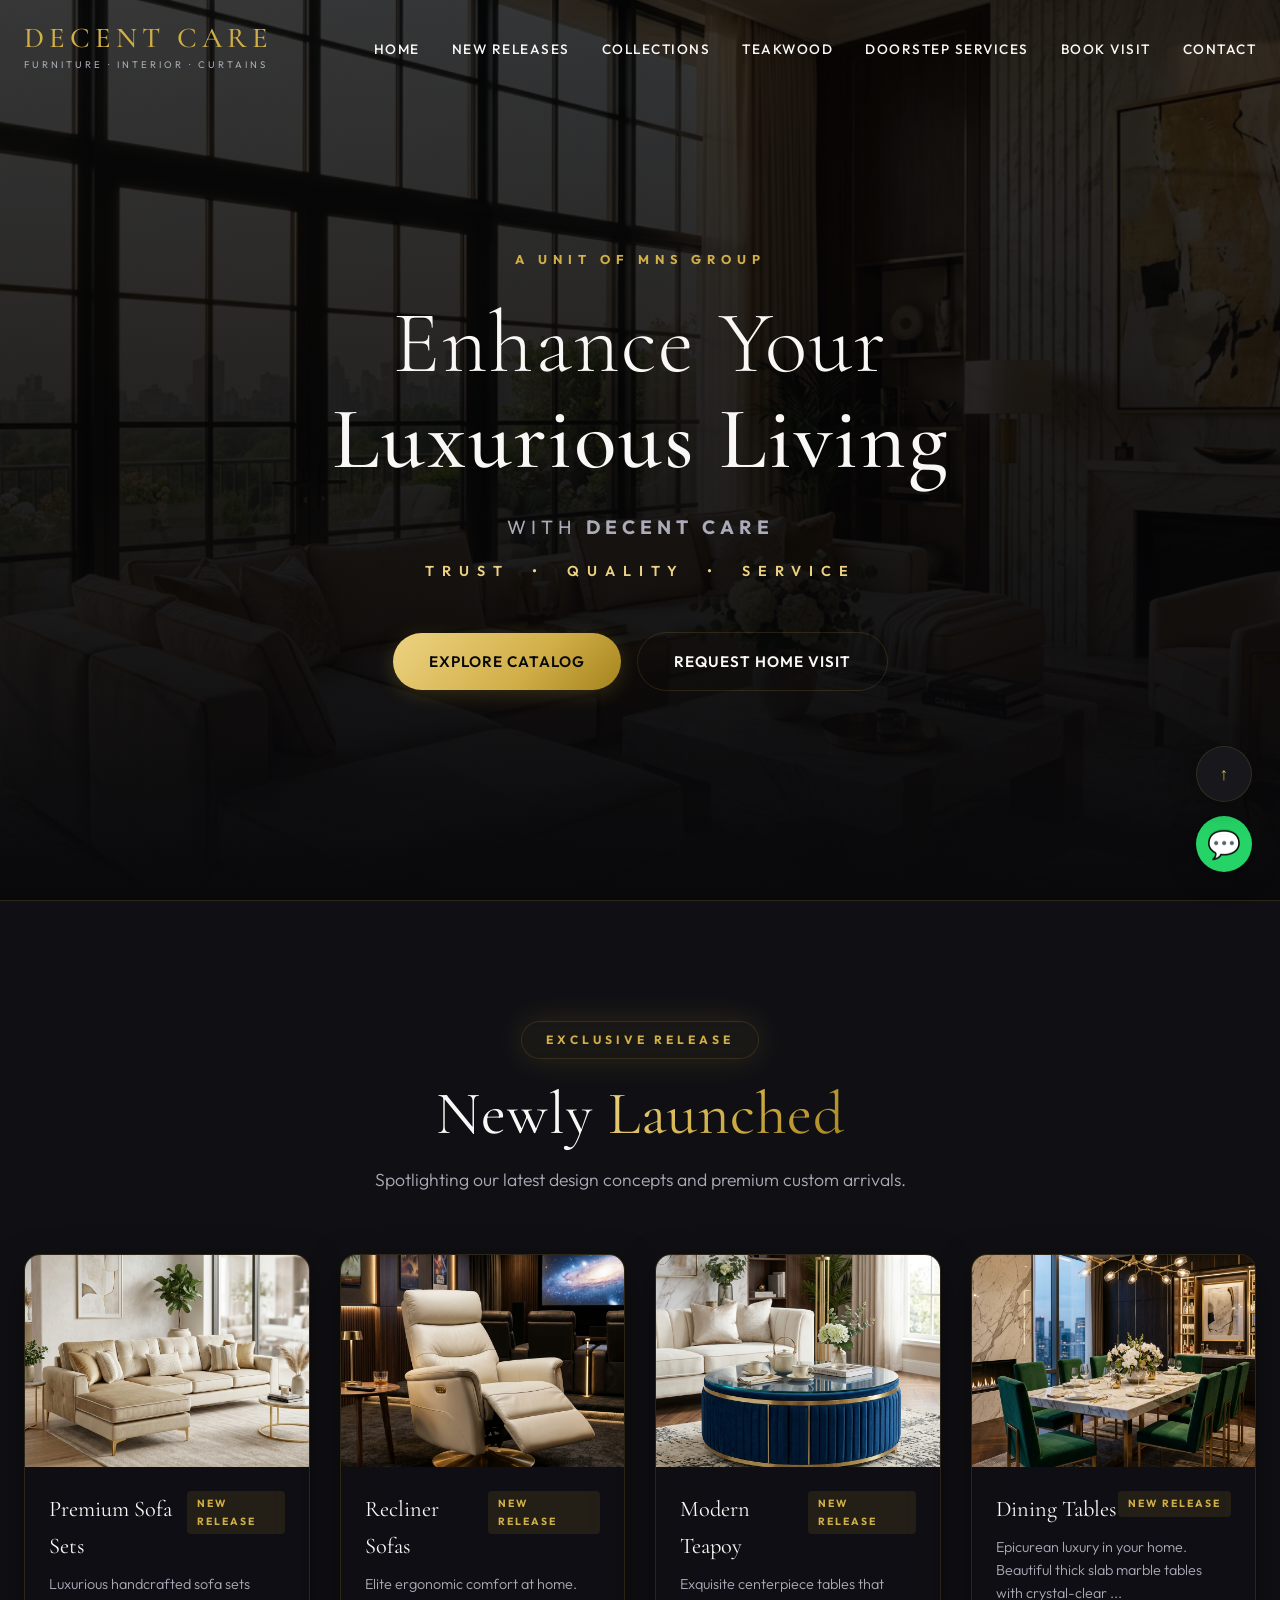
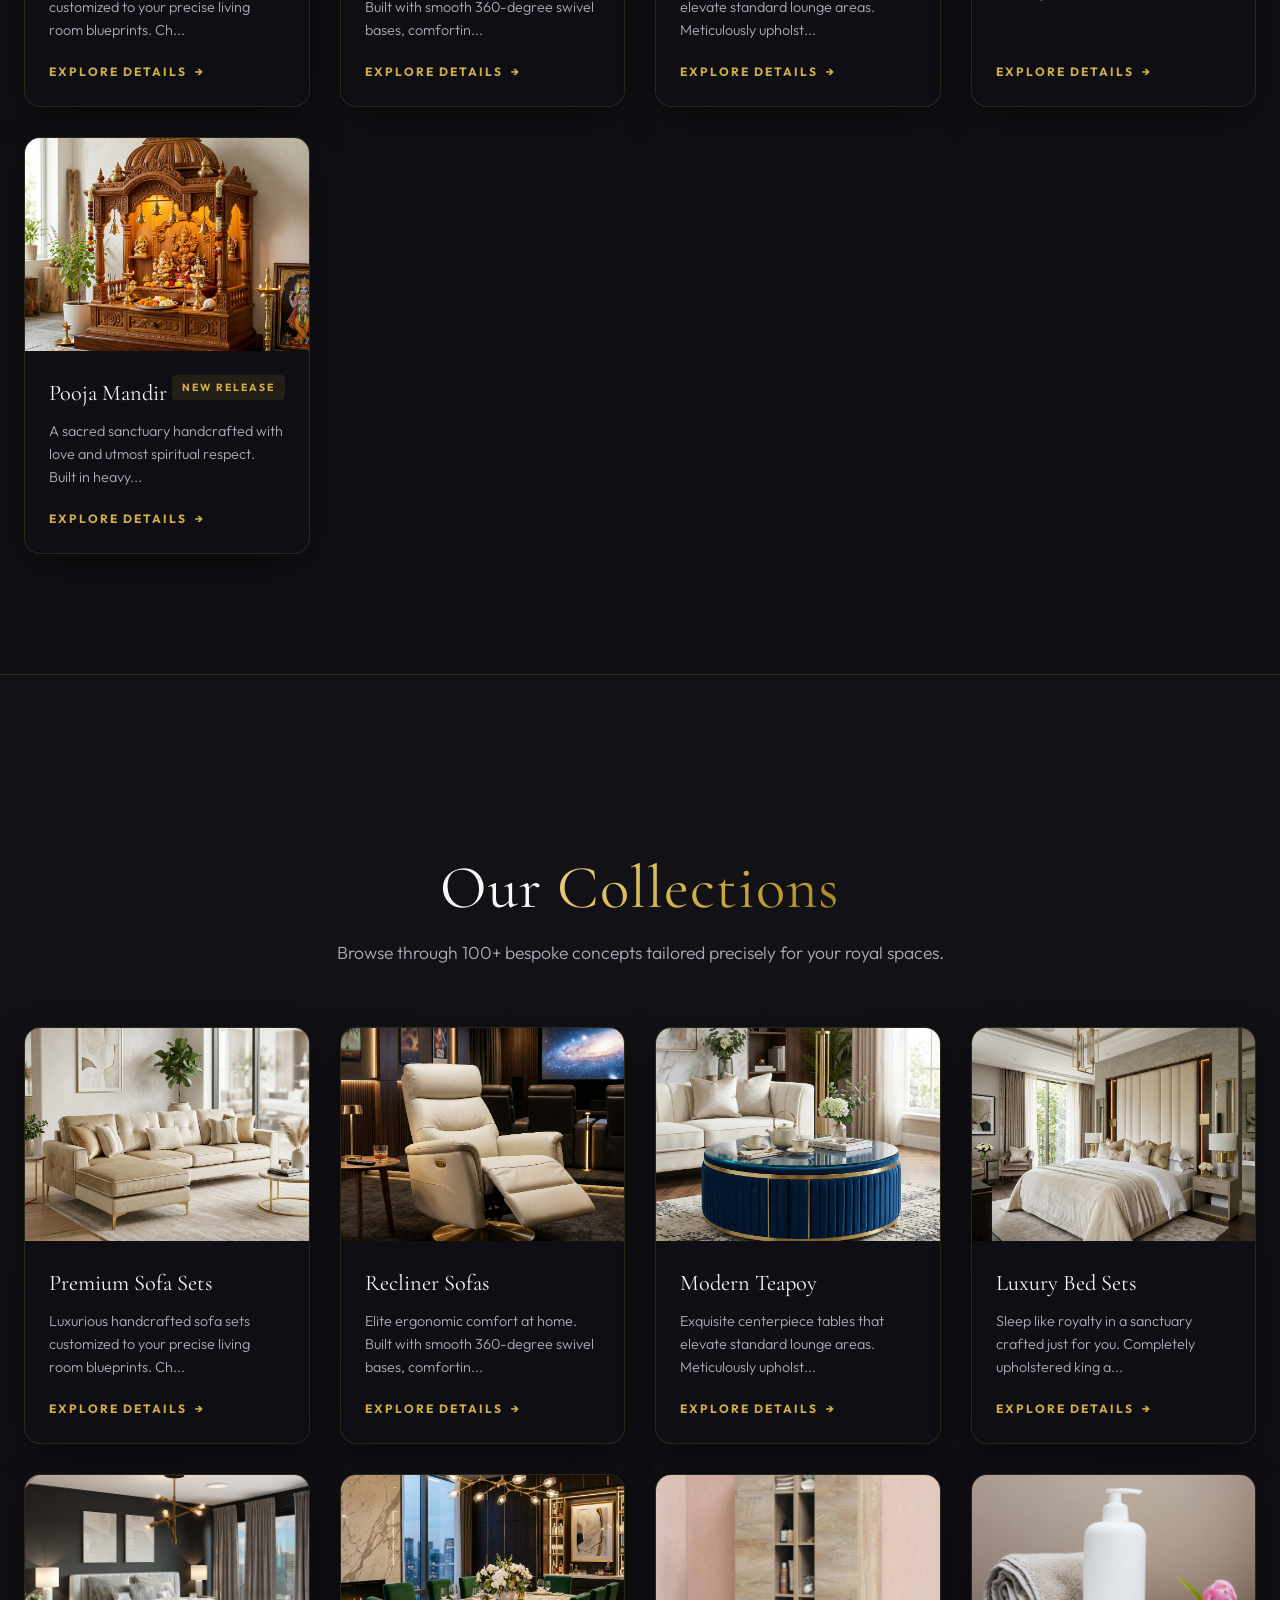
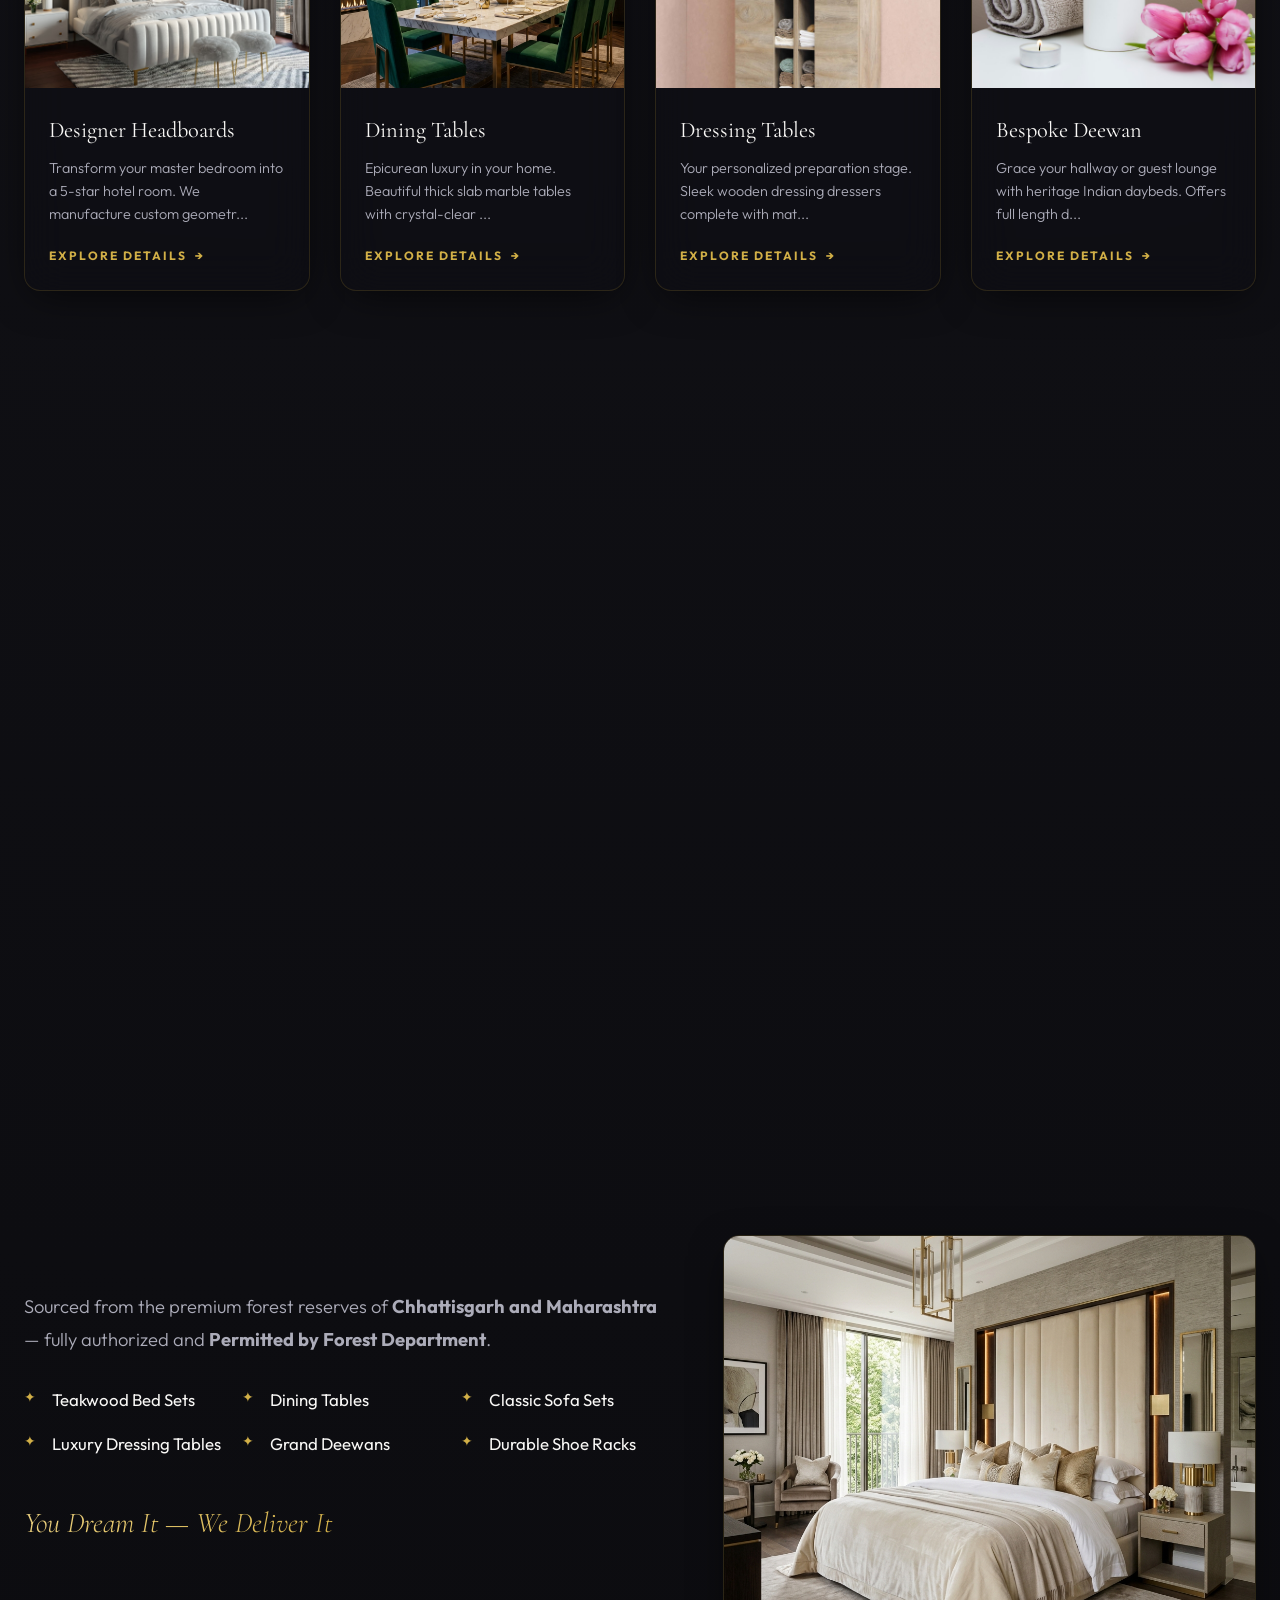
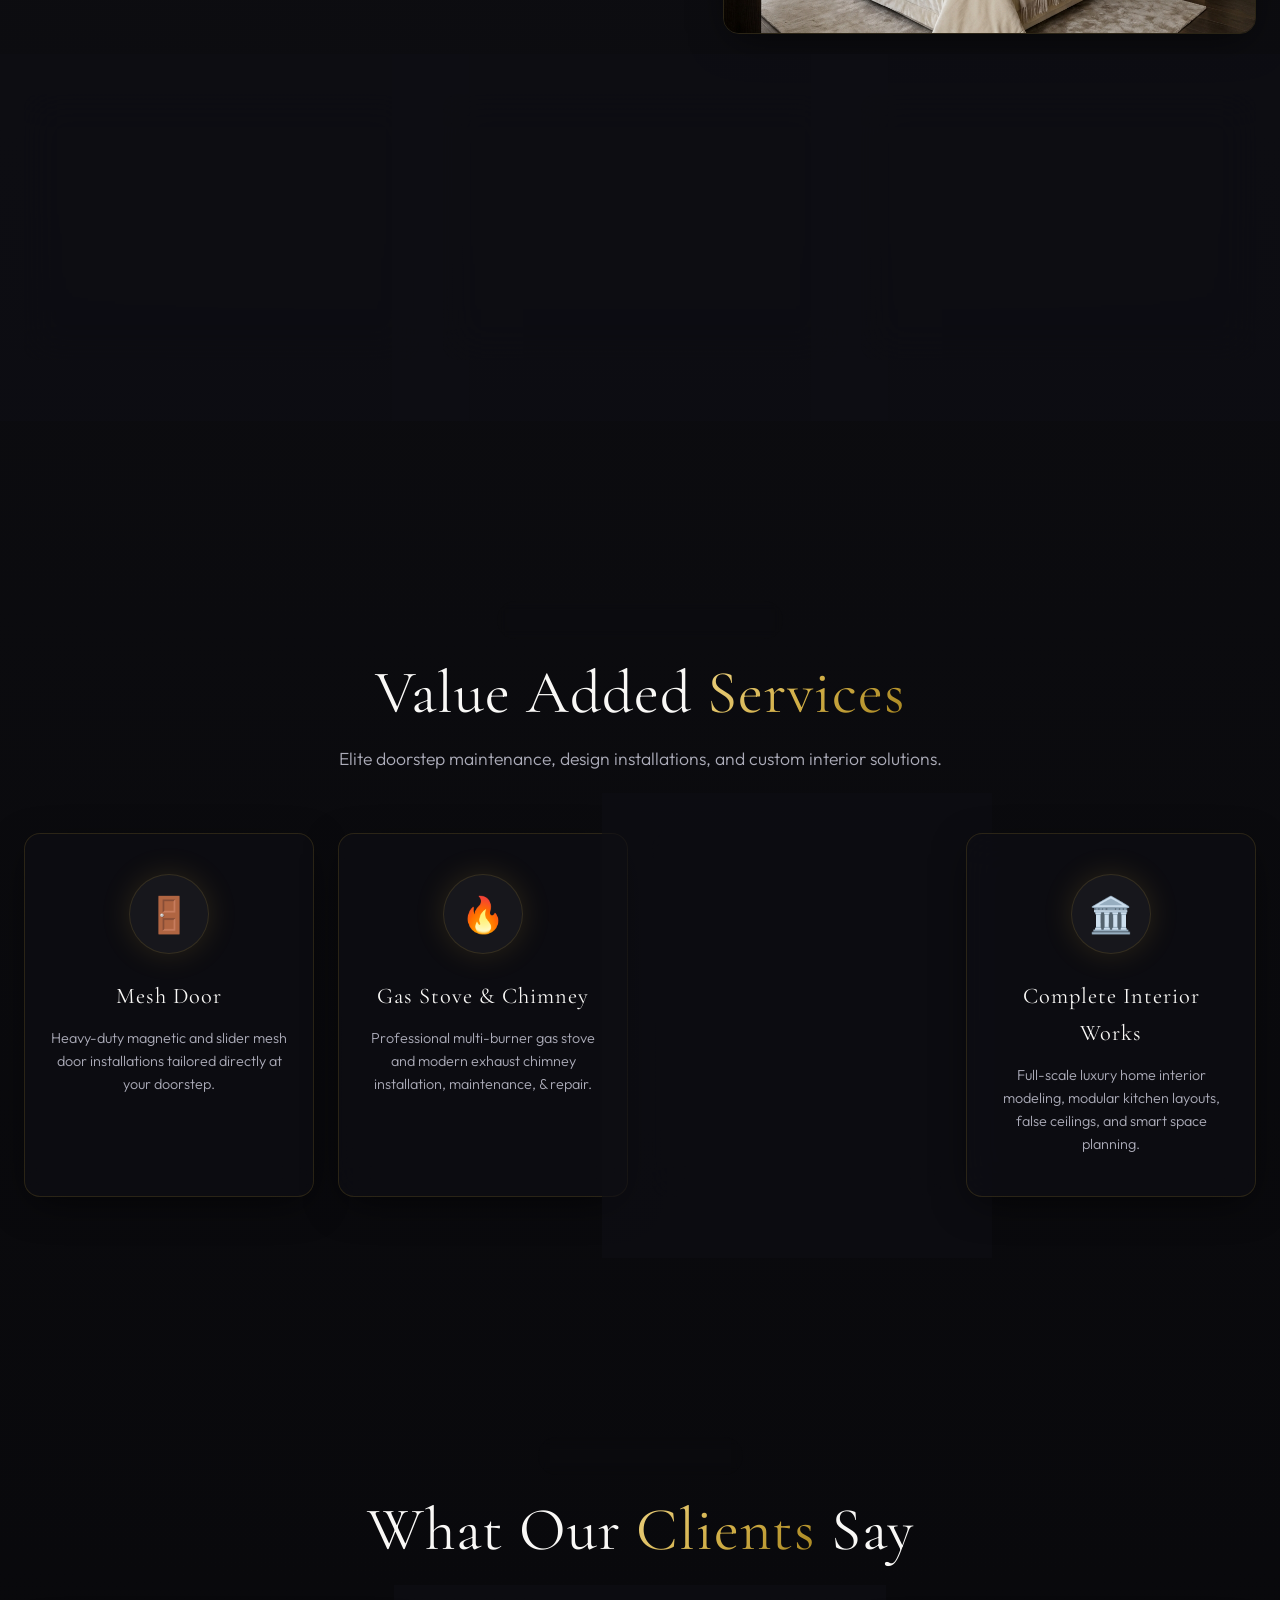
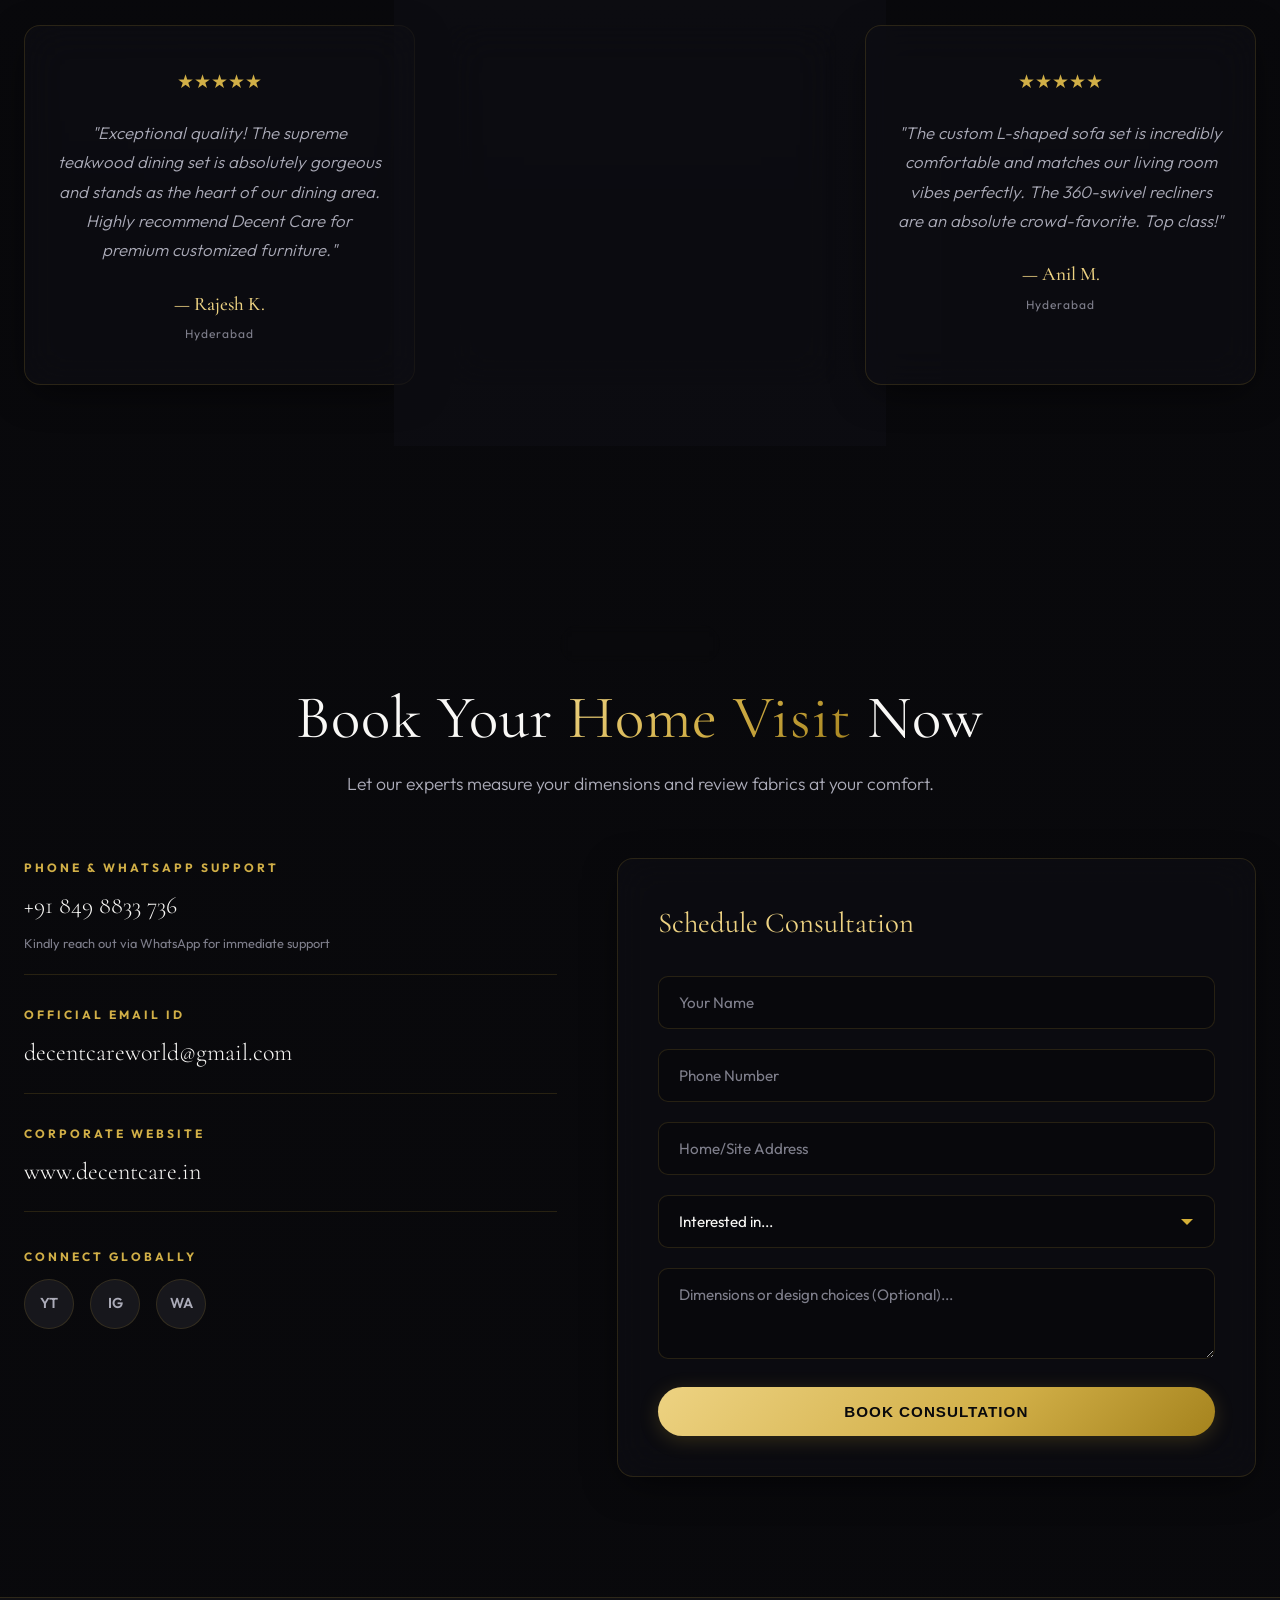
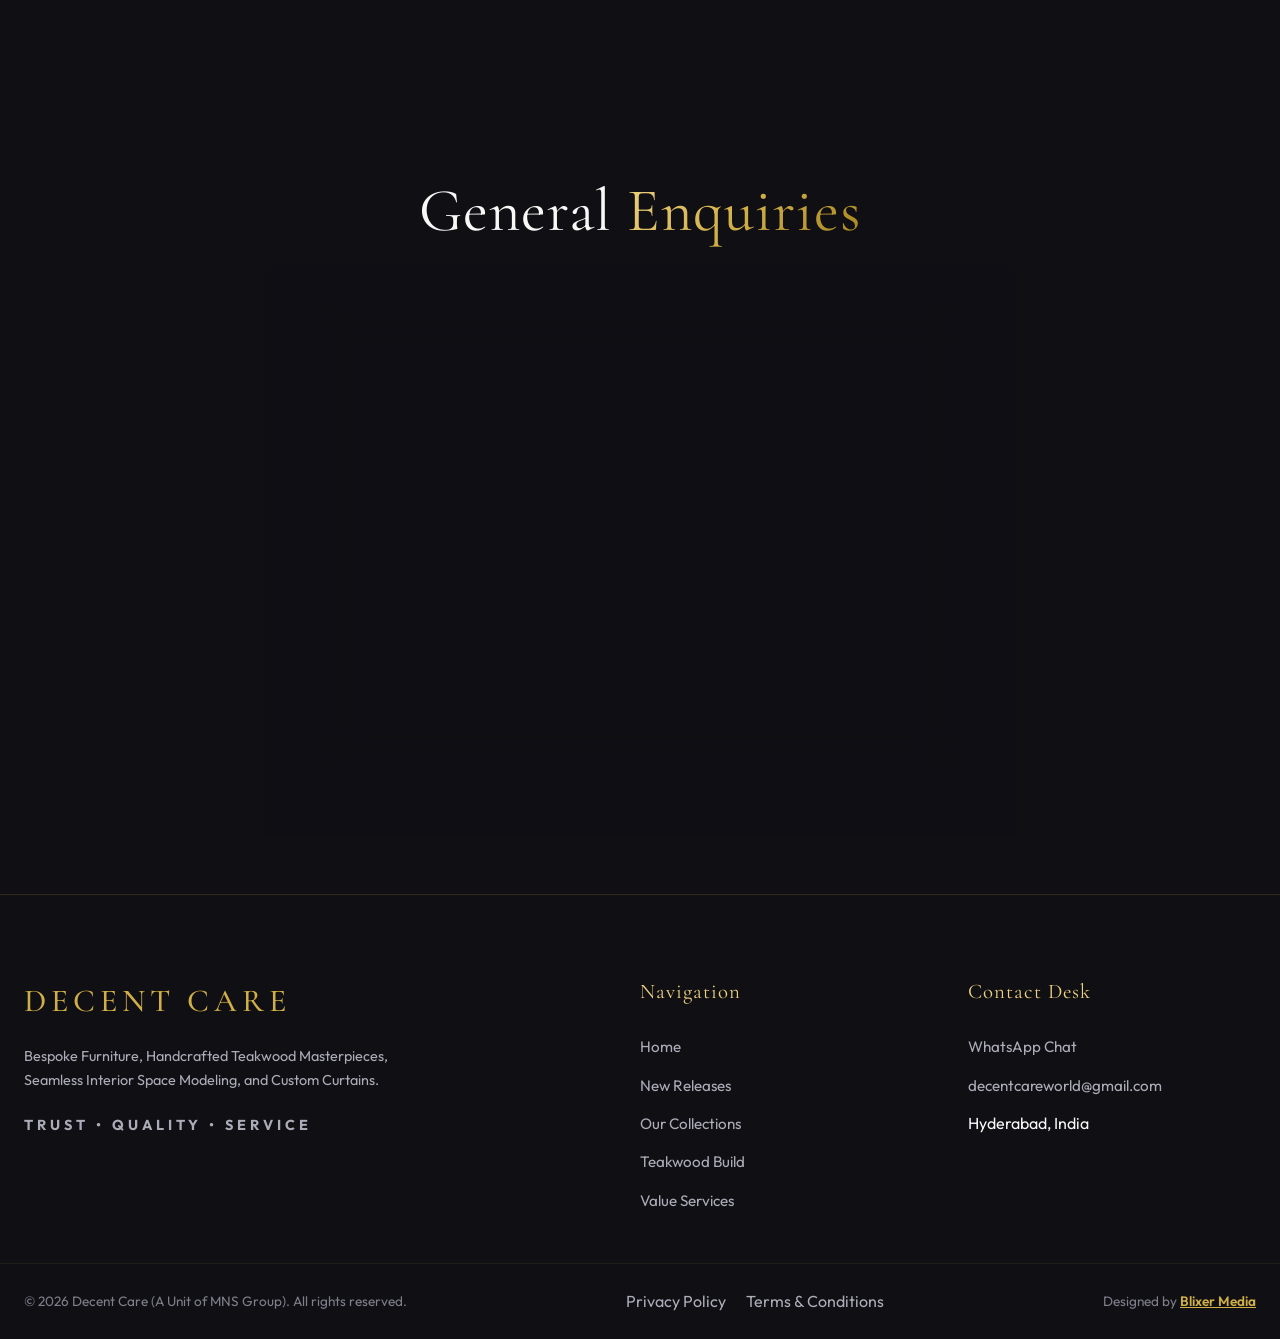
==== index.html @ 6393770e "feat: Complete multi-page migration, luxury image sourcing, WhatsApp lead generation, mobile respons" ====
<!DOCTYPE html>
<html lang="en">
<head>
  <meta charset="UTF-8">
  <meta name="viewport" content="width=device-width, initial-scale=1.0, maximum-scale=5.0">
  
  <!-- Critical SEO Optimization Tags -->
  <title>Decent Care | Luxury Furniture, Home Interior Design & Premium Curtains Hyderabad</title>
  <meta name="description" content="Decent Care (A unit of MNS Group) is Hyderabad's premier brand for bespoke luxury furniture, full-scale home interior designs, and premium curtains. Explore customized sofa sets, teakwood beds, marble dining tables, and pooja mandirs. Sourced from Chhattisgarh & Maharashtra. Book a home visit now!">
  <meta name="keywords" content="luxury furniture hyderabad, premium sofa sets, custom teakwood furniture, modern home interior design, designer headboards, marble dining table set, pooja mandir gopuram, bespoke curtains, home visit furniture, decore care mns group">
  <meta name="author" content="Decent Care Furniture">
  <meta name="robots" content="index, follow">
  
  <!-- Open Graph / Facebook Social Sharing Cards -->
  <meta property="og:title" content="Decent Care | Luxury Custom Furniture & Home Interior Designs">
  <meta property="og:description" content="Enhance your luxurious living with Decent Care. Handcrafted premium sofas, teakwood dining tables, custom curtains, and high-end doorstep interior works. Trust | Quality | Service.">
  <meta property="og:type" content="website">
  <meta property="og:url" content="https://www.decentcare.in">
  <meta property="og:image" content="images/hero/hero-banner.webp">
  
  <!-- Twitter Card Details -->
  <meta name="twitter:card" content="summary_large_image">
  <meta name="twitter:title" content="Decent Care | Premium Customized Furniture & Interior Works">
  <meta name="twitter:description" content="Transform your living room into an absolute sanctuary. High-end bespoke furniture and space styling directly at your doorstep.">
  
  <!-- Theme Branding & Favicon -->
  <meta name="theme-color" content="#060608">
  <link rel="icon" type="image/webp" href="images/logo/decent-care-favicon.webp">
  <link rel="canonical" href="https://www.decentcare.in">

  <!-- Preloads & Style Links -->
  <link rel="preload" href="css/style.css" as="style">
  <link rel="stylesheet" href="css/style.css">

  <!-- Structured Rich Snippet Schema Metadata (JSON-LD) -->
  <script type="application/ld+json">
  {
    "@context": "https://schema.org",
    "@type": "HomeGoodsStore",
    "name": "Decent Care Furniture & Interior",
    "description": "Hyderabad's elite brand for custom-crafted luxury sofas, premium teakwood beds, marble dining tables, and complete home interior works.",
    "url": "https://www.decentcare.in",
    "logo": "https://www.decentcare.in/images/logo/decent-care-logo.webp",
    "image": "https://www.decentcare.in/images/hero/hero-banner.webp",
    "telephone": "+918498833736",
    "email": "decentcareworld@gmail.com",
    "priceRange": "$$$$",
    "address": {
      "@type": "PostalAddress",
      "addressLocality": "Hyderabad",
      "addressRegion": "Telangana",
      "addressCountry": "IN"
    },
    "sameAs": [
      "https://youtube.com/@decentcareworld",
      "https://www.instagram.com/decentcarefurniture"
    ],
    "offers": {
      "@type": "AggregateOffer",
      "priceCurrency": "INR",
      "lowPrice": "20000",
      "highPrice": "500000",
      "offerCount": "100"
    }
  }
  </script>
</head>
<body>

  <!-- 1. Luxury Page Entry Preloader -->
  <div id="preloader" aria-hidden="true">
    <div class="loader-content">
      <div class="loader-logo">DECENT CARE</div>
      <div class="loader-bar"><span></span></div>
    </div>
  </div>

  <!-- 2. Sticky Translucent Navigation Header -->
  <header class="header" id="header">
    <div class="container header-inner">
      <a href="#" class="logo" aria-label="Decent Care Home">
        <span class="logo-title">DECENT CARE</span>
        <span class="logo-sub">FURNITURE · INTERIOR · CURTAINS</span>
      </a>
      
      <button class="hamburger" id="hamburger" aria-label="Toggle Navigation Menu" aria-expanded="false" aria-controls="nav">
        <span></span><span></span><span></span>
      </button>
      
      <nav class="nav" id="nav" role="navigation">
        <ul class="nav-list">
          <li><a href="#" class="nav-link active">Home</a></li>
          <li><a href="#newly-launched" class="nav-link">New Releases</a></li>
          <li><a href="#collections" class="nav-link">Collections</a></li>
          <li><a href="#craftsmanship" class="nav-link">Teakwood</a></li>
          <li><a href="#services" class="nav-link">Doorstep Services</a></li>
          <li><a href="#booking" class="nav-link">Book Visit</a></li>
          <li><a href="#contact" class="nav-link">Contact</a></li>
        </ul>
      </nav>
    </div>
  </header>

  <!-- Main Website Content Structure -->
  <main>
    
    <!-- 3. Breath-taking Hero Section -->
    <section class="hero" id="hero">
      <div class="hero-bg-media">
        <picture>
          <source media="(max-width: 768px)" srcset="images/hero/hero-banner-mobile.webp">
          <img class="hero-bg-image" src="images/hero/hero-banner.webp" alt="Stunning premium luxury living room showing Decent Care bespoke sofa and styling aesthetics">
        </picture>
      </div>
      <div class="hero-overlay"></div>
      <div class="container hero-content">
        <p class="hero-tag reveal-text">A Unit of MNS Group</p>
        <h1 class="hero-title reveal-text">Enhance Your <br><span>Luxurious Living</span></h1>
        <p class="hero-sub reveal-text">with <strong>DECENT CARE</strong></p>
        <p class="hero-motto reveal-text">Trust &nbsp;•&nbsp; Quality &nbsp;•&nbsp; Service</p>
        
        <div class="hero-actions reveal-text">
          <a href="#collections" class="btn btn-primary">Explore Catalog</a>
          <a href="#booking" class="btn btn-secondary">Request Home Visit</a>
        </div>
      </div>
    </section>

    <!-- 4. Dynamic Spotlight / Newly Launched Showcase -->
    <section class="section newly-launched-sec" id="newly-launched">
      <div class="container">
        <div class="section-header reveal-text">
          <span class="section-badge">Exclusive Release</span>
          <h2 class="section-title">Newly <span class="gold">Launched</span></h2>
          <p class="section-desc">Spotlighting our latest design concepts and premium custom arrivals.</p>
        </div>
        
        <div class="collection-grid" id="newlyLaunchedGrid">
          <!-- Dynamically populated via JS -->
        </div>
      </div>
    </section>

    <!-- 5. Core Collection Catalog Grid -->
    <section class="section" id="collections">
      <div class="container">
        <div class="section-header reveal-text">
          <span class="section-badge">Luxury Catalog</span>
          <h2 class="section-title">Our <span class="gold">Collections</span></h2>
          <p class="section-desc">Browse through 100+ bespoke concepts tailored precisely for your royal spaces.</p>
        </div>
        
        <div class="collection-grid" id="collectionsGrid">
          <!-- Dynamically populated via JS -->
        </div>
      </div>
    </section>

    <!-- 6. Supreme Teakwood Sourcing & Craftsmanship -->
    <section class="section" id="craftsmanship">
      <div class="container">
        <div class="section-header reveal-text">
          <span class="section-badge">Legacy Sourcing</span>
          <h2 class="section-title">Supreme <span class="gold">Teakwood</span> Craftsmanship</h2>
        </div>
        
        <div class="teakwood-content">
          <div class="teakwood-text reveal-text">
            <p id="teakwoodOriginText">Sourced from the premium forest reserves of Chhattisgarh and Maharashtra — permitted by the Forest Department.</p>
            <ul class="teakwood-list" id="teakwoodList">
              <!-- Dynamically populated via JS -->
            </ul>
            <p class="teakwood-tagline gold">You Dream It — We Deliver It</p>
          </div>
          
          <div class="teakwood-img-panel reveal-text">
            <img src="images/beds/luxury-bed-set-01.webp" alt="Supreme quality teakwood handcrafted luxury furniture by Decent Care" loading="lazy">
          </div>
        </div>

        <div class="custom-section">
          <div class="custom-card glass-panel reveal-text">
            <span class="custom-icon">✦</span>
            <h3>Bespoke Customization</h3>
            <p>Every corner is personalized. Our veteran designers tailor furniture dimensions, fabrics, and configurations exactly to your preferences.</p>
          </div>
          
          <div class="custom-card glass-panel reveal-text">
            <span class="custom-icon">✦</span>
            <h3>Marriage Bundles</h3>
            <p>Comprehensive home setup packages designed specifically for weddings. Hand-delivered on-time directly at your doorstep.</p>
          </div>
          
          <div class="custom-card glass-panel reveal-text">
            <span class="custom-icon">✦</span>
            <h3>Uncompromising Quality</h3>
            <p>Please excuse us because we do not compromise on wood standards or high-density foams. We build furniture to last lifetimes.</p>
          </div>
        </div>
      </div>
    </section>

    <!-- 7. Value Doorstep Services Section -->
    <section class="section" id="services">
      <div class="container">
        <div class="section-header reveal-text">
          <span class="section-badge">Professional Services</span>
          <h2 class="section-title">Value Added <span class="gold">Services</span></h2>
          <p class="section-desc">Elite doorstep maintenance, design installations, and custom interior solutions.</p>
        </div>
        
        <div class="services-grid" id="servicesGrid">
          <!-- Dynamically populated via JS -->
        </div>
      </div>
    </section>

    <!-- 8. Premium Interactive Client Testimonials -->
    <section class="section" id="testimonials">
      <div class="container">
        <div class="section-header reveal-text">
          <span class="section-badge">Client Reviews</span>
          <h2 class="section-title">What Our <span class="gold">Clients</span> Say</h2>
        </div>
        
        <div class="testimonial-carousel" id="testimonialsGrid">
          <!-- Dynamically populated via JS -->
        </div>
      </div>
    </section>

    <!-- 9. Interactive "Home Visit" Booking & Contact -->
    <section class="section" id="booking">
      <div class="container">
        <div class="section-header reveal-text">
          <span class="section-badge">Home Visit</span>
          <h2 class="section-title">Book Your <span class="gold">Home Visit</span> Now</h2>
          <p class="section-desc">Let our experts measure your dimensions and review fabrics at your comfort.</p>
        </div>
        
        <div class="contact-content">
          <div class="contact-info reveal-text">
            <div class="contact-item">
              <span class="contact-label">Phone & WhatsApp Support</span>
              <a href="https://wa.me/918498833736" target="_blank" rel="noopener">
                <span class="contact-value">+91 849 8833 736</span>
              </a>
              <small>Kindly reach out via WhatsApp for immediate support</small>
            </div>
            
            <div class="contact-item">
              <span class="contact-label">Official Email ID</span>
              <a href="mailto:decentcareworld@gmail.com">
                <span class="contact-value">decentcareworld@gmail.com</span>
              </a>
            </div>
            
            <div class="contact-item">
              <span class="contact-label">Corporate Website</span>
              <a href="https://www.decentcare.in" target="_blank" rel="noopener">
                <span class="contact-value">www.decentcare.in</span>
              </a>
            </div>
            
            <div class="contact-info-footer">
              <span class="contact-label">Connect Globally</span>
              <div class="contact-socials">
                <a href="https://youtube.com/@decentcareworld" class="social-circle" target="_blank" rel="noopener" aria-label="Visit Decent Care YouTube Channel">YT</a>
                <a href="https://www.instagram.com/decentcarefurniture" class="social-circle" target="_blank" rel="noopener" aria-label="Visit Decent Care Instagram Page">IG</a>
                <a href="https://wa.me/918498833736" class="social-circle" target="_blank" rel="noopener" aria-label="Open chat on WhatsApp">WA</a>
              </div>
            </div>
          </div>
          
          <!-- Modern Floating Home Visit Form -->
          <form class="contact-form glass-panel reveal-text" id="homeVisitForm">
            <h3 class="form-title">Schedule Consultation</h3>
            
            <div class="form-group">
              <input type="text" id="visitName" placeholder="Your Name" required aria-label="Your Name">
            </div>
            
            <div class="form-group">
              <input type="tel" id="visitPhone" placeholder="Phone Number" required aria-label="Phone Number">
            </div>
            
            <div class="form-group">
              <input type="text" id="visitAddress" placeholder="Home/Site Address" required aria-label="Site Address">
            </div>
            
            <div class="form-group">
              <select id="visitCategory" required aria-label="Select Interest Category">
                <option value="" disabled selected>Interested in...</option>
                <option value="Sofa Sets">Premium Sofa Set</option>
                <option value="Recliner Sofas">Swivel Recliner Sofa</option>
                <option value="Luxury Beds">Luxury Bed & Headboard</option>
                <option value="Dining Tables">Marble Dining Table</option>
                <option value="Pooja Mandir">Pooja Mandir with Gopuram</option>
                <option value="Interior Works">Complete Interior Works</option>
                <option value="Curtains">Premium Curtain Fabrics</option>
                <option value="Custom Order">Bespoke Custom Furniture</option>
              </select>
            </div>
            
            <div class="form-group">
              <textarea id="visitNotes" placeholder="Dimensions or design choices (Optional)..." rows="3" aria-label="Special Requests"></textarea>
            </div>
            
            <button type="submit" class="btn btn-primary">Book Consultation</button>
          </form>
        </div>
      </div>
    </section>

    <!-- 10. General Enquiry Grid -->
    <section class="section" id="contact" style="background: var(--bg-dark-midnight); border-top: 1px solid var(--border-light);">
      <div class="container">
        <div class="section-header reveal-text">
          <span class="section-badge">Client Support</span>
          <h2 class="section-title">General <span class="gold">Enquiries</span></h2>
        </div>
        
        <div style="max-width: 650px; margin: 0 auto;">
          <form class="contact-form glass-panel reveal-text" id="contactForm">
            <div class="form-group">
              <input type="text" id="contactName" placeholder="Your Name" required aria-label="Your Name">
            </div>
            <div class="form-group">
              <input type="tel" id="contactPhone" placeholder="Phone Number" required aria-label="Phone Number">
            </div>
            <div class="form-group">
              <select id="contactInterest" required aria-label="Select Interest Item">
                <option value="" disabled selected>Interested product/service...</option>
                <option value="Sofa / Teapoy">Sofas & Teapoys</option>
                <option value="Bed / Headboard">Beds & Upholsteries</option>
                <option value="Teakwood / Mandir">Teakwood Furniture / Mandir</option>
                <option value="Doorstep Services">Doorstep Hangers & Chimneys</option>
                <option value="Interior Work">Modular Kitchen / Interior</option>
              </select>
            </div>
            <div class="form-group">
              <textarea id="contactMessage" placeholder="Your Message..." rows="3" required aria-label="Enquiry Message"></textarea>
            </div>
            <button type="submit" class="btn btn-primary">Send General Enquiry</button>
          </form>
        </div>
      </div>
    </section>
  </main>

  <!-- 11. Custom Foot Brand Markup -->
  <footer class="footer">
    <div class="container footer-inner">
      <div class="footer-brand">
        <div class="footer-logo">DECENT CARE</div>
        <p>Bespoke Furniture, Handcrafted Teakwood Masterpieces, Seamless Interior Space Modeling, and Custom Curtains.</p>
        <p class="footer-motto-line">Trust • Quality • Service</p>
      </div>
      
      <div class="footer-links-col">
        <h4>Navigation</h4>
        <ul>
          <li><a href="#">Home</a></li>
          <li><a href="#newly-launched">New Releases</a></li>
          <li><a href="#collections">Our Collections</a></li>
          <li><a href="#craftsmanship">Teakwood Build</a></li>
          <li><a href="#services">Value Services</a></li>
        </ul>
      </div>
      
      <div class="footer-links-col">
        <h4>Contact Desk</h4>
        <ul>
          <li><a href="https://wa.me/918498833736" target="_blank" rel="noopener">WhatsApp Chat</a></li>
          <li><a href="mailto:decentcareworld@gmail.com">decentcareworld@gmail.com</a></li>
          <li>Hyderabad, India</li>
        </ul>
      </div>
    </div>
    
    <div class="footer-bottom">
      <div class="container" style="display: flex; justify-content: space-between; align-items: center; flex-wrap: wrap; gap: 16px;">
        <p>&copy; 2026 Decent Care (A Unit of MNS Group). All rights reserved.</p>
        <div class="footer-legal-links" style="display: flex; gap: 20px;">
          <a href="privacy-policy.html" style="color: var(--text-secondary); transition: var(--transition-smooth);" onmouseover="this.style.color='var(--gold-primary)'" onmouseout="this.style.color='var(--text-secondary)'">Privacy Policy</a>
          <a href="terms.html" style="color: var(--text-secondary); transition: var(--transition-smooth);" onmouseover="this.style.color='var(--gold-primary)'" onmouseout="this.style.color='var(--text-secondary)'">Terms & Conditions</a>
        </div>
        <p>Designed by <a href="https://wa.me/916302092709?text=Hey%20Blixer%20Media!%20I%20came%20from%20DecentCare%27s%20website%20and%20I%20need%20a%20website%20too." target="_blank" rel="noopener" style="color: var(--gold-primary); font-weight: 600; text-decoration: underline; transition: var(--transition-smooth);" onmouseover="this.style.color='var(--gold-light)'" onmouseout="this.style.color='var(--gold-primary)'">Blixer Media</a></p>
      </div>
    </div>
  </footer>

  <!-- 12. Floating Action Elements -->
  <div class="floating-actions-container">
    <button class="float-btn scroll-top-float" id="scrollTopBtn" aria-label="Scroll back to top">↑</button>
    <a class="float-btn whatsapp-float" href="https://wa.me/918498833736?text=Hi%20Decent%20Care!%20I'm%20very%20interested%20in%20your%20luxury%20furniture." target="_blank" rel="noopener" aria-label="Open chat on WhatsApp">💬</a>
  </div>

  <!-- 13. Dynamic Collection Detail Modal Overlay -->
  <div class="modal-overlay" id="detailsModal" role="dialog" aria-modal="true" aria-labelledby="modalTitle">
    <div class="modal-container glass-panel">
      <button class="modal-close-btn" id="modalCloseBtn" aria-label="Close details overlay">&times;</button>
      
      <div class="modal-grid">
        <div class="modal-gallery-area">
          <img class="modal-main-img" src="" alt="">
          <div class="modal-thumbs-row">
            <!-- Dynamic gallery thumbnails -->
          </div>
        </div>
        
        <div class="modal-info-area">
          <span class="modal-badge">Category</span>
          <h2 class="modal-title" id="modalTitle">Collection Details</h2>
          <p class="modal-desc">Detailed descriptions load dynamically.</p>
          
          <div class="modal-features-list">
            <h4>Highlights & Specifications</h4>
            <ul>
              <!-- Dynamic features list -->
            </ul>
          </div>
          
          <div class="modal-actions">
            <a class="btn btn-primary modal-whatsapp-enquiry" href="#" target="_blank" rel="noopener">WhatsApp Enquiry</a>
            <button class="btn btn-secondary" onclick="document.getElementById('modalCloseBtn').click()">Close</button>
          </div>
        </div>
      </div>
    </div>
  </div>

  <!-- JavaScript Bindings -->
  <script src="js/data.js"></script>
  <script src="js/script.js"></script>
</body>
</html>
---- css/style.css ----
@import url('https://fonts.googleapis.com/css2?family=Cormorant+Garamond:ital,wght@0,300;0,400;0,500;0,600;0,700;1,400&family=Outfit:wght@300;400;500;600;700;800&display=swap');

:root {
  /* HSL Tailored Luxury Color Palette */
  --bg-dark-obsidian: hsl(240, 15%, 4%);
  --bg-dark-midnight: hsl(240, 10%, 7%);
  --bg-dark-panel: hsl(240, 8%, 10%);
  --bg-dark-card: rgba(15, 15, 20, 0.65);
  
  --gold-primary: hsl(45, 60%, 55%);
  --gold-light: hsl(45, 75%, 72%);
  --gold-dark: hsl(45, 70%, 38%);
  --gold-glow: rgba(212, 175, 55, 0.25);
  
  --text-primary: hsl(40, 20%, 97%);
  --text-secondary: hsl(240, 8%, 70%);
  --text-muted: hsl(240, 5%, 52%);
  
  --border-light: rgba(212, 175, 55, 0.15);
  --border-medium: rgba(212, 175, 55, 0.3);
  
  /* Modern Typography */
  --font-heading: 'Cormorant Garamond', serif;
  --font-body: 'Outfit', sans-serif;
  
  /* System Configurations */
  --radius-lg: 16px;
  --radius-md: 10px;
  --radius-sm: 6px;
  --shadow-luxury: 0 10px 40px -10px rgba(0, 0, 0, 0.7);
  --shadow-gold-glow: 0 0 30px rgba(212, 175, 55, 0.15);
  --transition-smooth: all 0.4s cubic-bezier(0.16, 1, 0.3, 1);
  --transition-bouncy: all 0.5s cubic-bezier(0.34, 1.56, 0.64, 1);
}

/* Global Reset & Base Setup */
*, *::before, *::after {
  margin: 0;
  padding: 0;
  box-sizing: border-box;
}

html {
  scroll-behavior: smooth;
  font-size: 16px;
  -webkit-text-size-adjust: 100%;
  background-color: var(--bg-dark-obsidian);
}

body {
  font-family: var(--font-body);
  background: radial-gradient(circle at 50% 0%, hsl(240, 12%, 10%) 0%, var(--bg-dark-obsidian) 70%);
  color: var(--text-primary);
  line-height: 1.65;
  overflow-x: hidden;
  -webkit-font-smoothing: antialiased;
  -moz-osx-font-smoothing: grayscale;
}

/* Focus and Interactive Accessibility */
a, button, select, input, textarea {
  outline: none;
}

*:focus-visible {
  outline: 2px solid var(--gold-light);
  outline-offset: 4px;
}

a {
  text-decoration: none;
  color: inherit;
  transition: var(--transition-smooth);
}

ul {
  list-style: none;
}

img {
  max-width: 100%;
  height: auto;
  display: block;
}

/* Scrollbar Customization */
::-webkit-scrollbar {
  width: 8px;
}
::-webkit-scrollbar-track {
  background: var(--bg-dark-obsidian);
}
::-webkit-scrollbar-thumb {
  background: var(--gold-dark);
  border-radius: 4px;
  border: 2px solid var(--bg-dark-obsidian);
}
::-webkit-scrollbar-thumb:hover {
  background: var(--gold-primary);
}

/* Premium Layout Grid & Container */
.container {
  width: 100%;
  max-width: 1300px;
  margin: 0 auto;
  padding: 0 24px;
}

.gold {
  color: var(--gold-primary);
  background: linear-gradient(135deg, var(--gold-light), var(--gold-primary) 50%, var(--gold-dark));
  -webkit-background-clip: text;
  -webkit-text-fill-color: transparent;
}

.section {
  padding: 100px 0;
  position: relative;
}

.section-header {
  text-align: center;
  max-width: 700px;
  margin: 0 auto 60px;
}

.section-badge {
  display: inline-block;
  font-size: 0.75rem;
  font-weight: 700;
  letter-spacing: 4px;
  text-transform: uppercase;
  color: var(--gold-primary);
  border: 1px solid var(--border-light);
  padding: 8px 24px;
  border-radius: 100px;
  margin-bottom: 20px;
  background: rgba(212, 175, 55, 0.05);
  backdrop-filter: blur(5px);
  box-shadow: var(--shadow-gold-glow);
}

.section-title {
  font-family: var(--font-heading);
  font-size: clamp(2.4rem, 6vw, 3.8rem);
  font-weight: 400;
  line-height: 1.15;
  margin-bottom: 16px;
  letter-spacing: 1px;
}

.section-desc {
  color: var(--text-secondary);
  font-size: 1.1rem;
  font-weight: 300;
}

/* Glassmorphism Styling System */
.glass-panel {
  background: var(--bg-dark-card);
  backdrop-filter: blur(20px);
  -webkit-backdrop-filter: blur(20px);
  border: 1px solid var(--border-light);
  border-radius: var(--radius-lg);
  box-shadow: var(--shadow-luxury);
  transition: var(--transition-smooth);
}

.glass-panel:hover {
  border-color: var(--border-medium);
  box-shadow: var(--shadow-luxury), var(--shadow-gold-glow);
}

/* Premium Buttons & Interactive CTAs */
.btn {
  display: inline-flex;
  align-items: center;
  justify-content: center;
  gap: 12px;
  padding: 16px 36px;
  border-radius: 100px;
  font-size: 0.95rem;
  font-weight: 600;
  letter-spacing: 1px;
  text-transform: uppercase;
  border: none;
  cursor: pointer;
  transition: var(--transition-bouncy);
  position: relative;
  overflow: hidden;
  z-index: 1;
}

.btn-primary {
  background: linear-gradient(135deg, var(--gold-light), var(--gold-primary) 60%, var(--gold-dark));
  color: var(--bg-dark-obsidian);
  box-shadow: 0 4px 20px rgba(212, 175, 55, 0.2);
}

.btn-primary::after {
  content: '';
  position: absolute;
  inset: 0;
  background: linear-gradient(135deg, var(--gold-primary), var(--gold-light));
  opacity: 0;
  transition: var(--transition-smooth);
  z-index: -1;
}

.btn-primary:hover {
  transform: translateY(-4px);
  box-shadow: 0 8px 30px rgba(212, 175, 55, 0.4);
}

.btn-primary:hover::after {
  opacity: 1;
}

.btn-secondary {
  background: transparent;
  color: var(--text-primary);
  border: 1px solid var(--border-light);
}

.btn-secondary:hover {
  background: rgba(212, 175, 55, 0.05);
  border-color: var(--gold-primary);
  transform: translateY(-2px);
  color: var(--gold-light);
}

.btn-whatsapp {
  background: #25D366;
  color: #ffffff;
  box-shadow: 0 4px 20px rgba(37, 211, 102, 0.2);
}

.btn-whatsapp:hover {
  transform: translateY(-4px);
  box-shadow: 0 8px 30px rgba(37, 211, 102, 0.4);
}

/* Elegant Site Preloader */
#preloader {
  position: fixed;
  inset: 0;
  z-index: 9999;
  background: var(--bg-dark-obsidian);
  display: flex;
  flex-direction: column;
  align-items: center;
  justify-content: center;
  transition: opacity 0.8s cubic-bezier(0.16, 1, 0.3, 1), visibility 0.8s;
}

#preloader.hidden {
  opacity: 0;
  visibility: hidden;
  pointer-events: none;
}

.loader-content {
  text-align: center;
}

.loader-logo {
  font-family: var(--font-heading);
  font-size: 2.8rem;
  font-weight: 300;
  color: var(--gold-primary);
  letter-spacing: 10px;
  margin-bottom: 24px;
  background: linear-gradient(135deg, var(--gold-light), var(--gold-primary), var(--gold-dark));
  -webkit-background-clip: text;
  -webkit-text-fill-color: transparent;
  animation: pulseLogo 2s ease-in-out infinite;
}

.loader-bar {
  width: 220px;
  height: 2px;
  background: var(--bg-dark-panel);
  border-radius: 2px;
  overflow: hidden;
  margin: 0 auto;
}

.loader-bar span {
  display: block;
  height: 100%;
  width: 0;
  background: linear-gradient(90deg, var(--gold-dark), var(--gold-primary));
  animation: loadProgress 1.6s cubic-bezier(0.16, 1, 0.3, 1) forwards;
}

@keyframes pulseLogo {
  0%, 100% { opacity: 0.6; transform: scale(0.98); }
  50% { opacity: 1; transform: scale(1); }
}

@keyframes loadProgress {
  to { width: 100%; }
}

/* Premium Header and Nav bar */
.header {
  position: fixed;
  top: 0;
  left: 0;
  width: 100%;
  z-index: 1000;
  padding: 24px 0;
  transition: var(--transition-smooth);
}

.header.scrolled {
  padding: 14px 0;
  background: rgba(6, 6, 8, 0.85);
  backdrop-filter: blur(20px);
  -webkit-backdrop-filter: blur(20px);
  border-bottom: 1px solid var(--border-light);
}

.header-inner {
  display: flex;
  align-items: center;
  justify-content: space-between;
}

.logo {
  display: flex;
  flex-direction: column;
  z-index: 1002;
}

.logo-title {
  font-family: var(--font-heading);
  font-size: 1.8rem;
  font-weight: 500;
  color: var(--gold-primary);
  letter-spacing: 5px;
  line-height: 1;
}

.logo-sub {
  font-size: 0.6rem;
  letter-spacing: 3px;
  color: var(--text-secondary);
  font-weight: 400;
  margin-top: 4px;
  text-transform: uppercase;
}

/* Nav Menu Drawer (Mobile to Desktop) */
.hamburger {
  display: flex;
  flex-direction: column;
  gap: 6px;
  background: none;
  border: none;
  cursor: pointer;
  padding: 10px;
  z-index: 1002;
  transition: var(--transition-smooth);
}

.hamburger span {
  display: block;
  width: 28px;
  height: 2px;
  background: var(--gold-primary);
  border-radius: 2px;
  transition: var(--transition-smooth);
}

.hamburger.active span:nth-child(1) {
  transform: rotate(45deg) translate(6px, 6px);
}

.hamburger.active span:nth-child(2) {
  opacity: 0;
  transform: translateX(-10px);
}

.hamburger.active span:nth-child(3) {
  transform: rotate(-45deg) translate(5px, -5px);
}

.nav {
  position: fixed;
  inset: 0 0 0 -100%;
  width: 100%;
  height: 100vh;
  background: var(--bg-dark-obsidian);
  padding: 140px 40px 40px;
  transition: var(--transition-smooth);
  z-index: 1001;
  display: flex;
  flex-direction: column;
  justify-content: flex-start;
}

.nav.open {
  left: 0;
}

.nav-list {
  display: flex;
  flex-direction: column;
  gap: 30px;
}

.nav-link {
  font-family: var(--font-heading);
  font-size: 2rem;
  font-weight: 300;
  color: var(--text-primary);
  letter-spacing: 2px;
  transition: var(--transition-smooth);
  position: relative;
  display: inline-block;
}

.nav-link::after {
  content: '';
  position: absolute;
  bottom: -6px;
  left: 0;
  width: 0;
  height: 1px;
  background: var(--gold-primary);
  transition: var(--transition-smooth);
}

.nav-link:hover {
  color: var(--gold-primary);
  transform: translateX(10px);
}

.nav-link:hover::after,
.nav-link.active::after {
  width: 100%;
}

/* Breath-taking Hero Section */
.hero {
  position: relative;
  min-height: 100vh;
  display: flex;
  align-items: center;
  justify-content: center;
  overflow: hidden;
  padding: 120px 0 80px;
}

.hero-bg-media {
  position: absolute;
  inset: 0;
  z-index: 0;
}

.hero-bg-image {
  width: 100%;
  height: 100%;
  object-fit: cover;
  transform: scale(1.05);
  filter: brightness(0.35);
  animation: zoomBg 20s ease-out infinite alternate;
}

@keyframes zoomBg {
  to { transform: scale(1.15); }
}

.hero-overlay {
  position: absolute;
  inset: 0;
  background: linear-gradient(180deg, 
    rgba(6, 6, 8, 0.4) 0%, 
    rgba(6, 6, 8, 0.7) 60%, 
    var(--bg-dark-obsidian) 100%);
  z-index: 1;
}

.hero-content {
  position: relative;
  z-index: 2;
  text-align: center;
  max-width: 900px;
}

.hero-tag {
  font-size: 0.8rem;
  letter-spacing: 6px;
  text-transform: uppercase;
  color: var(--gold-primary);
  margin-bottom: 24px;
  font-weight: 700;
  opacity: 0.9;
}

.hero-title {
  font-family: var(--font-heading);
  font-size: clamp(2.8rem, 9vw, 5.5rem);
  font-weight: 300;
  line-height: 1.1;
  margin-bottom: 24px;
  letter-spacing: 2px;
}

.hero-title span {
  font-weight: 500;
}

.hero-sub {
  font-size: 1.2rem;
  letter-spacing: 5px;
  text-transform: uppercase;
  color: var(--text-secondary);
  margin-bottom: 16px;
  font-weight: 400;
}

.hero-motto {
  font-size: 0.9rem;
  letter-spacing: 8px;
  color: var(--gold-light);
  margin-bottom: 48px;
  font-weight: 600;
  text-transform: uppercase;
}

.hero-actions {
  display: flex;
  flex-direction: column;
  gap: 16px;
  align-items: center;
  justify-content: center;
}

/* Newly Launched Spotlight Section */
.newly-launched-sec {
  background: var(--bg-dark-midnight);
  border-top: 1px solid var(--border-light);
  border-bottom: 1px solid var(--border-light);
}

.spotlight-wrapper {
  position: relative;
}

/* Interactive Grid Collections */
.collection-grid {
  display: grid;
  grid-template-columns: repeat(auto-fill, minmax(300px, 1fr));
  gap: 30px;
}

.collection-card {
  overflow: hidden;
  height: 100%;
  display: flex;
  flex-direction: column;
  position: relative;
  transform: translateY(0);
  transition: var(--transition-smooth);
}

.collection-card:hover {
  transform: translateY(-8px);
}

.card-img {
  width: 100%;
  aspect-ratio: 4/3;
  overflow: hidden;
  background: var(--bg-dark-panel);
  position: relative;
}

.card-img img {
  width: 100%;
  height: 100%;
  object-fit: cover;
  transition: var(--transition-smooth);
}

.collection-card:hover .card-img img {
  transform: scale(1.08);
}

.card-img.img-missing {
  display: flex;
  align-items: center;
  justify-content: center;
  background: linear-gradient(135deg, var(--bg-dark-panel), var(--bg-dark-midnight));
}

.card-img.img-missing::after {
  content: '📷 Image Showcase';
  color: var(--text-muted);
  font-size: 0.95rem;
  letter-spacing: 1px;
}

.card-body {
  padding: 24px;
  flex-grow: 1;
  display: flex;
  flex-direction: column;
}

.card-header-line {
  display: flex;
  justify-content: space-between;
  align-items: flex-start;
  margin-bottom: 8px;
}

.card-body h3 {
  font-family: var(--font-heading);
  font-size: 1.4rem;
  font-weight: 400;
  color: var(--text-primary);
  transition: var(--transition-smooth);
}

.collection-card:hover .card-body h3 {
  color: var(--gold-light);
}

.card-tag {
  font-size: 0.65rem;
  letter-spacing: 2px;
  text-transform: uppercase;
  color: var(--gold-primary);
  background: rgba(212, 175, 55, 0.1);
  padding: 4px 10px;
  border-radius: 4px;
  font-weight: 700;
}

.card-body p {
  font-size: 0.9rem;
  color: var(--text-secondary);
  font-weight: 300;
  margin-bottom: 20px;
  line-height: 1.6;
}

.card-btn {
  margin-top: auto;
  align-self: flex-start;
  font-size: 0.75rem;
  font-weight: 700;
  letter-spacing: 2px;
  text-transform: uppercase;
  color: var(--gold-primary);
  display: inline-flex;
  align-items: center;
  gap: 8px;
  transition: var(--transition-smooth);
}

.card-btn::after {
  content: '→';
  transition: var(--transition-smooth);
}

.collection-card:hover .card-btn {
  color: var(--text-primary);
}

.collection-card:hover .card-btn::after {
  transform: translateX(6px);
}

/* Master Craftsmanship Teakwood Section */
.teakwood-content {
  display: grid;
  grid-template-columns: 1fr;
  gap: 50px;
  align-items: center;
  margin-bottom: 60px;
}

.teakwood-text {
  padding-right: 0;
}

.teakwood-text p {
  font-size: 1.15rem;
  color: var(--text-secondary);
  font-weight: 300;
  line-height: 1.8;
  margin-bottom: 30px;
}

.teakwood-list {
  display: grid;
  grid-template-columns: repeat(auto-fit, minmax(200px, 1fr));
  gap: 16px;
  margin-bottom: 36px;
}

.teakwood-list li {
  position: relative;
  padding-left: 28px;
  font-size: 1.05rem;
  color: var(--text-primary);
  font-weight: 400;
}

.teakwood-list li::before {
  content: '✦';
  position: absolute;
  left: 0;
  color: var(--gold-primary);
  font-size: 0.9rem;
  top: 0;
}

.teakwood-tagline {
  font-family: var(--font-heading);
  font-size: 1.8rem !important;
  font-style: italic;
  font-weight: 300;
  margin-top: 40px;
}

.teakwood-img-panel {
  border-radius: var(--radius-lg);
  overflow: hidden;
  border: 1px solid var(--border-light);
  box-shadow: var(--shadow-luxury);
  position: relative;
  aspect-ratio: 4/3;
}

.teakwood-img-panel img {
  width: 100%;
  height: 100%;
  object-fit: cover;
}

/* Custom Features Horizontal Cards */
.custom-section {
  display: grid;
  grid-template-columns: 1fr;
  gap: 24px;
}

.custom-card {
  padding: 40px 30px;
  text-align: center;
  border-radius: var(--radius-lg);
}

.custom-icon {
  font-size: 2.2rem;
  color: var(--gold-primary);
  margin-bottom: 20px;
  display: inline-block;
  line-height: 1;
}

.custom-card h3 {
  font-family: var(--font-heading);
  font-size: 1.5rem;
  font-weight: 400;
  margin-bottom: 12px;
  letter-spacing: 1px;
}

.custom-card p {
  font-size: 0.95rem;
  color: var(--text-secondary);
  font-weight: 300;
  line-height: 1.7;
}

/* Value Added Doorstep Services */
.services-grid {
  display: grid;
  grid-template-columns: repeat(auto-fill, minmax(260px, 1fr));
  gap: 24px;
}

.service-card {
  padding: 40px 24px;
  text-align: center;
  display: flex;
  flex-direction: column;
  align-items: center;
  border-radius: var(--radius-lg);
}

.service-icon-box {
  width: 80px;
  height: 80px;
  border-radius: 50%;
  background: var(--bg-dark-panel);
  border: 1px solid var(--border-light);
  display: flex;
  align-items: center;
  justify-content: center;
  font-size: 2.2rem;
  margin-bottom: 24px;
  box-shadow: var(--shadow-gold-glow);
  transition: var(--transition-smooth);
}

.service-card:hover .service-icon-box {
  transform: scale(1.1);
  border-color: var(--gold-primary);
  box-shadow: 0 0 40px rgba(212, 175, 55, 0.3);
}

.service-card h3 {
  font-family: var(--font-heading);
  font-size: 1.4rem;
  font-weight: 400;
  margin-bottom: 12px;
  letter-spacing: 1px;
}

.service-card p {
  font-size: 0.9rem;
  color: var(--text-secondary);
  font-weight: 300;
  line-height: 1.6;
}

/* Elegant Testimonials Section */
.testimonial-carousel {
  display: grid;
  grid-template-columns: 1fr;
  gap: 30px;
}

.testimonial-card {
  padding: 40px 30px;
  text-align: center;
  border-radius: var(--radius-lg);
}

.testimonial-stars {
  color: var(--gold-primary);
  font-size: 1.2rem;
  margin-bottom: 20px;
}

.testimonial-card p {
  font-size: 1.05rem;
  font-style: italic;
  color: var(--text-secondary);
  font-weight: 300;
  line-height: 1.75;
  margin-bottom: 24px;
}

.testimonial-meta {
  display: flex;
  flex-direction: column;
  align-items: center;
  gap: 4px;
}

.testimonial-author {
  font-family: var(--font-heading);
  font-size: 1.2rem;
  font-weight: 500;
  color: var(--gold-light);
}

.testimonial-loc {
  font-size: 0.75rem;
  color: var(--text-muted);
  letter-spacing: 1px;
}

/* Double Grid Contact and Home Visit Form */
.contact-content {
  display: grid;
  grid-template-columns: 1fr;
  gap: 50px;
}

.contact-info {
  display: flex;
  flex-direction: column;
  gap: 30px;
}

.contact-item {
  padding-bottom: 20px;
  border-bottom: 1px solid var(--border-light);
  display: flex;
  flex-direction: column;
  gap: 8px;
}

.contact-label {
  font-size: 0.75rem;
  font-weight: 700;
  letter-spacing: 3px;
  text-transform: uppercase;
  color: var(--gold-primary);
}

.contact-value {
  font-family: var(--font-heading);
  font-size: 1.5rem;
  font-weight: 300;
  color: var(--text-primary);
}

.contact-item a:hover .contact-value {
  color: var(--gold-light);
  padding-left: 6px;
}

.contact-item small {
  font-size: 0.8rem;
  color: var(--text-muted);
}

.contact-socials {
  display: flex;
  gap: 16px;
  margin-top: 10px;
}

.social-circle {
  width: 50px;
  height: 50px;
  border-radius: 50%;
  border: 1px solid var(--border-light);
  background: var(--bg-dark-panel);
  display: flex;
  align-items: center;
  justify-content: center;
  color: var(--text-secondary);
  font-size: 0.9rem;
  font-weight: 600;
  transition: var(--transition-smooth);
}

.social-circle:hover {
  border-color: var(--gold-primary);
  color: var(--gold-light);
  transform: scale(1.1);
  box-shadow: var(--shadow-gold-glow);
}

/* Luxury Interactive Forms */
.contact-form {
  padding: 40px;
  border-radius: var(--radius-lg);
  display: flex;
  flex-direction: column;
  gap: 20px;
}

.form-title {
  font-family: var(--font-heading);
  font-size: 1.8rem;
  font-weight: 400;
  margin-bottom: 10px;
  color: var(--gold-light);
}

.form-group {
  position: relative;
  width: 100%;
}

.contact-form input,
.contact-form select,
.contact-form textarea {
  width: 100%;
  padding: 16px 20px;
  background: rgba(6, 6, 8, 0.4);
  border: 1px solid var(--border-light);
  border-radius: var(--radius-md);
  color: var(--text-primary);
  font-size: 0.95rem;
  font-family: var(--font-body);
  transition: var(--transition-smooth);
  outline: none;
  -webkit-appearance: none;
}

.contact-form select {
  cursor: pointer;
  background-image: url("data:image/svg+xml,%3Csvg xmlns='http://www.w3.org/2000/svg' width='14' height='10' viewBox='0 0 14 10'%3E%3Cpath fill='%23d4af37' d='M1 2l6 6 6-6'/%3E%3C/svg%3E");
  background-repeat: no-repeat;
  background-position: right 20px center;
  padding-right: 50px;
}

.contact-form input:focus,
.contact-form select:focus,
.contact-form textarea:focus {
  border-color: var(--gold-primary);
  background: rgba(6, 6, 8, 0.7);
  box-shadow: 0 0 20px rgba(212, 175, 55, 0.1);
}

.contact-form select option {
  background: var(--bg-dark-panel);
  color: var(--text-primary);
}

.contact-form ::placeholder {
  color: var(--text-muted);
}

/* Beautiful Footer Area */
.footer {
  background: var(--bg-dark-midnight);
  border-top: 1px solid var(--border-light);
  padding: 80px 0 0;
  position: relative;
}

.footer-inner {
  display: grid;
  grid-template-columns: 1fr;
  gap: 50px;
  padding-bottom: 50px;
}

.footer-brand {
  max-width: 380px;
}

.footer-logo {
  font-family: var(--font-heading);
  font-size: 2rem;
  font-weight: 500;
  color: var(--gold-primary);
  letter-spacing: 5px;
  margin-bottom: 16px;
}

.footer-brand p {
  font-size: 0.9rem;
  color: var(--text-secondary);
  line-height: 1.7;
}

.footer-motto-line {
  font-size: 0.75rem;
  letter-spacing: 4px;
  color: var(--gold-primary);
  text-transform: uppercase;
  font-weight: 700;
  margin-top: 20px;
}

.footer-links-col h4 {
  font-family: var(--font-heading);
  font-size: 1.3rem;
  font-weight: 400;
  color: var(--gold-light);
  margin-bottom: 24px;
  letter-spacing: 1px;
}

.footer-links-col ul {
  display: flex;
  flex-direction: column;
  gap: 12px;
}

.footer-links-col a {
  font-size: 0.95rem;
  color: var(--text-secondary);
}

.footer-links-col a:hover {
  color: var(--gold-primary);
  padding-left: 6px;
}

.footer-bottom {
  border-top: 1px solid rgba(212, 175, 55, 0.08);
  padding: 24px 0;
  text-align: center;
}

.footer-bottom p {
  font-size: 0.85rem;
  color: var(--text-muted);
}

/* Floating Actions (WhatsApp & Scroll Top) */
.floating-actions-container {
  position: fixed;
  bottom: 28px;
  right: 28px;
  z-index: 999;
  display: flex;
  flex-direction: column;
  gap: 14px;
}

.float-btn {
  width: 56px;
  height: 56px;
  border-radius: 50%;
  display: flex;
  align-items: center;
  justify-content: center;
  box-shadow: 0 6px 30px rgba(0, 0, 0, 0.3);
  transition: var(--transition-bouncy);
}

.whatsapp-float {
  background: #25D366;
  font-size: 1.7rem;
  color: #fff;
  animation: bounceBtn 3s infinite;
}

.whatsapp-float:hover {
  transform: scale(1.1) rotate(5deg);
  box-shadow: 0 8px 30px rgba(37, 211, 102, 0.5);
}

.scroll-top-float {
  background: var(--bg-dark-panel);
  border: 1px solid var(--border-light);
  color: var(--gold-primary);
  font-size: 1.1rem;
  cursor: pointer;
  opacity: 0;
  visibility: hidden;
  transform: translateY(20px);
}

.scroll-top-float.visible {
  opacity: 1;
  visibility: visible;
  transform: translateY(0);
}

.scroll-top-float:hover {
  border-color: var(--gold-primary);
  color: var(--text-primary);
  transform: translateY(-4px);
}

@keyframes bounceBtn {
  0%, 100% { transform: translateY(0); }
  50% { transform: translateY(-8px); }
}

/* Ultra-Premium Interactive Modal Dialogs */
.modal-overlay {
  position: fixed;
  inset: 0;
  z-index: 10000;
  background: rgba(6, 6, 8, 0.85);
  backdrop-filter: blur(15px);
  -webkit-backdrop-filter: blur(15px);
  display: flex;
  align-items: center;
  justify-content: center;
  padding: 20px;
  opacity: 0;
  visibility: hidden;
  transition: var(--transition-smooth);
}

.modal-overlay.open {
  opacity: 1;
  visibility: visible;
}

.modal-container {
  width: 100%;
  max-width: 950px;
  max-height: 90vh;
  overflow-y: auto;
  border-radius: var(--radius-lg);
  position: relative;
  transform: translateY(40px) scale(0.95);
  transition: var(--transition-smooth);
}

.modal-overlay.open .modal-container {
  transform: translateY(0) scale(1);
}

.modal-close-btn {
  position: absolute;
  top: 20px;
  right: 20px;
  width: 44px;
  height: 44px;
  border-radius: 50%;
  background: rgba(6, 6, 8, 0.6);
  border: 1px solid var(--border-light);
  color: var(--text-primary);
  font-size: 1.2rem;
  display: flex;
  align-items: center;
  justify-content: center;
  cursor: pointer;
  z-index: 10;
  transition: var(--transition-smooth);
}

.modal-close-btn:hover {
  background: var(--gold-primary);
  color: var(--bg-dark-obsidian);
  transform: rotate(90deg);
}

/* Modal Content Grid */
.modal-grid {
  display: grid;
  grid-template-columns: 1fr;
}

.modal-gallery-area {
  position: relative;
}

.modal-main-img {
  width: 100%;
  aspect-ratio: 4/3;
  object-fit: cover;
  background: var(--bg-dark-panel);
}

.modal-thumbs-row {
  display: flex;
  gap: 10px;
  padding: 16px;
  background: rgba(6, 6, 8, 0.5);
  overflow-x: auto;
  scrollbar-width: none;
}

.modal-thumbs-row::-webkit-scrollbar {
  display: none;
}

.thumb-item {
  width: 70px;
  aspect-ratio: 4/3;
  object-fit: cover;
  border-radius: var(--radius-sm);
  border: 1px solid var(--border-light);
  cursor: pointer;
  opacity: 0.6;
  transition: var(--transition-smooth);
}

.thumb-item.active, .thumb-item:hover {
  opacity: 1;
  border-color: var(--gold-primary);
}

.modal-info-area {
  padding: 40px;
}

.modal-badge {
  font-size: 0.7rem;
  letter-spacing: 2px;
  text-transform: uppercase;
  color: var(--gold-primary);
  font-weight: 700;
  margin-bottom: 12px;
  display: block;
}

.modal-title {
  font-family: var(--font-heading);
  font-size: 2.2rem;
  font-weight: 400;
  margin-bottom: 16px;
  line-height: 1.2;
}

.modal-desc {
  font-size: 0.95rem;
  color: var(--text-secondary);
  font-weight: 300;
  line-height: 1.7;
  margin-bottom: 24px;
}

.modal-features-list h4 {
  font-size: 0.85rem;
  letter-spacing: 2px;
  text-transform: uppercase;
  color: var(--gold-light);
  margin-bottom: 14px;
  font-weight: 600;
}

.modal-features-list ul {
  display: flex;
  flex-direction: column;
  gap: 10px;
  margin-bottom: 30px;
}

.modal-features-list li {
  position: relative;
  padding-left: 24px;
  font-size: 0.9rem;
  color: var(--text-primary);
  font-weight: 300;
}

.modal-features-list li::before {
  content: '✓';
  position: absolute;
  left: 0;
  color: var(--gold-primary);
  font-weight: bold;
}

.modal-actions {
  display: flex;
  flex-wrap: wrap;
  gap: 14px;
}

/* Stagger & Fade Scroll Reveals */
.reveal-text {
  opacity: 0;
  transform: translateY(20px);
  transition: opacity 0.8s ease, transform 0.8s cubic-bezier(0.16, 1, 0.3, 1);
}

.reveal-text.active {
  opacity: 1;
  transform: translateY(0);
}

.stagger-item {
  opacity: 0;
  transform: translateY(30px);
  transition: opacity 0.8s ease, transform 0.8s cubic-bezier(0.16, 1, 0.3, 1);
}

.stagger-item.active {
  opacity: 1;
  transform: translateY(0);
}

/* Adaptive Media Queries (Mobile Friendly) */
@media (min-width: 640px) {
  .hero-actions {
    flex-direction: row;
  }
  
  .custom-section {
    grid-template-columns: repeat(3, 1fr);
  }
}

@media (min-width: 768px) {
  .hamburger {
    display: none;
  }

  .nav {
    position: static;
    width: auto;
    height: auto;
    background: none;
    padding: 0;
    z-index: auto;
    flex-direction: row;
    align-items: center;
  }

  .nav-list {
    flex-direction: row;
    gap: 32px;
  }

  .nav-link {
    font-family: var(--font-body);
    font-size: 0.85rem;
    font-weight: 500;
    letter-spacing: 1.5px;
    text-transform: uppercase;
  }
  
  .nav-link:hover {
    transform: none;
  }

  .teakwood-content {
    grid-template-columns: 1.2fr 1fr;
    gap: 60px;
  }
  
  .contact-content {
    grid-template-columns: 1fr 1.2fr;
    gap: 60px;
  }
  
  .testimonial-carousel {
    grid-template-columns: repeat(3, 1fr);
  }
  
  .modal-grid {
    grid-template-columns: 1fr 1fr;
  }
  
  .modal-container {
    max-height: 85vh;
  }
  
  .modal-main-img {
    height: 100%;
  }

  .footer-inner {
    grid-template-columns: 2fr 1fr 1fr;
    gap: 40px;
  }
}

@media (min-width: 1024px) {
  .section {
    padding: 120px 0;
  }
  
  .collection-grid {
    grid-template-columns: repeat(3, 1fr);
  }
}

@media (min-width: 1280px) {
  .collection-grid {
    grid-template-columns: repeat(4, 1fr);
  }
}
---- css/style.css ----
@import url('https://fonts.googleapis.com/css2?family=Cormorant+Garamond:ital,wght@0,300;0,400;0,500;0,600;0,700;1,400&family=Outfit:wght@300;400;500;600;700;800&display=swap');

:root {
  /* HSL Tailored Luxury Color Palette */
  --bg-dark-obsidian: hsl(240, 15%, 4%);
  --bg-dark-midnight: hsl(240, 10%, 7%);
  --bg-dark-panel: hsl(240, 8%, 10%);
  --bg-dark-card: rgba(15, 15, 20, 0.65);
  
  --gold-primary: hsl(45, 60%, 55%);
  --gold-light: hsl(45, 75%, 72%);
  --gold-dark: hsl(45, 70%, 38%);
  --gold-glow: rgba(212, 175, 55, 0.25);
  
  --text-primary: hsl(40, 20%, 97%);
  --text-secondary: hsl(240, 8%, 70%);
  --text-muted: hsl(240, 5%, 52%);
  
  --border-light: rgba(212, 175, 55, 0.15);
  --border-medium: rgba(212, 175, 55, 0.3);
  
  /* Modern Typography */
  --font-heading: 'Cormorant Garamond', serif;
  --font-body: 'Outfit', sans-serif;
  
  /* System Configurations */
  --radius-lg: 16px;
  --radius-md: 10px;
  --radius-sm: 6px;
  --shadow-luxury: 0 10px 40px -10px rgba(0, 0, 0, 0.7);
  --shadow-gold-glow: 0 0 30px rgba(212, 175, 55, 0.15);
  --transition-smooth: all 0.4s cubic-bezier(0.16, 1, 0.3, 1);
  --transition-bouncy: all 0.5s cubic-bezier(0.34, 1.56, 0.64, 1);
}

/* Global Reset & Base Setup */
*, *::before, *::after {
  margin: 0;
  padding: 0;
  box-sizing: border-box;
}

html {
  scroll-behavior: smooth;
  font-size: 16px;
  -webkit-text-size-adjust: 100%;
  background-color: var(--bg-dark-obsidian);
}

body {
  font-family: var(--font-body);
  background: radial-gradient(circle at 50% 0%, hsl(240, 12%, 10%) 0%, var(--bg-dark-obsidian) 70%);
  color: var(--text-primary);
  line-height: 1.65;
  overflow-x: hidden;
  -webkit-font-smoothing: antialiased;
  -moz-osx-font-smoothing: grayscale;
}

/* Focus and Interactive Accessibility */
a, button, select, input, textarea {
  outline: none;
}

*:focus-visible {
  outline: 2px solid var(--gold-light);
  outline-offset: 4px;
}

a {
  text-decoration: none;
  color: inherit;
  transition: var(--transition-smooth);
}

ul {
  list-style: none;
}

img {
  max-width: 100%;
  height: auto;
  display: block;
}

/* Scrollbar Customization */
::-webkit-scrollbar {
  width: 8px;
}
::-webkit-scrollbar-track {
  background: var(--bg-dark-obsidian);
}
::-webkit-scrollbar-thumb {
  background: var(--gold-dark);
  border-radius: 4px;
  border: 2px solid var(--bg-dark-obsidian);
}
::-webkit-scrollbar-thumb:hover {
  background: var(--gold-primary);
}

/* Premium Layout Grid & Container */
.container {
  width: 100%;
  max-width: 1300px;
  margin: 0 auto;
  padding: 0 24px;
}

.gold {
  color: var(--gold-primary);
  background: linear-gradient(135deg, var(--gold-light), var(--gold-primary) 50%, var(--gold-dark));
  -webkit-background-clip: text;
  -webkit-text-fill-color: transparent;
}

.section {
  padding: 100px 0;
  position: relative;
}

.section-header {
  text-align: center;
  max-width: 700px;
  margin: 0 auto 60px;
}

.section-badge {
  display: inline-block;
  font-size: 0.75rem;
  font-weight: 700;
  letter-spacing: 4px;
  text-transform: uppercase;
  color: var(--gold-primary);
  border: 1px solid var(--border-light);
  padding: 8px 24px;
  border-radius: 100px;
  margin-bottom: 20px;
  background: rgba(212, 175, 55, 0.05);
  backdrop-filter: blur(5px);
  box-shadow: var(--shadow-gold-glow);
}

.section-title {
  font-family: var(--font-heading);
  font-size: clamp(2.4rem, 6vw, 3.8rem);
  font-weight: 400;
  line-height: 1.15;
  margin-bottom: 16px;
  letter-spacing: 1px;
}

.section-desc {
  color: var(--text-secondary);
  font-size: 1.1rem;
  font-weight: 300;
}

/* Glassmorphism Styling System */
.glass-panel {
  background: var(--bg-dark-card);
  backdrop-filter: blur(20px);
  -webkit-backdrop-filter: blur(20px);
  border: 1px solid var(--border-light);
  border-radius: var(--radius-lg);
  box-shadow: var(--shadow-luxury);
  transition: var(--transition-smooth);
}

.glass-panel:hover {
  border-color: var(--border-medium);
  box-shadow: var(--shadow-luxury), var(--shadow-gold-glow);
}

/* Premium Buttons & Interactive CTAs */
.btn {
  display: inline-flex;
  align-items: center;
  justify-content: center;
  gap: 12px;
  padding: 16px 36px;
  border-radius: 100px;
  font-size: 0.95rem;
  font-weight: 600;
  letter-spacing: 1px;
  text-transform: uppercase;
  border: none;
  cursor: pointer;
  transition: var(--transition-bouncy);
  position: relative;
  overflow: hidden;
  z-index: 1;
}

.btn-primary {
  background: linear-gradient(135deg, var(--gold-light), var(--gold-primary) 60%, var(--gold-dark));
  color: var(--bg-dark-obsidian);
  box-shadow: 0 4px 20px rgba(212, 175, 55, 0.2);
}

.btn-primary::after {
  content: '';
  position: absolute;
  inset: 0;
  background: linear-gradient(135deg, var(--gold-primary), var(--gold-light));
  opacity: 0;
  transition: var(--transition-smooth);
  z-index: -1;
}

.btn-primary:hover {
  transform: translateY(-4px);
  box-shadow: 0 8px 30px rgba(212, 175, 55, 0.4);
}

.btn-primary:hover::after {
  opacity: 1;
}

.btn-secondary {
  background: transparent;
  color: var(--text-primary);
  border: 1px solid var(--border-light);
}

.btn-secondary:hover {
  background: rgba(212, 175, 55, 0.05);
  border-color: var(--gold-primary);
  transform: translateY(-2px);
  color: var(--gold-light);
}

.btn-whatsapp {
  background: #25D366;
  color: #ffffff;
  box-shadow: 0 4px 20px rgba(37, 211, 102, 0.2);
}

.btn-whatsapp:hover {
  transform: translateY(-4px);
  box-shadow: 0 8px 30px rgba(37, 211, 102, 0.4);
}

/* Elegant Site Preloader */
#preloader {
  position: fixed;
  inset: 0;
  z-index: 9999;
  background: var(--bg-dark-obsidian);
  display: flex;
  flex-direction: column;
  align-items: center;
  justify-content: center;
  transition: opacity 0.8s cubic-bezier(0.16, 1, 0.3, 1), visibility 0.8s;
}

#preloader.hidden {
  opacity: 0;
  visibility: hidden;
  pointer-events: none;
}

.loader-content {
  text-align: center;
}

.loader-logo {
  font-family: var(--font-heading);
  font-size: 2.8rem;
  font-weight: 300;
  color: var(--gold-primary);
  letter-spacing: 10px;
  margin-bottom: 24px;
  background: linear-gradient(135deg, var(--gold-light), var(--gold-primary), var(--gold-dark));
  -webkit-background-clip: text;
  -webkit-text-fill-color: transparent;
  animation: pulseLogo 2s ease-in-out infinite;
}

.loader-bar {
  width: 220px;
  height: 2px;
  background: var(--bg-dark-panel);
  border-radius: 2px;
  overflow: hidden;
  margin: 0 auto;
}

.loader-bar span {
  display: block;
  height: 100%;
  width: 0;
  background: linear-gradient(90deg, var(--gold-dark), var(--gold-primary));
  animation: loadProgress 1.6s cubic-bezier(0.16, 1, 0.3, 1) forwards;
}

@keyframes pulseLogo {
  0%, 100% { opacity: 0.6; transform: scale(0.98); }
  50% { opacity: 1; transform: scale(1); }
}

@keyframes loadProgress {
  to { width: 100%; }
}

/* Premium Header and Nav bar */
.header {
  position: fixed;
  top: 0;
  left: 0;
  width: 100%;
  z-index: 1000;
  padding: 24px 0;
  transition: var(--transition-smooth);
}

.header.scrolled {
  padding: 14px 0;
  background: rgba(6, 6, 8, 0.85);
  backdrop-filter: blur(20px);
  -webkit-backdrop-filter: blur(20px);
  border-bottom: 1px solid var(--border-light);
}

.header-inner {
  display: flex;
  align-items: center;
  justify-content: space-between;
}

.logo {
  display: flex;
  flex-direction: column;
  z-index: 1002;
}

.logo-title {
  font-family: var(--font-heading);
  font-size: 1.8rem;
  font-weight: 500;
  color: var(--gold-primary);
  letter-spacing: 5px;
  line-height: 1;
}

.logo-sub {
  font-size: 0.6rem;
  letter-spacing: 3px;
  color: var(--text-secondary);
  font-weight: 400;
  margin-top: 4px;
  text-transform: uppercase;
}

/* Nav Menu Drawer (Mobile to Desktop) */
.hamburger {
  display: flex;
  flex-direction: column;
  gap: 6px;
  background: none;
  border: none;
  cursor: pointer;
  padding: 10px;
  z-index: 1002;
  transition: var(--transition-smooth);
}

.hamburger span {
  display: block;
  width: 28px;
  height: 2px;
  background: var(--gold-primary);
  border-radius: 2px;
  transition: var(--transition-smooth);
}

.hamburger.active span:nth-child(1) {
  transform: rotate(45deg) translate(6px, 6px);
}

.hamburger.active span:nth-child(2) {
  opacity: 0;
  transform: translateX(-10px);
}

.hamburger.active span:nth-child(3) {
  transform: rotate(-45deg) translate(5px, -5px);
}

.nav {
  position: fixed;
  inset: 0 0 0 -100%;
  width: 100%;
  height: 100vh;
  background: var(--bg-dark-obsidian);
  padding: 140px 40px 40px;
  transition: var(--transition-smooth);
  z-index: 1001;
  display: flex;
  flex-direction: column;
  justify-content: flex-start;
}

.nav.open {
  left: 0;
}

.nav-list {
  display: flex;
  flex-direction: column;
  gap: 30px;
}

.nav-link {
  font-family: var(--font-heading);
  font-size: 2rem;
  font-weight: 300;
  color: var(--text-primary);
  letter-spacing: 2px;
  transition: var(--transition-smooth);
  position: relative;
  display: inline-block;
}

.nav-link::after {
  content: '';
  position: absolute;
  bottom: -6px;
  left: 0;
  width: 0;
  height: 1px;
  background: var(--gold-primary);
  transition: var(--transition-smooth);
}

.nav-link:hover {
  color: var(--gold-primary);
  transform: translateX(10px);
}

.nav-link:hover::after,
.nav-link.active::after {
  width: 100%;
}

/* Breath-taking Hero Section */
.hero {
  position: relative;
  min-height: 100vh;
  display: flex;
  align-items: center;
  justify-content: center;
  overflow: hidden;
  padding: 120px 0 80px;
}

.hero-bg-media {
  position: absolute;
  inset: 0;
  z-index: 0;
}

.hero-bg-image {
  width: 100%;
  height: 100%;
  object-fit: cover;
  transform: scale(1.05);
  filter: brightness(0.35);
  animation: zoomBg 20s ease-out infinite alternate;
}

@keyframes zoomBg {
  to { transform: scale(1.15); }
}

.hero-overlay {
  position: absolute;
  inset: 0;
  background: linear-gradient(180deg, 
    rgba(6, 6, 8, 0.4) 0%, 
    rgba(6, 6, 8, 0.7) 60%, 
    var(--bg-dark-obsidian) 100%);
  z-index: 1;
}

.hero-content {
  position: relative;
  z-index: 2;
  text-align: center;
  max-width: 900px;
}

.hero-tag {
  font-size: 0.8rem;
  letter-spacing: 6px;
  text-transform: uppercase;
  color: var(--gold-primary);
  margin-bottom: 24px;
  font-weight: 700;
  opacity: 0.9;
}

.hero-title {
  font-family: var(--font-heading);
  font-size: clamp(2.8rem, 9vw, 5.5rem);
  font-weight: 300;
  line-height: 1.1;
  margin-bottom: 24px;
  letter-spacing: 2px;
}

.hero-title span {
  font-weight: 500;
}

.hero-sub {
  font-size: 1.2rem;
  letter-spacing: 5px;
  text-transform: uppercase;
  color: var(--text-secondary);
  margin-bottom: 16px;
  font-weight: 400;
}

.hero-motto {
  font-size: 0.9rem;
  letter-spacing: 8px;
  color: var(--gold-light);
  margin-bottom: 48px;
  font-weight: 600;
  text-transform: uppercase;
}

.hero-actions {
  display: flex;
  flex-direction: column;
  gap: 16px;
  align-items: center;
  justify-content: center;
}

/* Newly Launched Spotlight Section */
.newly-launched-sec {
  background: var(--bg-dark-midnight);
  border-top: 1px solid var(--border-light);
  border-bottom: 1px solid var(--border-light);
}

.spotlight-wrapper {
  position: relative;
}

/* Interactive Grid Collections */
.collection-grid {
  display: grid;
  grid-template-columns: repeat(auto-fill, minmax(300px, 1fr));
  gap: 30px;
}

.collection-card {
  overflow: hidden;
  height: 100%;
  display: flex;
  flex-direction: column;
  position: relative;
  transform: translateY(0);
  transition: var(--transition-smooth);
}

.collection-card:hover {
  transform: translateY(-8px);
}

.card-img {
  width: 100%;
  aspect-ratio: 4/3;
  overflow: hidden;
  background: var(--bg-dark-panel);
  position: relative;
}

.card-img img {
  width: 100%;
  height: 100%;
  object-fit: cover;
  transition: var(--transition-smooth);
}

.collection-card:hover .card-img img {
  transform: scale(1.08);
}

.card-img.img-missing {
  display: flex;
  align-items: center;
  justify-content: center;
  background: linear-gradient(135deg, var(--bg-dark-panel), var(--bg-dark-midnight));
}

.card-img.img-missing::after {
  content: '📷 Image Showcase';
  color: var(--text-muted);
  font-size: 0.95rem;
  letter-spacing: 1px;
}

.card-body {
  padding: 24px;
  flex-grow: 1;
  display: flex;
  flex-direction: column;
}

.card-header-line {
  display: flex;
  justify-content: space-between;
  align-items: flex-start;
  margin-bottom: 8px;
}

.card-body h3 {
  font-family: var(--font-heading);
  font-size: 1.4rem;
  font-weight: 400;
  color: var(--text-primary);
  transition: var(--transition-smooth);
}

.collection-card:hover .card-body h3 {
  color: var(--gold-light);
}

.card-tag {
  font-size: 0.65rem;
  letter-spacing: 2px;
  text-transform: uppercase;
  color: var(--gold-primary);
  background: rgba(212, 175, 55, 0.1);
  padding: 4px 10px;
  border-radius: 4px;
  font-weight: 700;
}

.card-body p {
  font-size: 0.9rem;
  color: var(--text-secondary);
  font-weight: 300;
  margin-bottom: 20px;
  line-height: 1.6;
}

.card-btn {
  margin-top: auto;
  align-self: flex-start;
  font-size: 0.75rem;
  font-weight: 700;
  letter-spacing: 2px;
  text-transform: uppercase;
  color: var(--gold-primary);
  display: inline-flex;
  align-items: center;
  gap: 8px;
  transition: var(--transition-smooth);
}

.card-btn::after {
  content: '→';
  transition: var(--transition-smooth);
}

.collection-card:hover .card-btn {
  color: var(--text-primary);
}

.collection-card:hover .card-btn::after {
  transform: translateX(6px);
}

/* Master Craftsmanship Teakwood Section */
.teakwood-content {
  display: grid;
  grid-template-columns: 1fr;
  gap: 50px;
  align-items: center;
  margin-bottom: 60px;
}

.teakwood-text {
  padding-right: 0;
}

.teakwood-text p {
  font-size: 1.15rem;
  color: var(--text-secondary);
  font-weight: 300;
  line-height: 1.8;
  margin-bottom: 30px;
}

.teakwood-list {
  display: grid;
  grid-template-columns: repeat(auto-fit, minmax(200px, 1fr));
  gap: 16px;
  margin-bottom: 36px;
}

.teakwood-list li {
  position: relative;
  padding-left: 28px;
  font-size: 1.05rem;
  color: var(--text-primary);
  font-weight: 400;
}

.teakwood-list li::before {
  content: '✦';
  position: absolute;
  left: 0;
  color: var(--gold-primary);
  font-size: 0.9rem;
  top: 0;
}

.teakwood-tagline {
  font-family: var(--font-heading);
  font-size: 1.8rem !important;
  font-style: italic;
  font-weight: 300;
  margin-top: 40px;
}

.teakwood-img-panel {
  border-radius: var(--radius-lg);
  overflow: hidden;
  border: 1px solid var(--border-light);
  box-shadow: var(--shadow-luxury);
  position: relative;
  aspect-ratio: 4/3;
}

.teakwood-img-panel img {
  width: 100%;
  height: 100%;
  object-fit: cover;
}

/* Custom Features Horizontal Cards */
.custom-section {
  display: grid;
  grid-template-columns: 1fr;
  gap: 24px;
}

.custom-card {
  padding: 40px 30px;
  text-align: center;
  border-radius: var(--radius-lg);
}

.custom-icon {
  font-size: 2.2rem;
  color: var(--gold-primary);
  margin-bottom: 20px;
  display: inline-block;
  line-height: 1;
}

.custom-card h3 {
  font-family: var(--font-heading);
  font-size: 1.5rem;
  font-weight: 400;
  margin-bottom: 12px;
  letter-spacing: 1px;
}

.custom-card p {
  font-size: 0.95rem;
  color: var(--text-secondary);
  font-weight: 300;
  line-height: 1.7;
}

/* Value Added Doorstep Services */
.services-grid {
  display: grid;
  grid-template-columns: repeat(auto-fill, minmax(260px, 1fr));
  gap: 24px;
}

.service-card {
  padding: 40px 24px;
  text-align: center;
  display: flex;
  flex-direction: column;
  align-items: center;
  border-radius: var(--radius-lg);
}

.service-icon-box {
  width: 80px;
  height: 80px;
  border-radius: 50%;
  background: var(--bg-dark-panel);
  border: 1px solid var(--border-light);
  display: flex;
  align-items: center;
  justify-content: center;
  font-size: 2.2rem;
  margin-bottom: 24px;
  box-shadow: var(--shadow-gold-glow);
  transition: var(--transition-smooth);
}

.service-card:hover .service-icon-box {
  transform: scale(1.1);
  border-color: var(--gold-primary);
  box-shadow: 0 0 40px rgba(212, 175, 55, 0.3);
}

.service-card h3 {
  font-family: var(--font-heading);
  font-size: 1.4rem;
  font-weight: 400;
  margin-bottom: 12px;
  letter-spacing: 1px;
}

.service-card p {
  font-size: 0.9rem;
  color: var(--text-secondary);
  font-weight: 300;
  line-height: 1.6;
}

/* Elegant Testimonials Section */
.testimonial-carousel {
  display: grid;
  grid-template-columns: 1fr;
  gap: 30px;
}

.testimonial-card {
  padding: 40px 30px;
  text-align: center;
  border-radius: var(--radius-lg);
}

.testimonial-stars {
  color: var(--gold-primary);
  font-size: 1.2rem;
  margin-bottom: 20px;
}

.testimonial-card p {
  font-size: 1.05rem;
  font-style: italic;
  color: var(--text-secondary);
  font-weight: 300;
  line-height: 1.75;
  margin-bottom: 24px;
}

.testimonial-meta {
  display: flex;
  flex-direction: column;
  align-items: center;
  gap: 4px;
}

.testimonial-author {
  font-family: var(--font-heading);
  font-size: 1.2rem;
  font-weight: 500;
  color: var(--gold-light);
}

.testimonial-loc {
  font-size: 0.75rem;
  color: var(--text-muted);
  letter-spacing: 1px;
}

/* Double Grid Contact and Home Visit Form */
.contact-content {
  display: grid;
  grid-template-columns: 1fr;
  gap: 50px;
}

.contact-info {
  display: flex;
  flex-direction: column;
  gap: 30px;
}

.contact-item {
  padding-bottom: 20px;
  border-bottom: 1px solid var(--border-light);
  display: flex;
  flex-direction: column;
  gap: 8px;
}

.contact-label {
  font-size: 0.75rem;
  font-weight: 700;
  letter-spacing: 3px;
  text-transform: uppercase;
  color: var(--gold-primary);
}

.contact-value {
  font-family: var(--font-heading);
  font-size: 1.5rem;
  font-weight: 300;
  color: var(--text-primary);
}

.contact-item a:hover .contact-value {
  color: var(--gold-light);
  padding-left: 6px;
}

.contact-item small {
  font-size: 0.8rem;
  color: var(--text-muted);
}

.contact-socials {
  display: flex;
  gap: 16px;
  margin-top: 10px;
}

.social-circle {
  width: 50px;
  height: 50px;
  border-radius: 50%;
  border: 1px solid var(--border-light);
  background: var(--bg-dark-panel);
  display: flex;
  align-items: center;
  justify-content: center;
  color: var(--text-secondary);
  font-size: 0.9rem;
  font-weight: 600;
  transition: var(--transition-smooth);
}

.social-circle:hover {
  border-color: var(--gold-primary);
  color: var(--gold-light);
  transform: scale(1.1);
  box-shadow: var(--shadow-gold-glow);
}

/* Luxury Interactive Forms */
.contact-form {
  padding: 40px;
  border-radius: var(--radius-lg);
  display: flex;
  flex-direction: column;
  gap: 20px;
}

.form-title {
  font-family: var(--font-heading);
  font-size: 1.8rem;
  font-weight: 400;
  margin-bottom: 10px;
  color: var(--gold-light);
}

.form-group {
  position: relative;
  width: 100%;
}

.contact-form input,
.contact-form select,
.contact-form textarea {
  width: 100%;
  padding: 16px 20px;
  background: rgba(6, 6, 8, 0.4);
  border: 1px solid var(--border-light);
  border-radius: var(--radius-md);
  color: var(--text-primary);
  font-size: 0.95rem;
  font-family: var(--font-body);
  transition: var(--transition-smooth);
  outline: none;
  -webkit-appearance: none;
}

.contact-form select {
  cursor: pointer;
  background-image: url("data:image/svg+xml,%3Csvg xmlns='http://www.w3.org/2000/svg' width='14' height='10' viewBox='0 0 14 10'%3E%3Cpath fill='%23d4af37' d='M1 2l6 6 6-6'/%3E%3C/svg%3E");
  background-repeat: no-repeat;
  background-position: right 20px center;
  padding-right: 50px;
}

.contact-form input:focus,
.contact-form select:focus,
.contact-form textarea:focus {
  border-color: var(--gold-primary);
  background: rgba(6, 6, 8, 0.7);
  box-shadow: 0 0 20px rgba(212, 175, 55, 0.1);
}

.contact-form select option {
  background: var(--bg-dark-panel);
  color: var(--text-primary);
}

.contact-form ::placeholder {
  color: var(--text-muted);
}

/* Beautiful Footer Area */
.footer {
  background: var(--bg-dark-midnight);
  border-top: 1px solid var(--border-light);
  padding: 80px 0 0;
  position: relative;
}

.footer-inner {
  display: grid;
  grid-template-columns: 1fr;
  gap: 50px;
  padding-bottom: 50px;
}

.footer-brand {
  max-width: 380px;
}

.footer-logo {
  font-family: var(--font-heading);
  font-size: 2rem;
  font-weight: 500;
  color: var(--gold-primary);
  letter-spacing: 5px;
  margin-bottom: 16px;
}

.footer-brand p {
  font-size: 0.9rem;
  color: var(--text-secondary);
  line-height: 1.7;
}

.footer-motto-line {
  font-size: 0.75rem;
  letter-spacing: 4px;
  color: var(--gold-primary);
  text-transform: uppercase;
  font-weight: 700;
  margin-top: 20px;
}

.footer-links-col h4 {
  font-family: var(--font-heading);
  font-size: 1.3rem;
  font-weight: 400;
  color: var(--gold-light);
  margin-bottom: 24px;
  letter-spacing: 1px;
}

.footer-links-col ul {
  display: flex;
  flex-direction: column;
  gap: 12px;
}

.footer-links-col a {
  font-size: 0.95rem;
  color: var(--text-secondary);
}

.footer-links-col a:hover {
  color: var(--gold-primary);
  padding-left: 6px;
}

.footer-bottom {
  border-top: 1px solid rgba(212, 175, 55, 0.08);
  padding: 24px 0;
  text-align: center;
}

.footer-bottom p {
  font-size: 0.85rem;
  color: var(--text-muted);
}

/* Floating Actions (WhatsApp & Scroll Top) */
.floating-actions-container {
  position: fixed;
  bottom: 28px;
  right: 28px;
  z-index: 999;
  display: flex;
  flex-direction: column;
  gap: 14px;
}

.float-btn {
  width: 56px;
  height: 56px;
  border-radius: 50%;
  display: flex;
  align-items: center;
  justify-content: center;
  box-shadow: 0 6px 30px rgba(0, 0, 0, 0.3);
  transition: var(--transition-bouncy);
}

.whatsapp-float {
  background: #25D366;
  font-size: 1.7rem;
  color: #fff;
  animation: bounceBtn 3s infinite;
}

.whatsapp-float:hover {
  transform: scale(1.1) rotate(5deg);
  box-shadow: 0 8px 30px rgba(37, 211, 102, 0.5);
}

.scroll-top-float {
  background: var(--bg-dark-panel);
  border: 1px solid var(--border-light);
  color: var(--gold-primary);
  font-size: 1.1rem;
  cursor: pointer;
  opacity: 0;
  visibility: hidden;
  transform: translateY(20px);
}

.scroll-top-float.visible {
  opacity: 1;
  visibility: visible;
  transform: translateY(0);
}

.scroll-top-float:hover {
  border-color: var(--gold-primary);
  color: var(--text-primary);
  transform: translateY(-4px);
}

@keyframes bounceBtn {
  0%, 100% { transform: translateY(0); }
  50% { transform: translateY(-8px); }
}

/* Ultra-Premium Interactive Modal Dialogs */
.modal-overlay {
  position: fixed;
  inset: 0;
  z-index: 10000;
  background: rgba(6, 6, 8, 0.85);
  backdrop-filter: blur(15px);
  -webkit-backdrop-filter: blur(15px);
  display: flex;
  align-items: center;
  justify-content: center;
  padding: 20px;
  opacity: 0;
  visibility: hidden;
  transition: var(--transition-smooth);
}

.modal-overlay.open {
  opacity: 1;
  visibility: visible;
}

.modal-container {
  width: 100%;
  max-width: 950px;
  max-height: 90vh;
  overflow-y: auto;
  border-radius: var(--radius-lg);
  position: relative;
  transform: translateY(40px) scale(0.95);
  transition: var(--transition-smooth);
}

.modal-overlay.open .modal-container {
  transform: translateY(0) scale(1);
}

.modal-close-btn {
  position: absolute;
  top: 20px;
  right: 20px;
  width: 44px;
  height: 44px;
  border-radius: 50%;
  background: rgba(6, 6, 8, 0.6);
  border: 1px solid var(--border-light);
  color: var(--text-primary);
  font-size: 1.2rem;
  display: flex;
  align-items: center;
  justify-content: center;
  cursor: pointer;
  z-index: 10;
  transition: var(--transition-smooth);
}

.modal-close-btn:hover {
  background: var(--gold-primary);
  color: var(--bg-dark-obsidian);
  transform: rotate(90deg);
}

/* Modal Content Grid */
.modal-grid {
  display: grid;
  grid-template-columns: 1fr;
}

.modal-gallery-area {
  position: relative;
}

.modal-main-img {
  width: 100%;
  aspect-ratio: 4/3;
  object-fit: cover;
  background: var(--bg-dark-panel);
}

.modal-thumbs-row {
  display: flex;
  gap: 10px;
  padding: 16px;
  background: rgba(6, 6, 8, 0.5);
  overflow-x: auto;
  scrollbar-width: none;
}

.modal-thumbs-row::-webkit-scrollbar {
  display: none;
}

.thumb-item {
  width: 70px;
  aspect-ratio: 4/3;
  object-fit: cover;
  border-radius: var(--radius-sm);
  border: 1px solid var(--border-light);
  cursor: pointer;
  opacity: 0.6;
  transition: var(--transition-smooth);
}

.thumb-item.active, .thumb-item:hover {
  opacity: 1;
  border-color: var(--gold-primary);
}

.modal-info-area {
  padding: 40px;
}

.modal-badge {
  font-size: 0.7rem;
  letter-spacing: 2px;
  text-transform: uppercase;
  color: var(--gold-primary);
  font-weight: 700;
  margin-bottom: 12px;
  display: block;
}

.modal-title {
  font-family: var(--font-heading);
  font-size: 2.2rem;
  font-weight: 400;
  margin-bottom: 16px;
  line-height: 1.2;
}

.modal-desc {
  font-size: 0.95rem;
  color: var(--text-secondary);
  font-weight: 300;
  line-height: 1.7;
  margin-bottom: 24px;
}

.modal-features-list h4 {
  font-size: 0.85rem;
  letter-spacing: 2px;
  text-transform: uppercase;
  color: var(--gold-light);
  margin-bottom: 14px;
  font-weight: 600;
}

.modal-features-list ul {
  display: flex;
  flex-direction: column;
  gap: 10px;
  margin-bottom: 30px;
}

.modal-features-list li {
  position: relative;
  padding-left: 24px;
  font-size: 0.9rem;
  color: var(--text-primary);
  font-weight: 300;
}

.modal-features-list li::before {
  content: '✓';
  position: absolute;
  left: 0;
  color: var(--gold-primary);
  font-weight: bold;
}

.modal-actions {
  display: flex;
  flex-wrap: wrap;
  gap: 14px;
}

/* Stagger & Fade Scroll Reveals */
.reveal-text {
  opacity: 0;
  transform: translateY(20px);
  transition: opacity 0.8s ease, transform 0.8s cubic-bezier(0.16, 1, 0.3, 1);
}

.reveal-text.active {
  opacity: 1;
  transform: translateY(0);
}

.stagger-item {
  opacity: 0;
  transform: translateY(30px);
  transition: opacity 0.8s ease, transform 0.8s cubic-bezier(0.16, 1, 0.3, 1);
}

.stagger-item.active {
  opacity: 1;
  transform: translateY(0);
}

/* Adaptive Media Queries (Mobile Friendly) */
@media (min-width: 640px) {
  .hero-actions {
    flex-direction: row;
  }
  
  .custom-section {
    grid-template-columns: repeat(3, 1fr);
  }
}

@media (min-width: 768px) {
  .hamburger {
    display: none;
  }

  .nav {
    position: static;
    width: auto;
    height: auto;
    background: none;
    padding: 0;
    z-index: auto;
    flex-direction: row;
    align-items: center;
  }

  .nav-list {
    flex-direction: row;
    gap: 32px;
  }

  .nav-link {
    font-family: var(--font-body);
    font-size: 0.85rem;
    font-weight: 500;
    letter-spacing: 1.5px;
    text-transform: uppercase;
  }
  
  .nav-link:hover {
    transform: none;
  }

  .teakwood-content {
    grid-template-columns: 1.2fr 1fr;
    gap: 60px;
  }
  
  .contact-content {
    grid-template-columns: 1fr 1.2fr;
    gap: 60px;
  }
  
  .testimonial-carousel {
    grid-template-columns: repeat(3, 1fr);
  }
  
  .modal-grid {
    grid-template-columns: 1fr 1fr;
  }
  
  .modal-container {
    max-height: 85vh;
  }
  
  .modal-main-img {
    height: 100%;
  }

  .footer-inner {
    grid-template-columns: 2fr 1fr 1fr;
    gap: 40px;
  }
}

@media (min-width: 1024px) {
  .section {
    padding: 120px 0;
  }
  
  .collection-grid {
    grid-template-columns: repeat(3, 1fr);
  }
}

@media (min-width: 1280px) {
  .collection-grid {
    grid-template-columns: repeat(4, 1fr);
  }
}
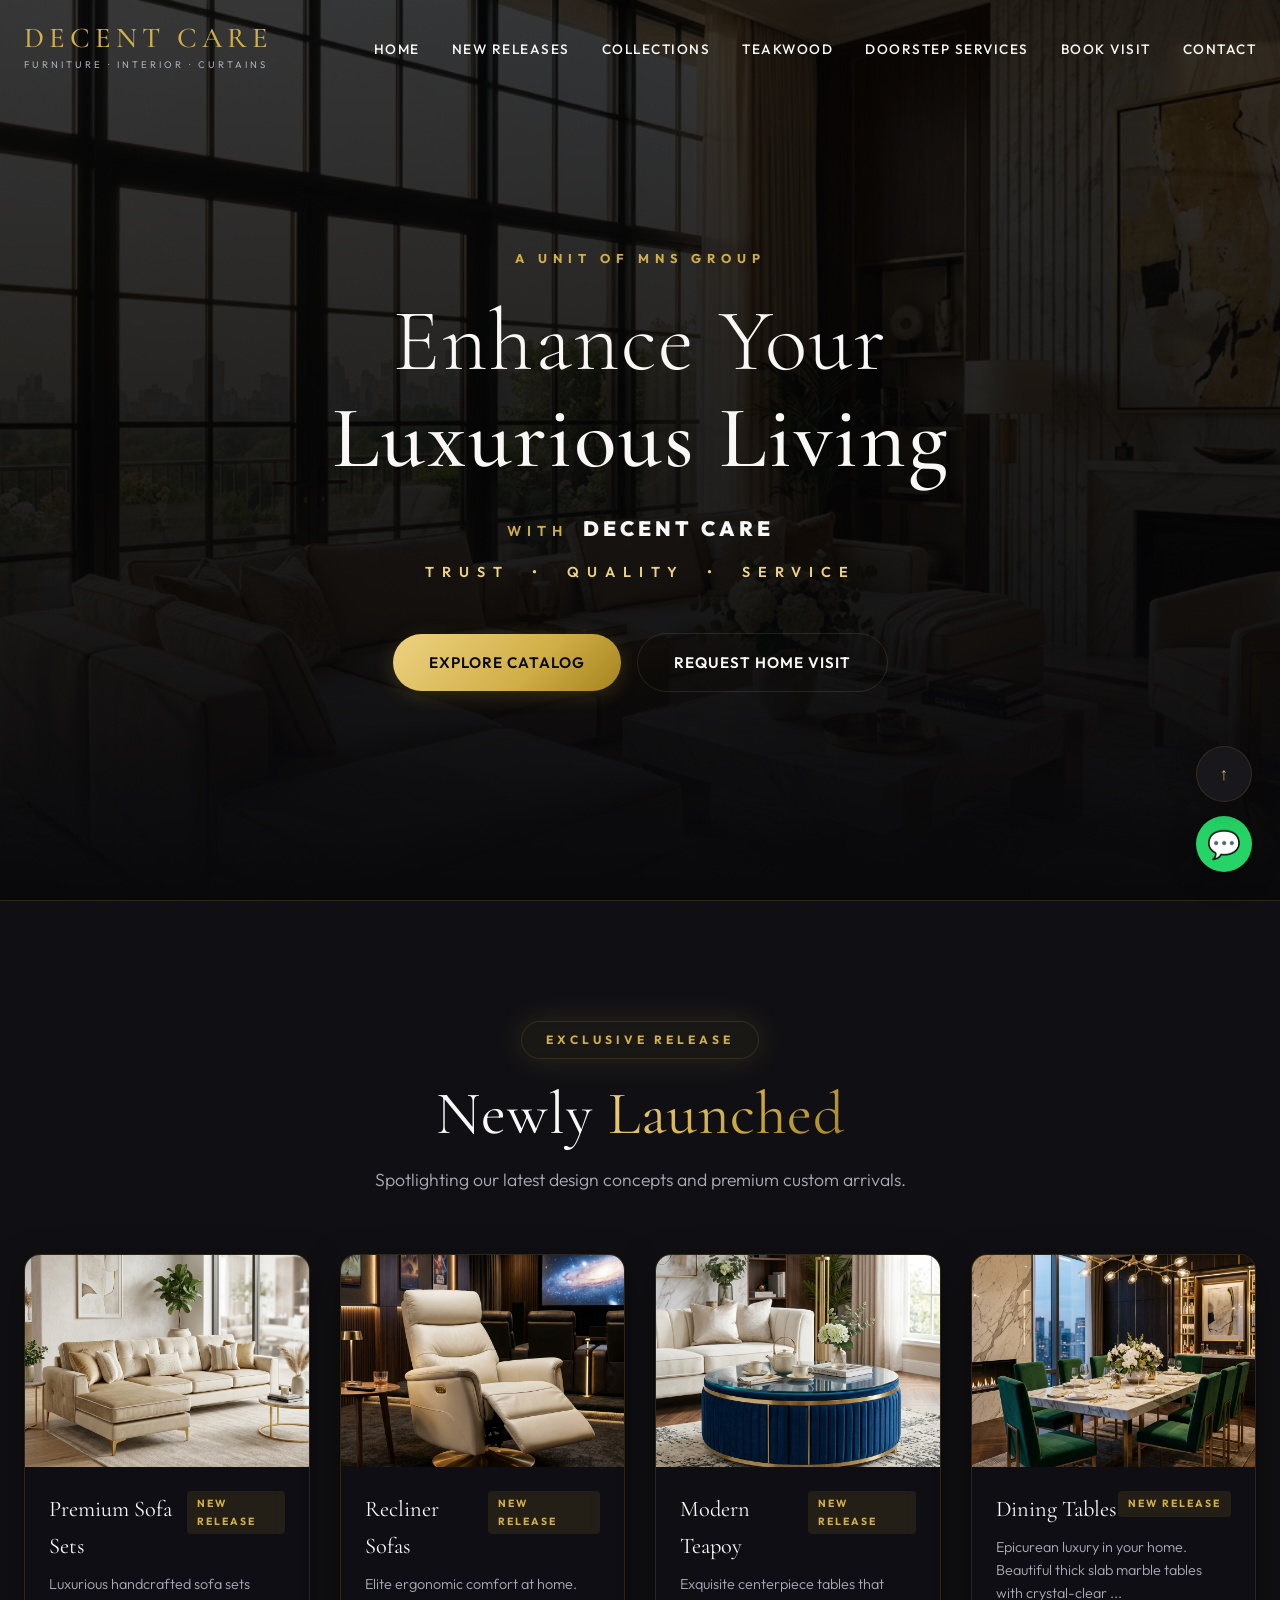
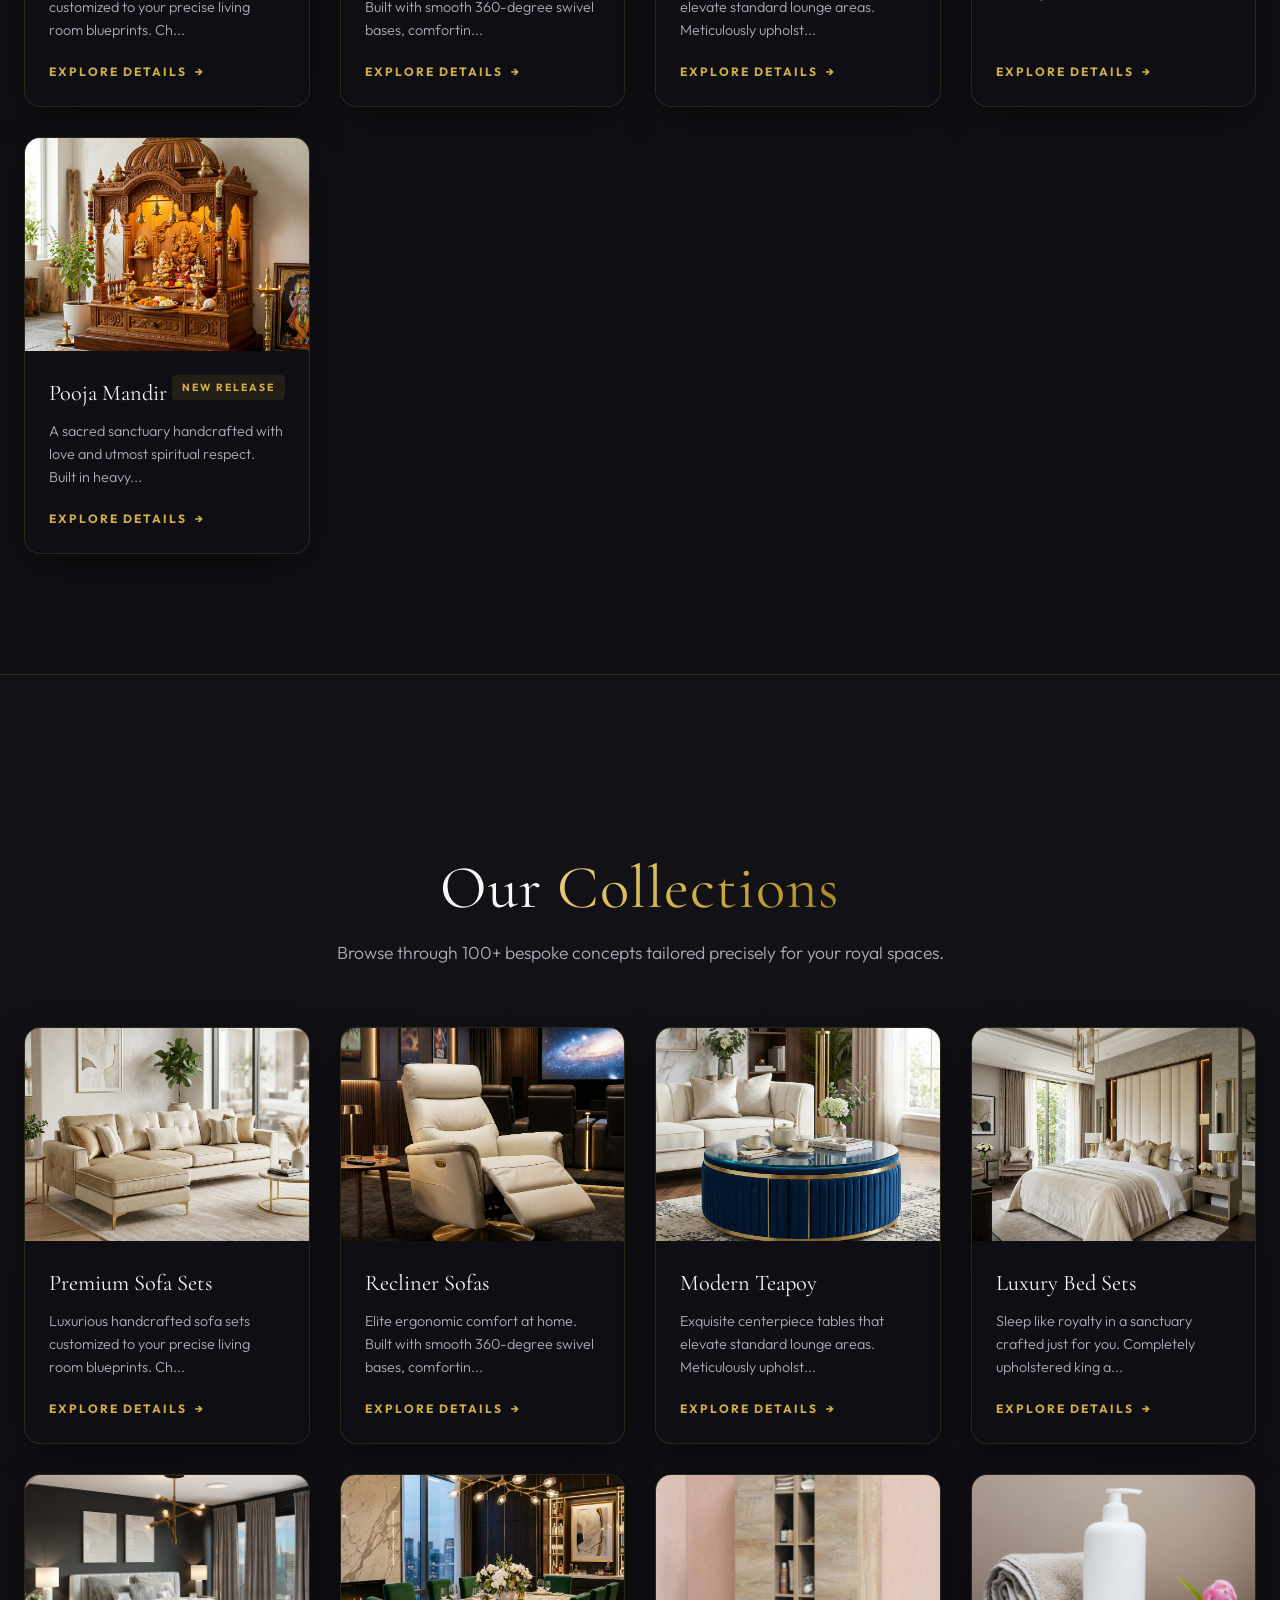
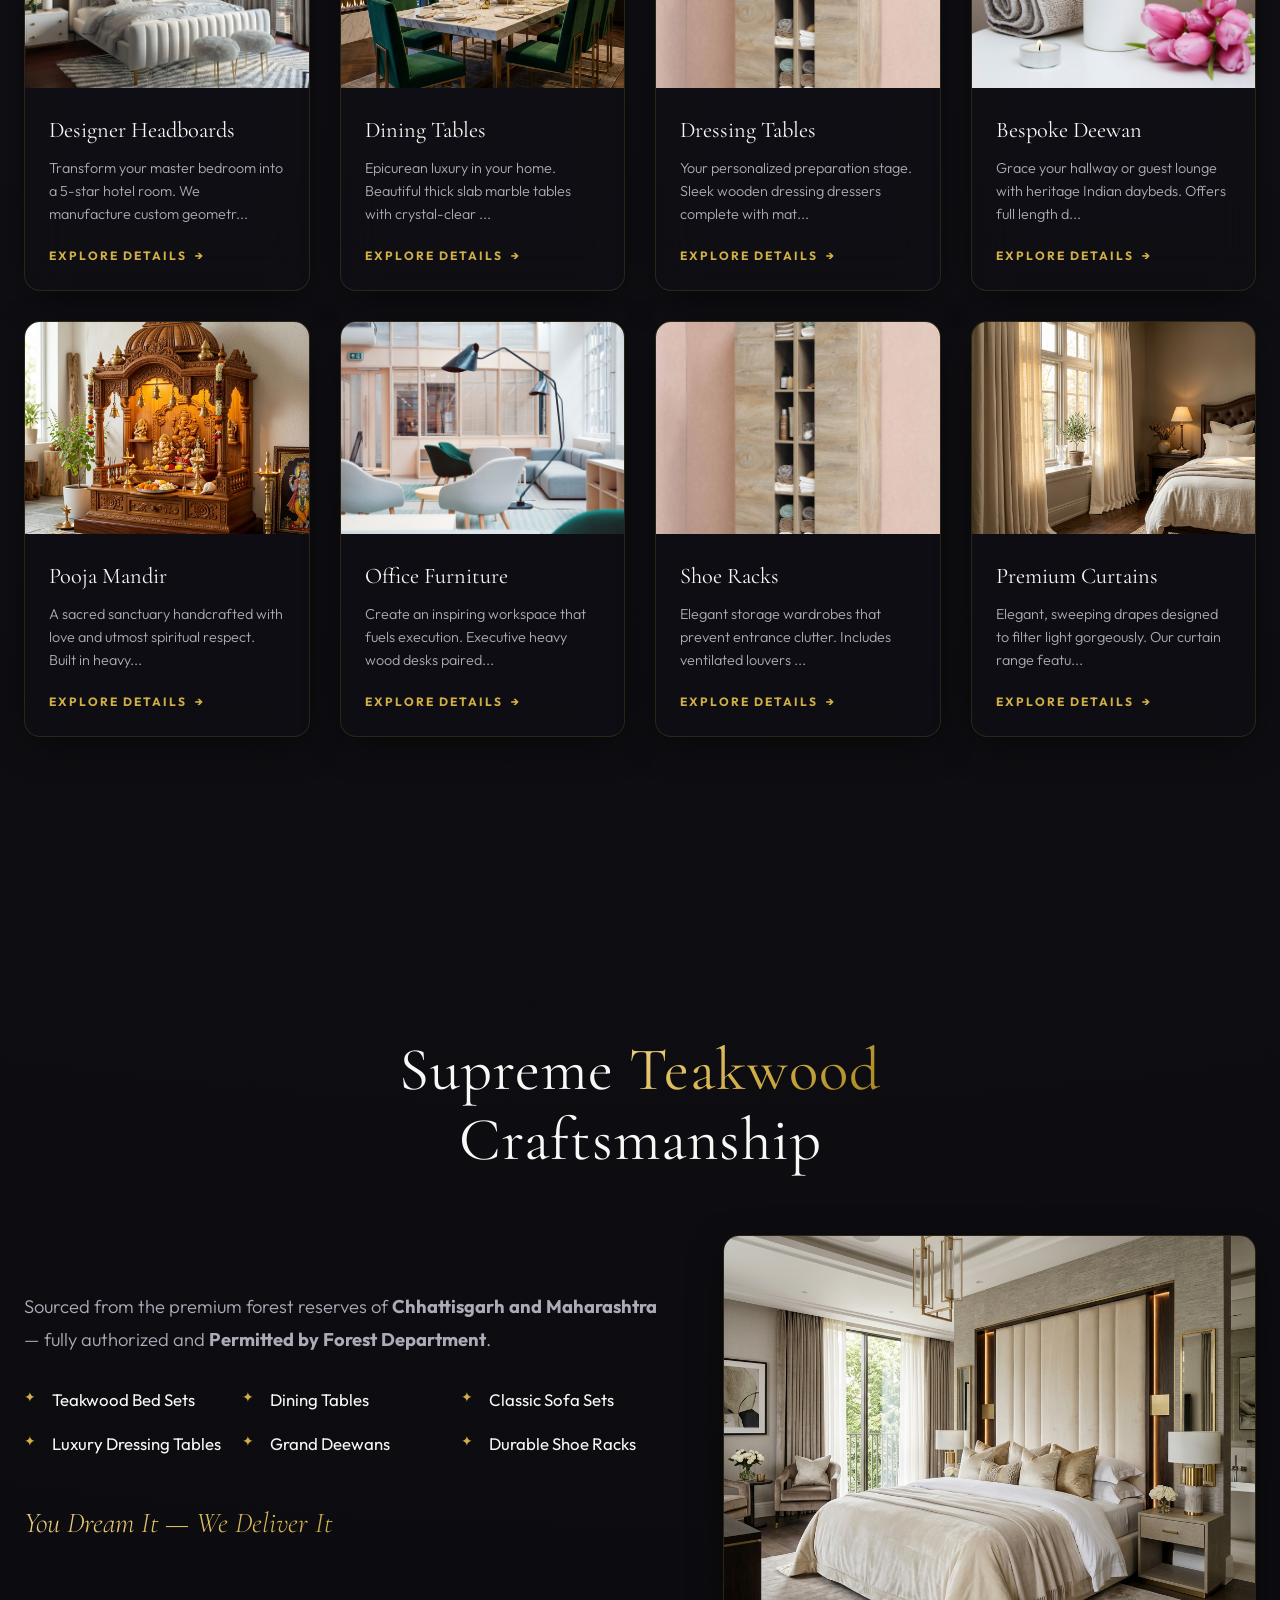
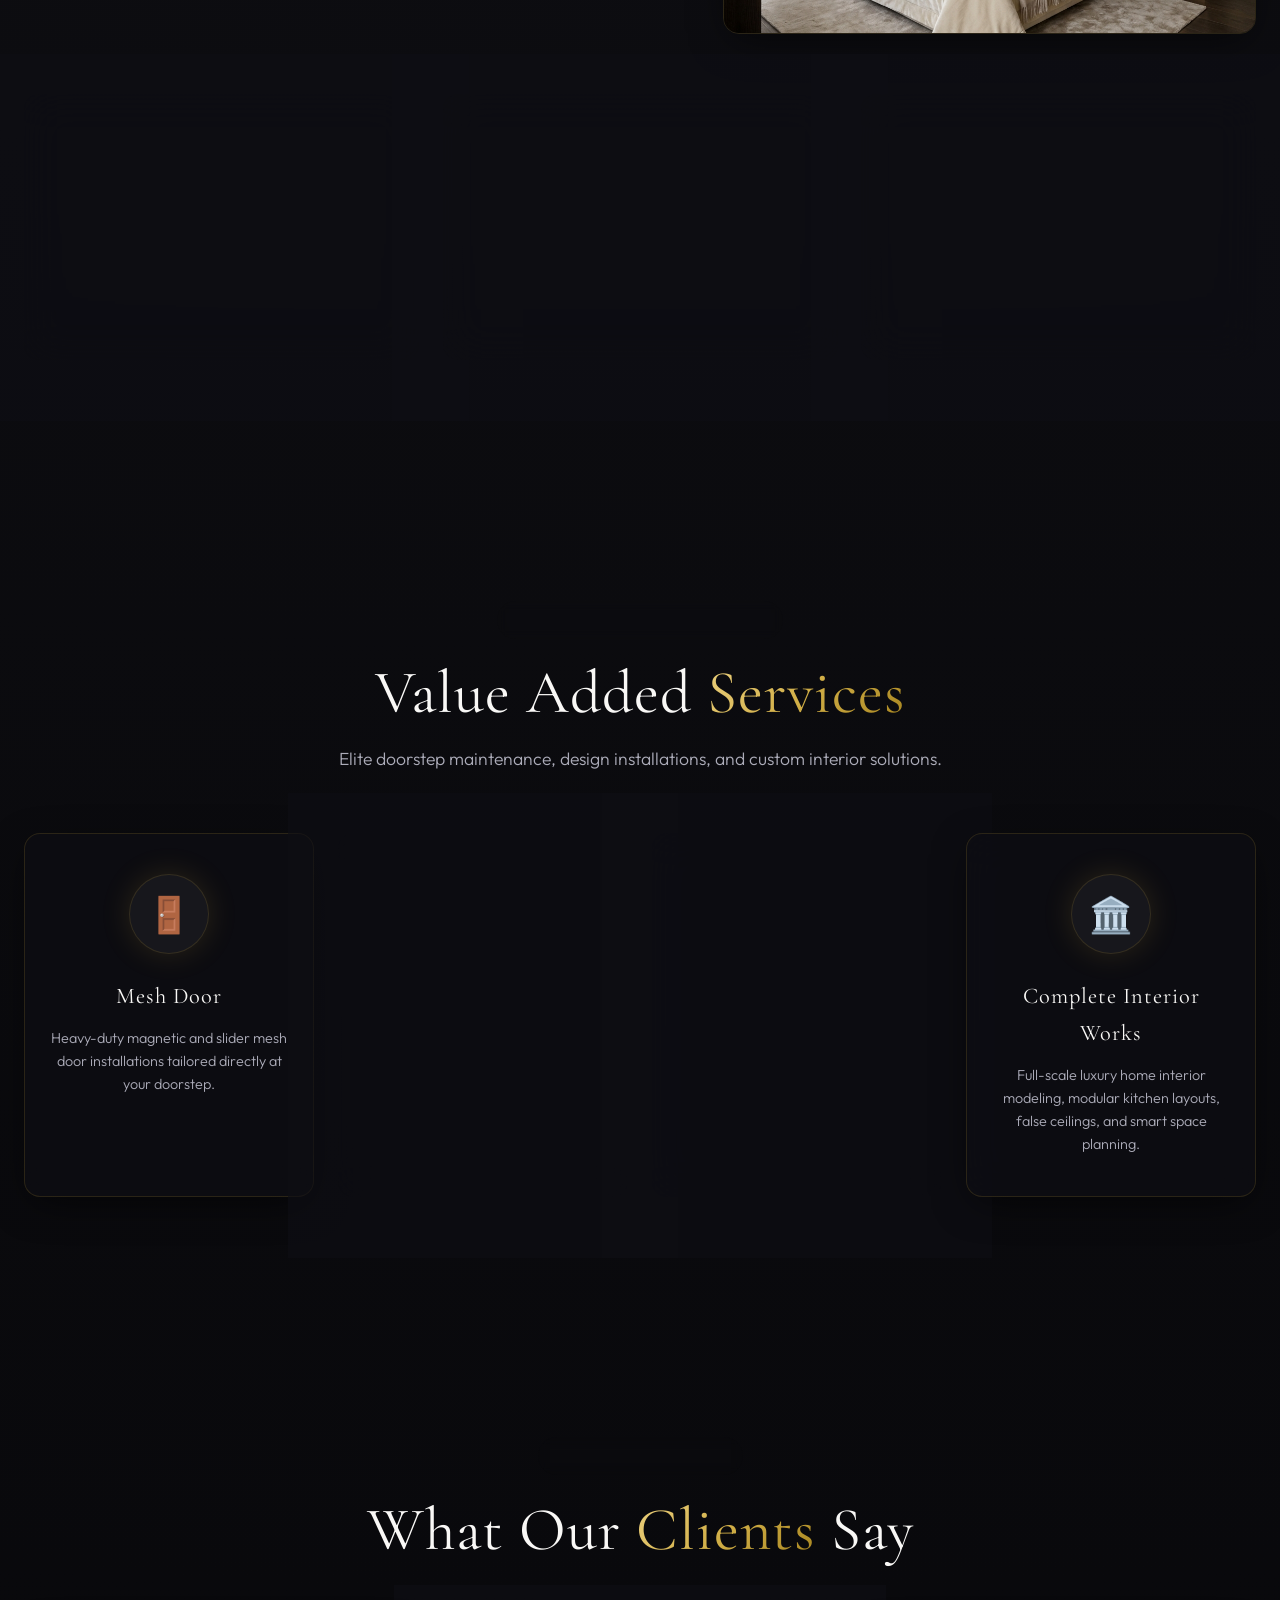
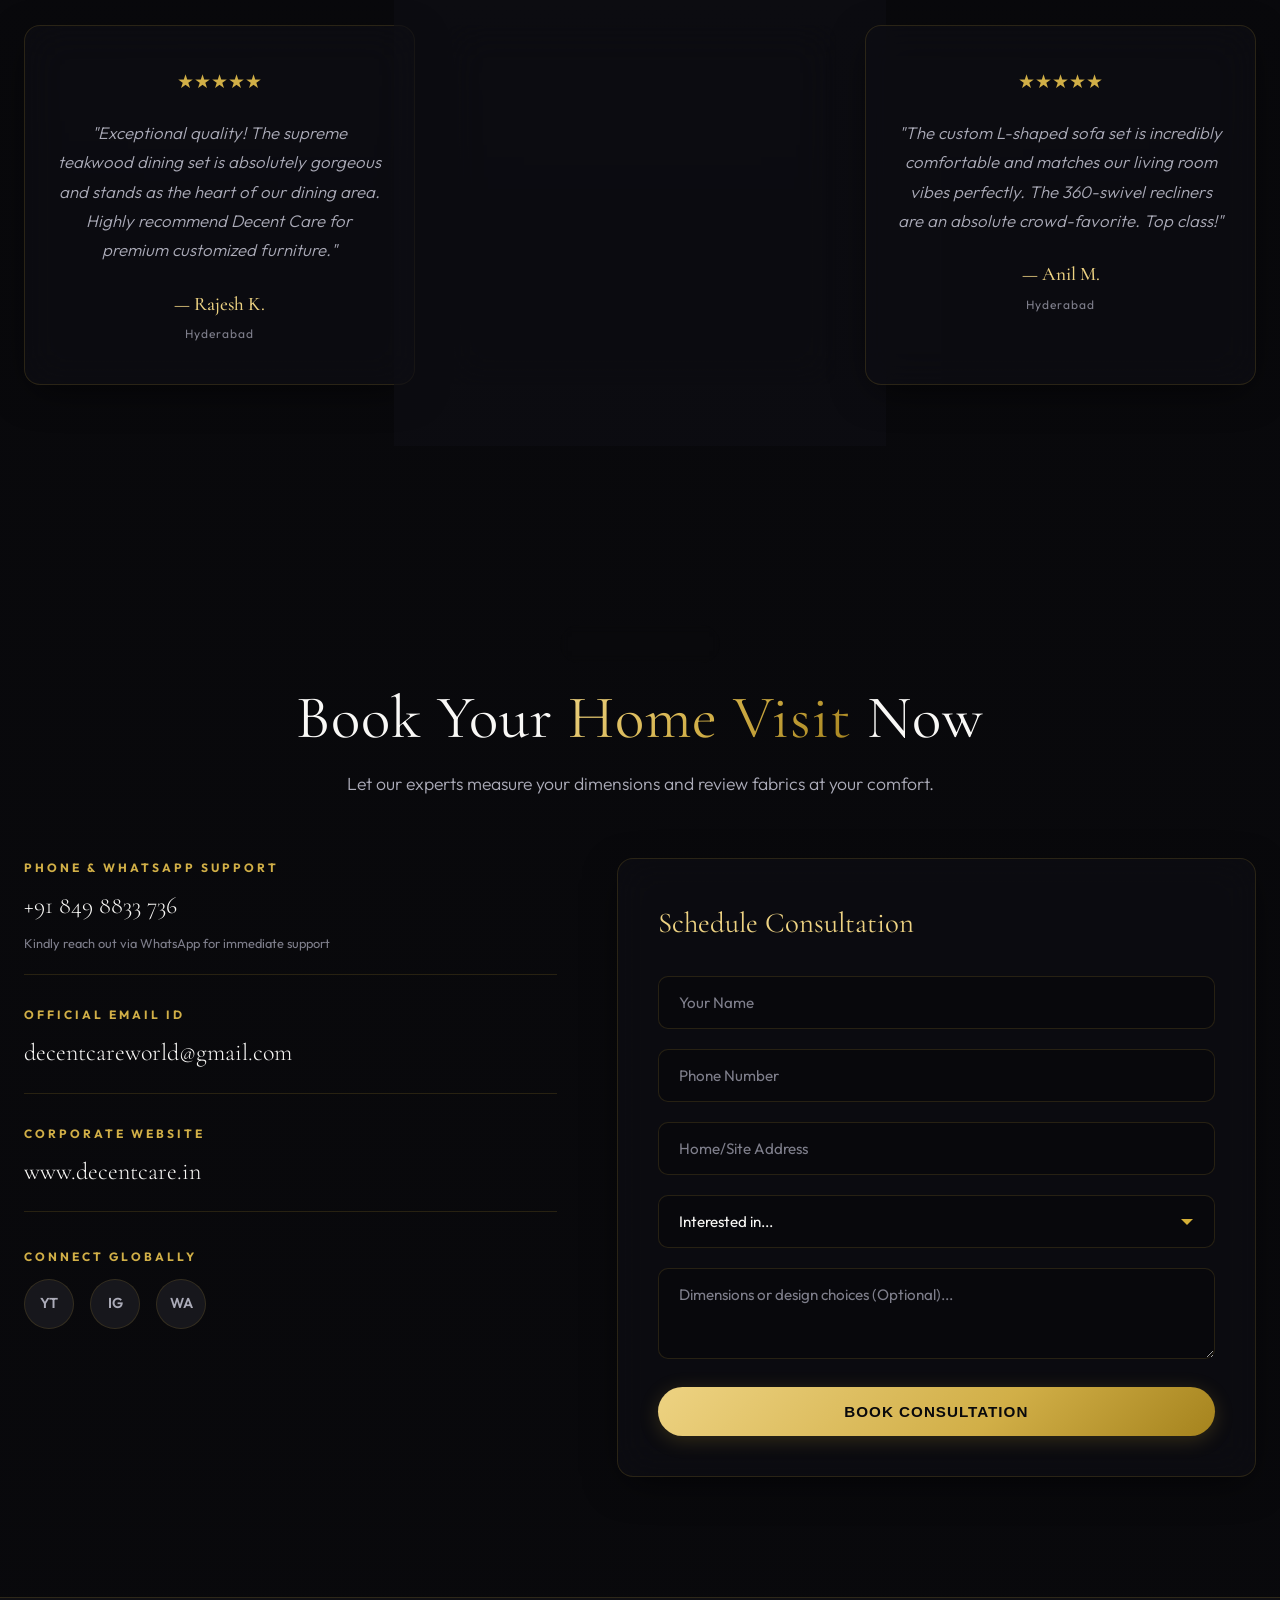
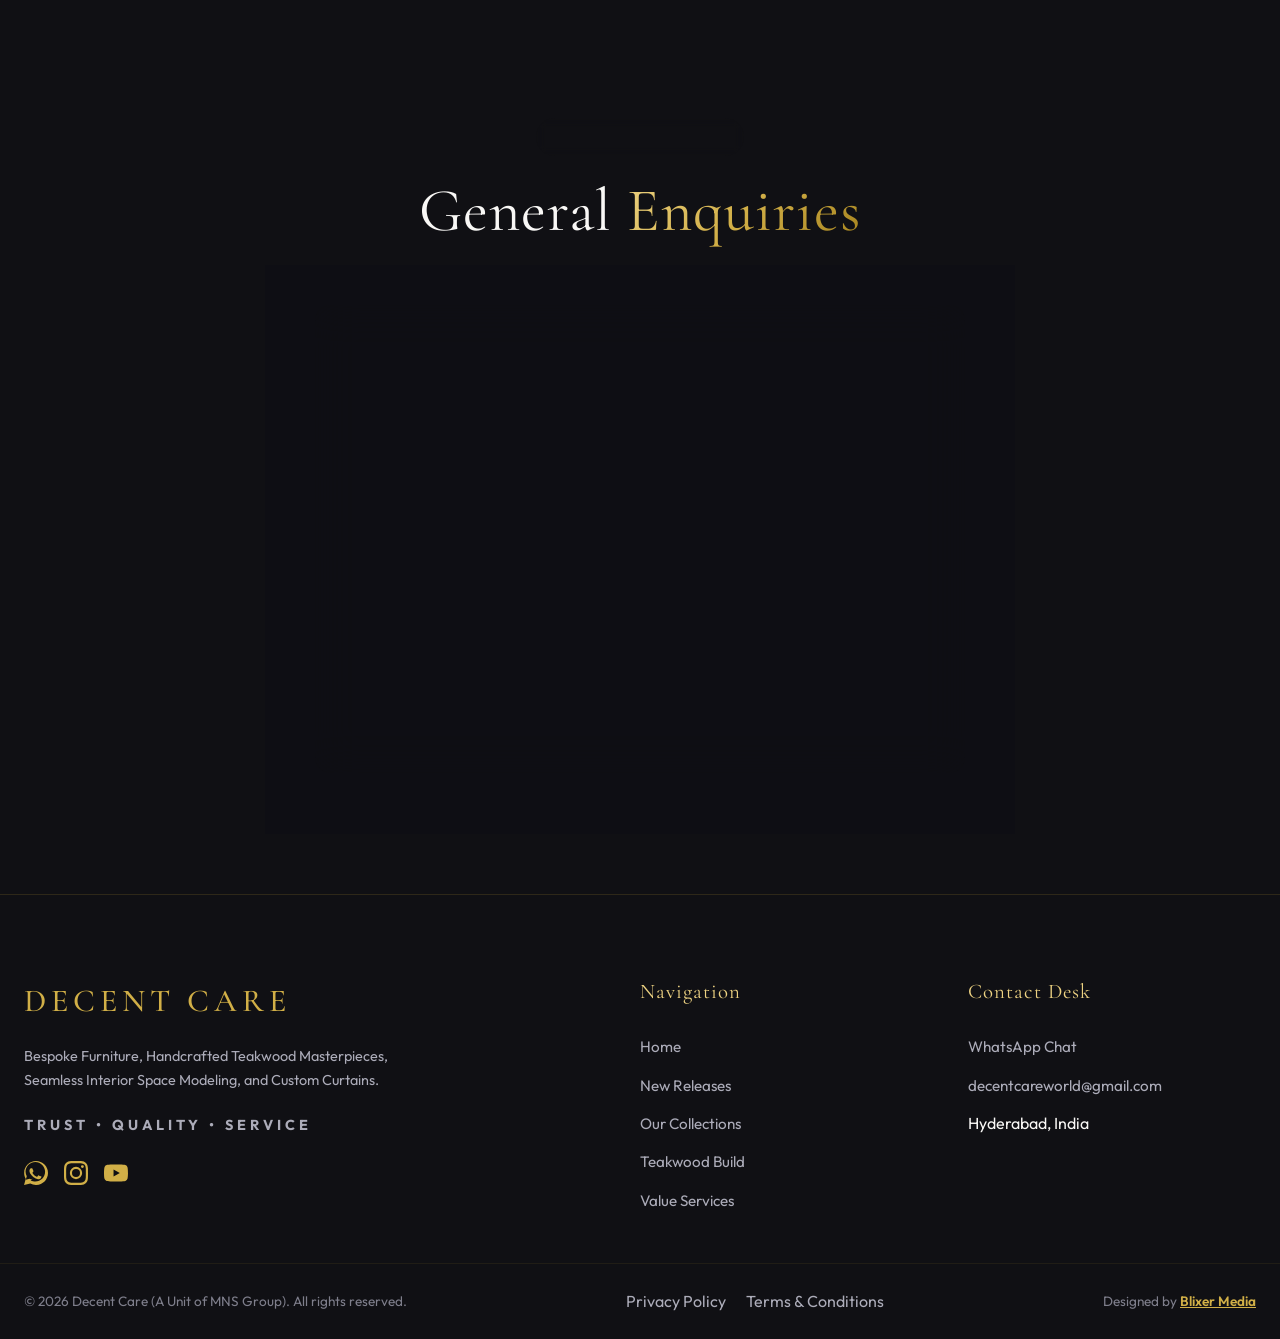
==== commit 0c804530: "style: refine hero subtitle font styling, ensure single-line tagline on mobile, add social media ico" ====
--- a/index.html
+++ b/index.html
@@ -355,6 +355,17 @@
         <div class="footer-logo">DECENT CARE</div>
         <p>Bespoke Furniture, Handcrafted Teakwood Masterpieces, Seamless Interior Space Modeling, and Custom Curtains.</p>
         <p class="footer-motto-line">Trust • Quality • Service</p>
+        <div class="footer-socials" style="margin-top: 20px; display: flex; gap: 16px;">
+          <a href="https://wa.me/918498833736" target="_blank" rel="noopener" aria-label="WhatsApp" style="color: var(--gold-primary); font-size: 1.5rem; transition: var(--transition-smooth);" onmouseover="this.style.color='var(--gold-light)'" onmouseout="this.style.color='var(--gold-primary)'">
+            <svg style="width: 24px; height: 24px; fill: currentColor;" viewBox="0 0 24 24"><path d="M.057 24l1.687-6.163c-1.041-1.804-1.588-3.849-1.587-5.946C.06 5.348 5.397.01 12.008.01c3.202.001 6.212 1.246 8.477 3.513 2.266 2.268 3.507 5.28 3.505 8.484-.004 6.657-5.34 11.997-11.953 11.997-2.005-.001-3.973-.5-5.739-1.453L0 24zm6.59-4.846c1.6.95 3.188 1.449 4.625 1.451 5.403.002 9.803-4.394 9.806-9.8.001-2.605-1.012-5.054-2.852-6.895C16.388 2.07 13.937.89 11.39.89c-5.411 0-9.815 4.398-9.817 9.8-.001 1.568.419 3.09 1.217 4.474l-.993 3.624 3.702-.971c1.373.748 2.8.117 3.555-.263zm10.233-3.806c-.294-.147-1.738-.858-2.006-.955-.269-.098-.465-.147-.659.147-.195.295-.756.955-.927 1.151-.17.196-.341.219-.635.072-1.959-.979-3.07-1.879-4.043-3.554-.255-.44-.092-.676.055-.823.132-.132.294-.342.44-.512.146-.169.195-.291.293-.487.097-.195.048-.366-.024-.513-.073-.146-.659-1.586-.903-2.172-.238-.574-.479-.496-.659-.505-.17-.008-.366-.01-.561-.01-.195 0-.513.073-.78.366-.269.293-1.025 1.001-1.025 2.441 0 1.439 1.048 2.83 1.195 3.025.147.195 2.062 3.149 4.996 4.413.698.301 1.243.481 1.667.615.7.223 1.34.191 1.844.116.563-.083 1.739-.711 1.983-1.396.244-.684.244-1.27.171-1.396-.073-.122-.269-.195-.562-.342z"/></svg>
+          </a>
+          <a href="https://instagram.com" target="_blank" rel="noopener" aria-label="Instagram" style="color: var(--gold-primary); font-size: 1.5rem; transition: var(--transition-smooth);" onmouseover="this.style.color='var(--gold-light)'" onmouseout="this.style.color='var(--gold-primary)'">
+            <svg style="width: 24px; height: 24px; fill: currentColor;" viewBox="0 0 24 24"><path d="M12 2.163c3.204 0 3.584.012 4.85.07 3.252.148 4.771 1.691 4.919 4.919.058 1.265.069 1.645.069 4.849 0 3.205-.012 3.584-.069 4.849-.149 3.225-1.664 4.771-4.919 4.919-1.266.058-1.644.07-4.85.07-3.204 0-3.584-.012-4.849-.07-3.26-.149-4.771-1.699-4.919-4.92-.058-1.265-.07-1.644-.07-4.849 0-3.204.013-3.583.07-4.849.149-3.227 1.664-4.771 4.919-4.919 1.266-.057 1.645-.069 4.849-.069zM12 0C8.741 0 8.333.014 7.053.072 2.695.272.273 2.69.073 7.051.014 8.333 0 8.741 0 12c0 3.259.014 3.668.072 4.948.2 4.358 2.618 6.78 6.98 6.98 1.281.058 1.689.072 4.948.072 3.259 0 3.668-.014 4.948-.072 4.354-.2 6.782-2.618 6.979-6.98.059-1.28.073-1.689.073-4.948 0-3.259-.014-3.667-.072-4.947-.196-4.354-2.617-6.78-6.979-6.98C15.668.014 15.259 0 12 0zm0 5.838a6.162 6.162 0 100 12.324 6.162 6.162 0 000-12.324zM12 16a4 4 0 110-8 4 4 0 010 8zm6.406-11.845a1.44 1.44 0 100 2.881 1.44 1.44 0 000-2.881z"/></svg>
+          </a>
+          <a href="https://youtube.com" target="_blank" rel="noopener" aria-label="YouTube" style="color: var(--gold-primary); font-size: 1.5rem; transition: var(--transition-smooth);" onmouseover="this.style.color='var(--gold-light)'" onmouseout="this.style.color='var(--gold-primary)'">
+            <svg style="width: 24px; height: 24px; fill: currentColor;" viewBox="0 0 24 24"><path d="M23.498 6.163a3.003 3.003 0 00-2.11-2.11C19.518 3.545 12 3.545 12 3.545s-7.518 0-9.388.508a3.003 3.003 0 00-2.11 2.11C0 8.033 0 12 0 12s0 3.967.502 5.837a3.003 3.003 0 002.11 2.11c1.87.508 9.388.508 9.388.508s7.518 0 9.388-.508a3.003 3.003 0 002.11-2.11C24 15.967 24 12 24 12s0-3.967-.502-5.837zM9.545 15.568V8.432L15.818 12l-6.273 3.568z"/></svg>
+          </a>
+        </div>
       </div>
       
       <div class="footer-links-col">
--- a/css/style.css
+++ b/css/style.css
@@ -514,12 +514,20 @@
 }
 
 .hero-sub {
-  font-size: 1.2rem;
-  letter-spacing: 5px;
+  font-size: 0.9rem;
+  letter-spacing: 6px;
   text-transform: uppercase;
-  color: var(--text-secondary);
+  color: var(--gold-primary);
   margin-bottom: 16px;
-  font-weight: 400;
+  font-weight: 600;
+}
+
+.hero-sub strong {
+  font-size: 1.3rem;
+  font-weight: 850;
+  color: var(--text-primary);
+  letter-spacing: 4px;
+  margin-left: 6px;
 }
 
 .hero-motto {
@@ -1448,3 +1456,13 @@
     grid-template-columns: repeat(4, 1fr);
   }
 }
+
+/* Ensure trust, quality, service headline is on a single line in mobile view */
+@media (max-width: 767px) {
+  .hero-motto {
+    font-size: 0.65rem !important;
+    letter-spacing: 4px !important;
+    white-space: nowrap !important;
+    margin-bottom: 32px !important;
+  }
+}
--- a/css/style.css
+++ b/css/style.css
@@ -514,12 +514,20 @@
 }
 
 .hero-sub {
-  font-size: 1.2rem;
-  letter-spacing: 5px;
+  font-size: 0.9rem;
+  letter-spacing: 6px;
   text-transform: uppercase;
-  color: var(--text-secondary);
+  color: var(--gold-primary);
   margin-bottom: 16px;
-  font-weight: 400;
+  font-weight: 600;
+}
+
+.hero-sub strong {
+  font-size: 1.3rem;
+  font-weight: 850;
+  color: var(--text-primary);
+  letter-spacing: 4px;
+  margin-left: 6px;
 }
 
 .hero-motto {
@@ -1448,3 +1456,13 @@
     grid-template-columns: repeat(4, 1fr);
   }
 }
+
+/* Ensure trust, quality, service headline is on a single line in mobile view */
+@media (max-width: 767px) {
+  .hero-motto {
+    font-size: 0.65rem !important;
+    letter-spacing: 4px !important;
+    white-space: nowrap !important;
+    margin-bottom: 32px !important;
+  }
+}
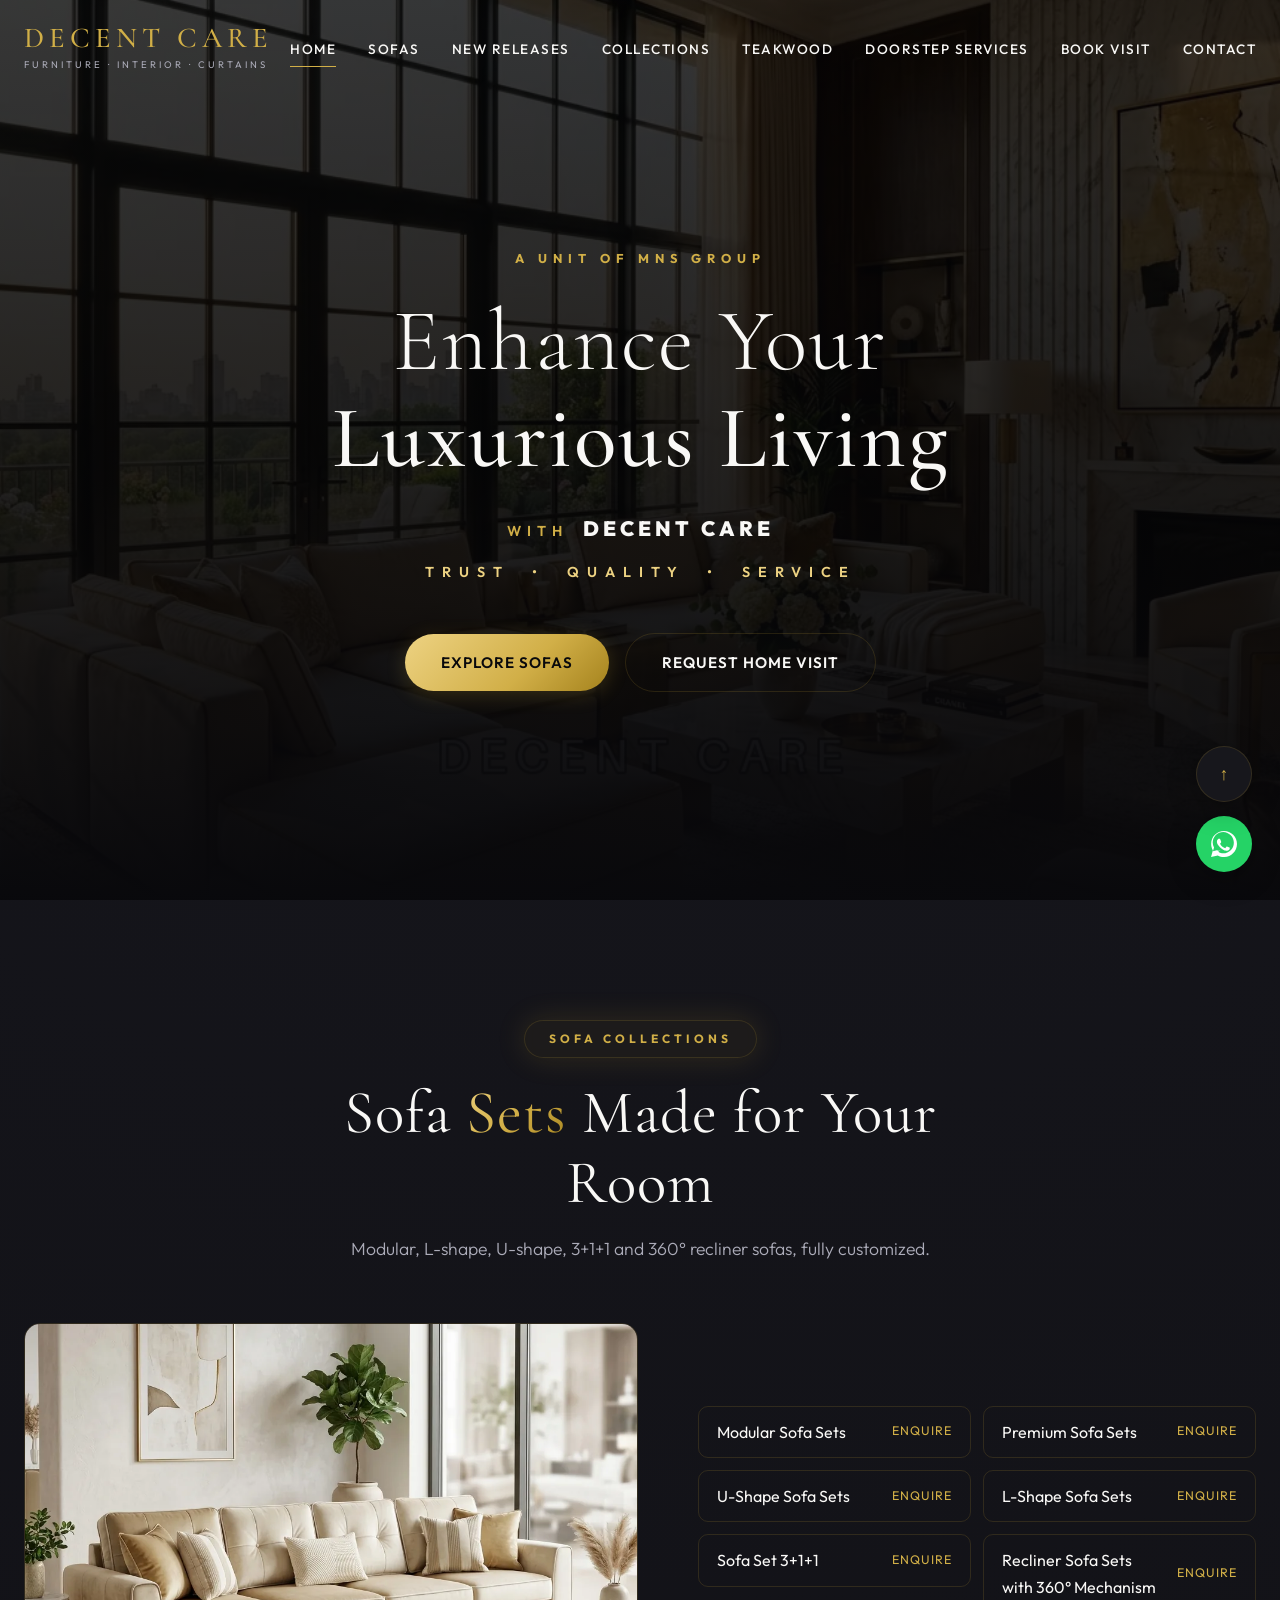
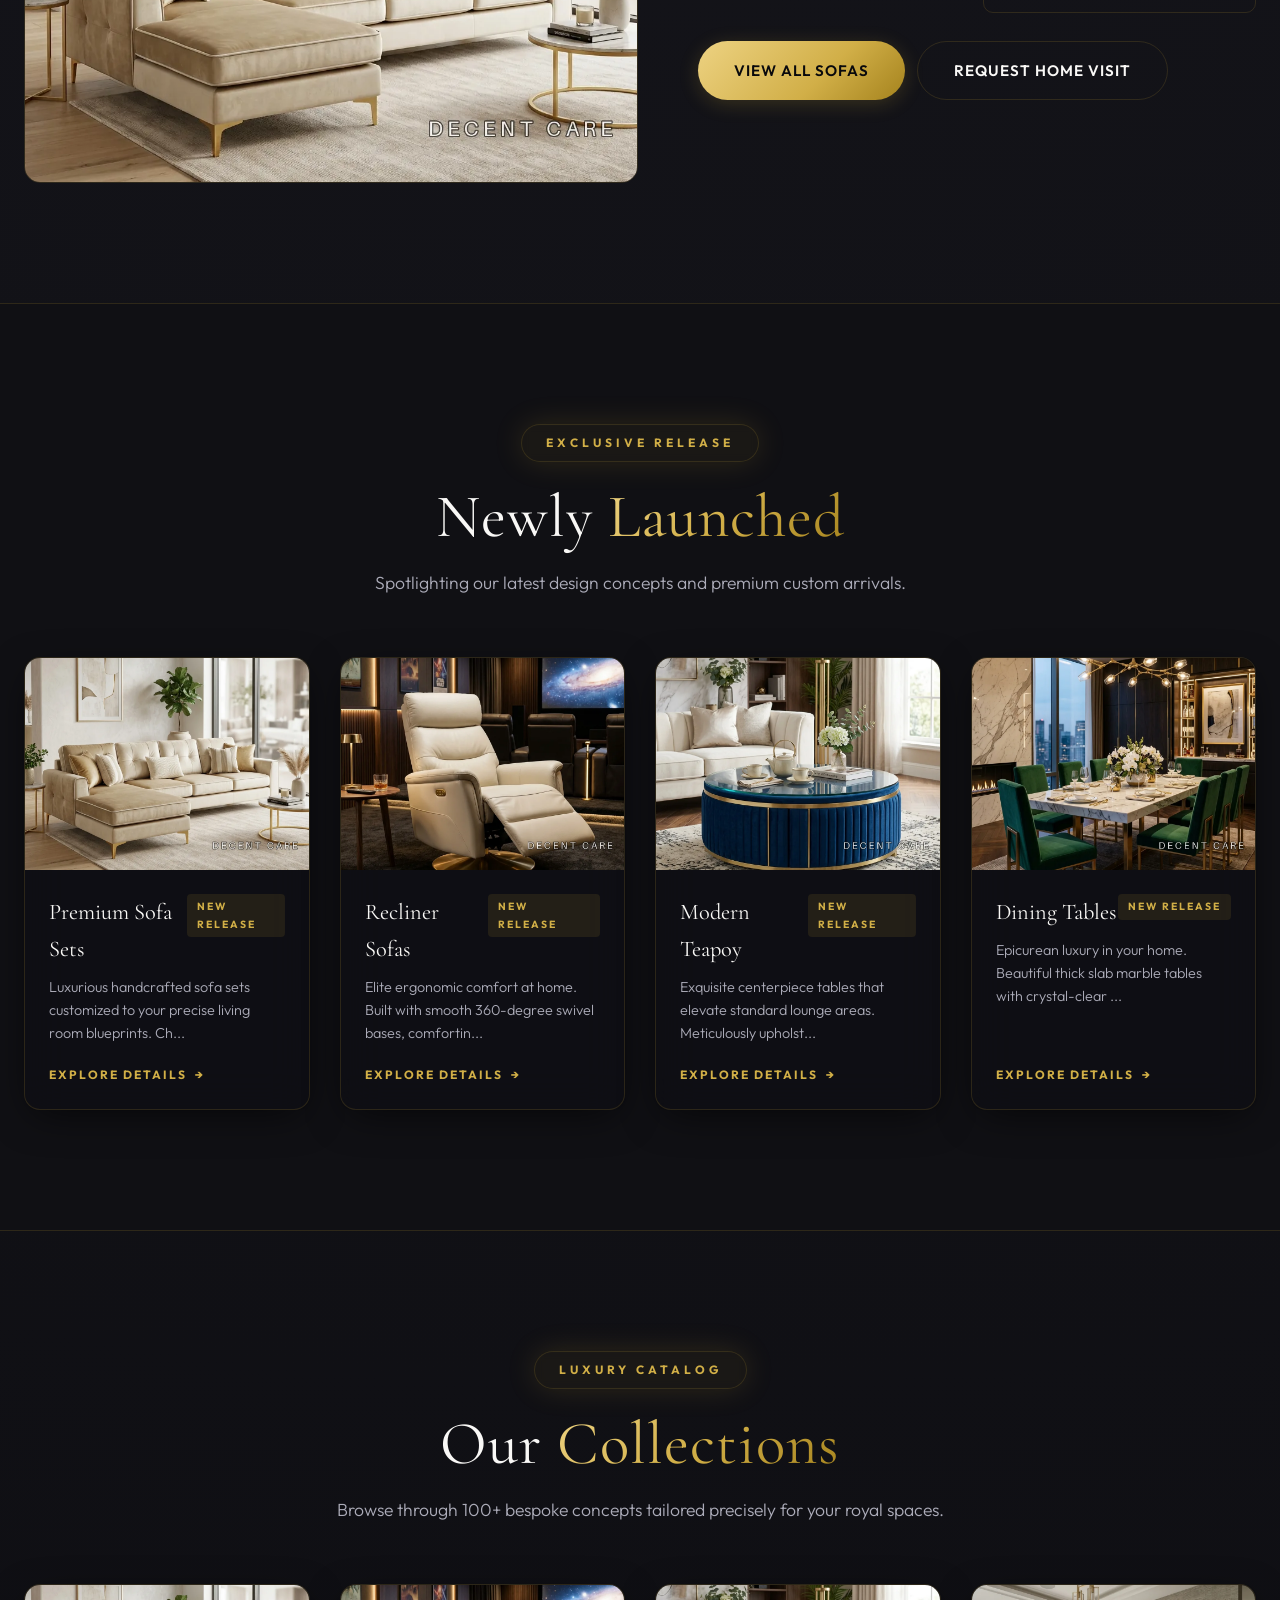
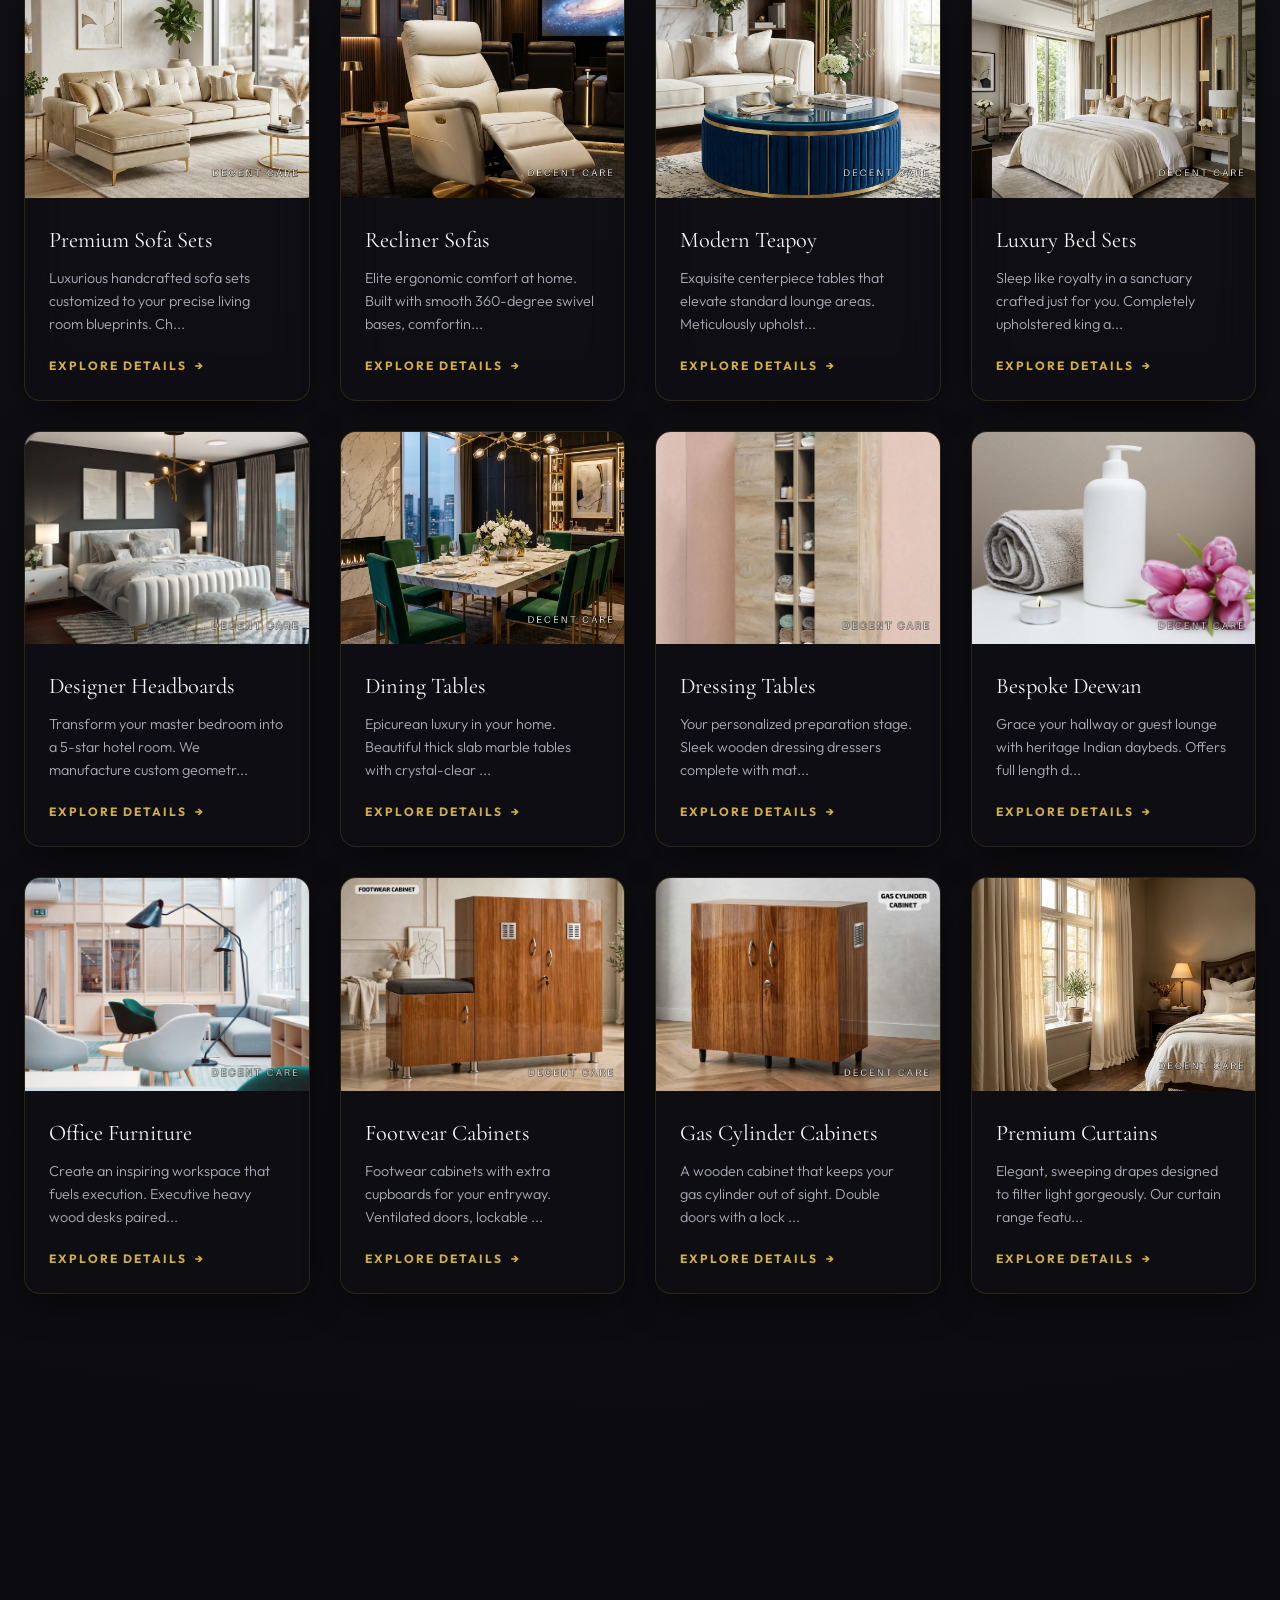
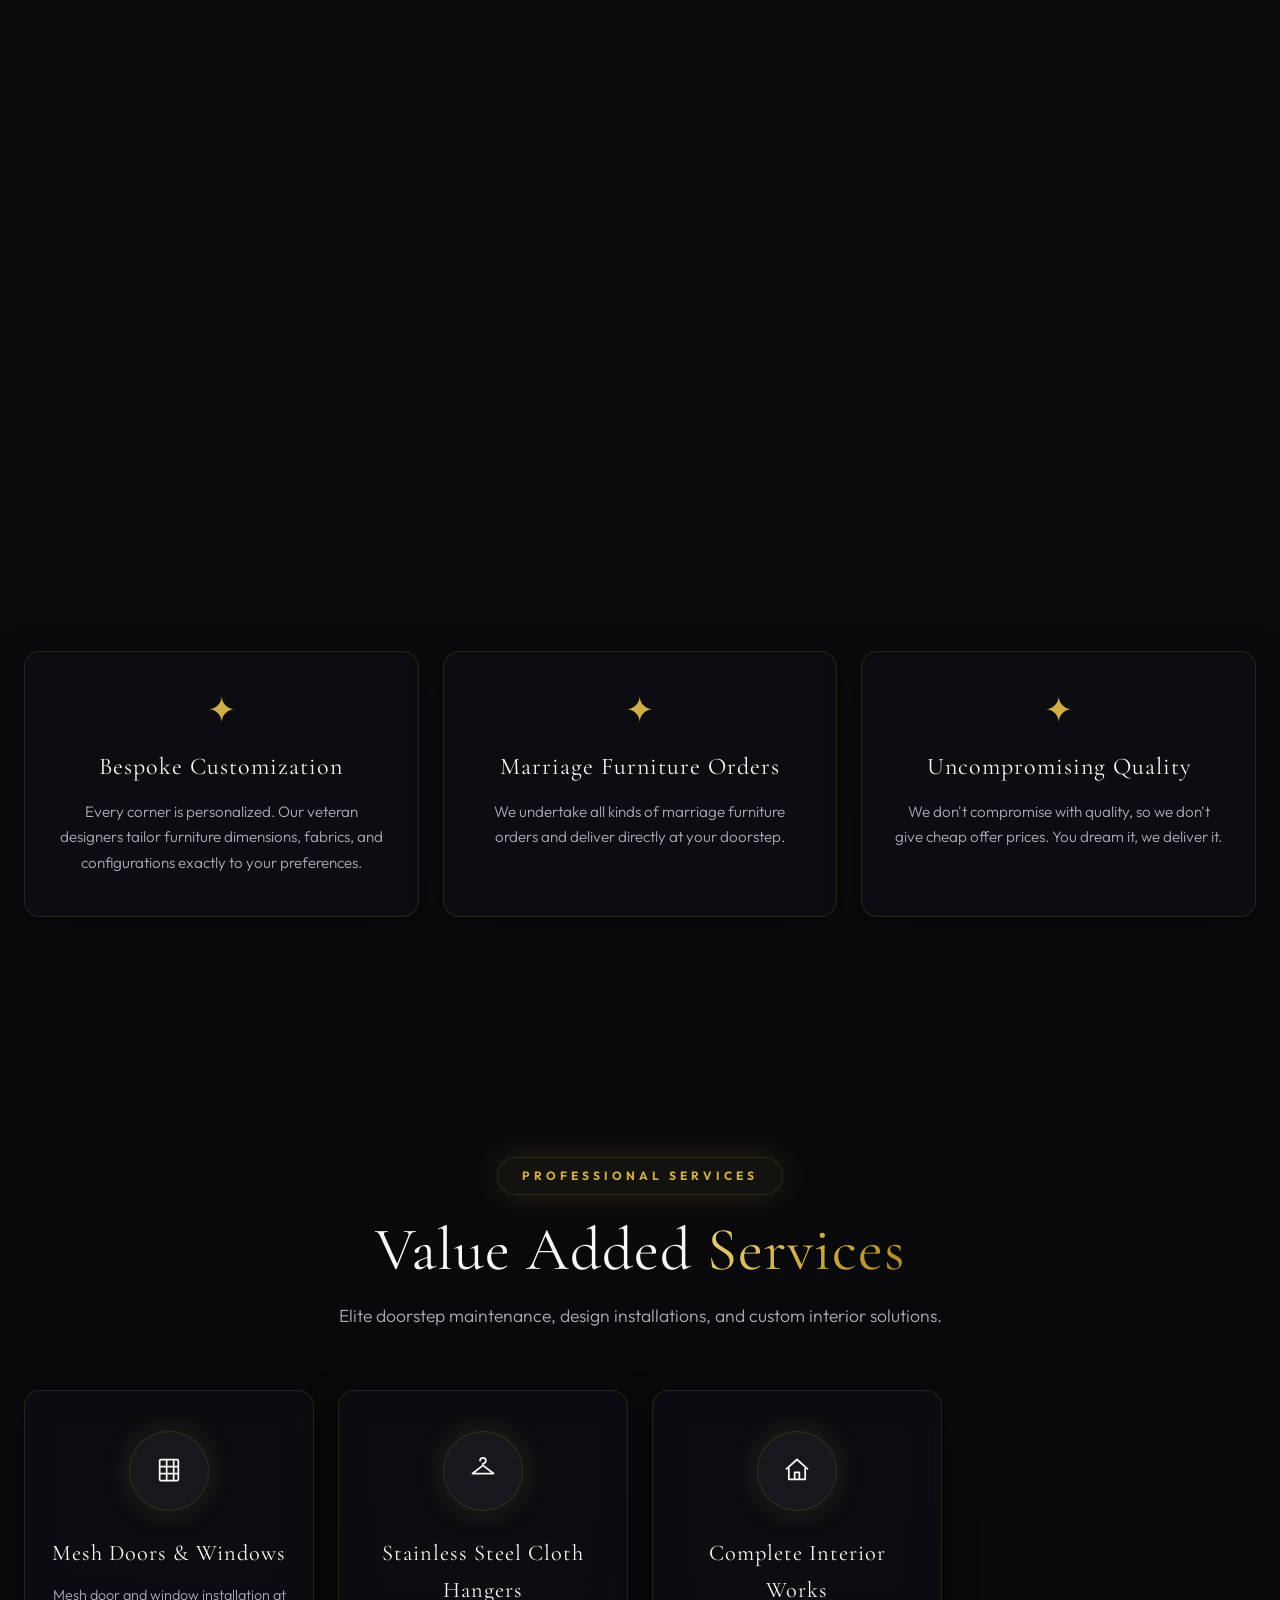
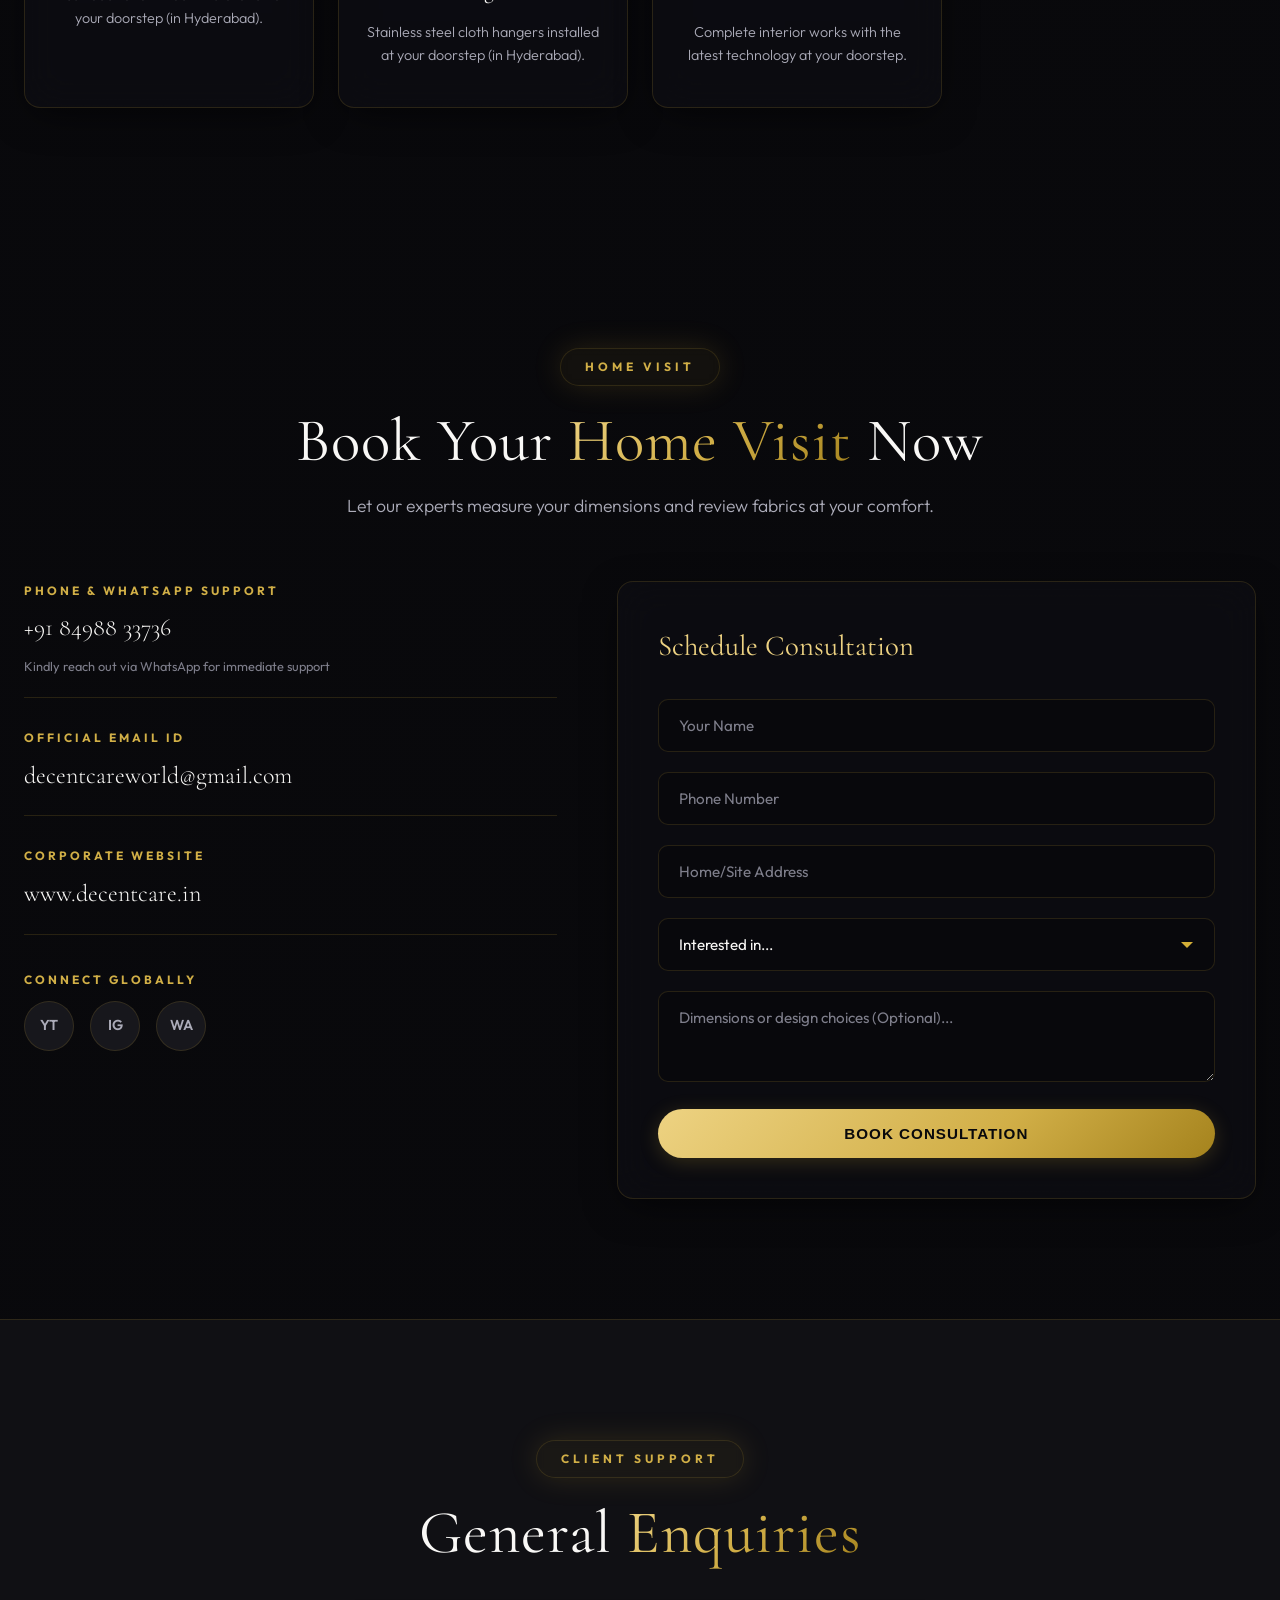
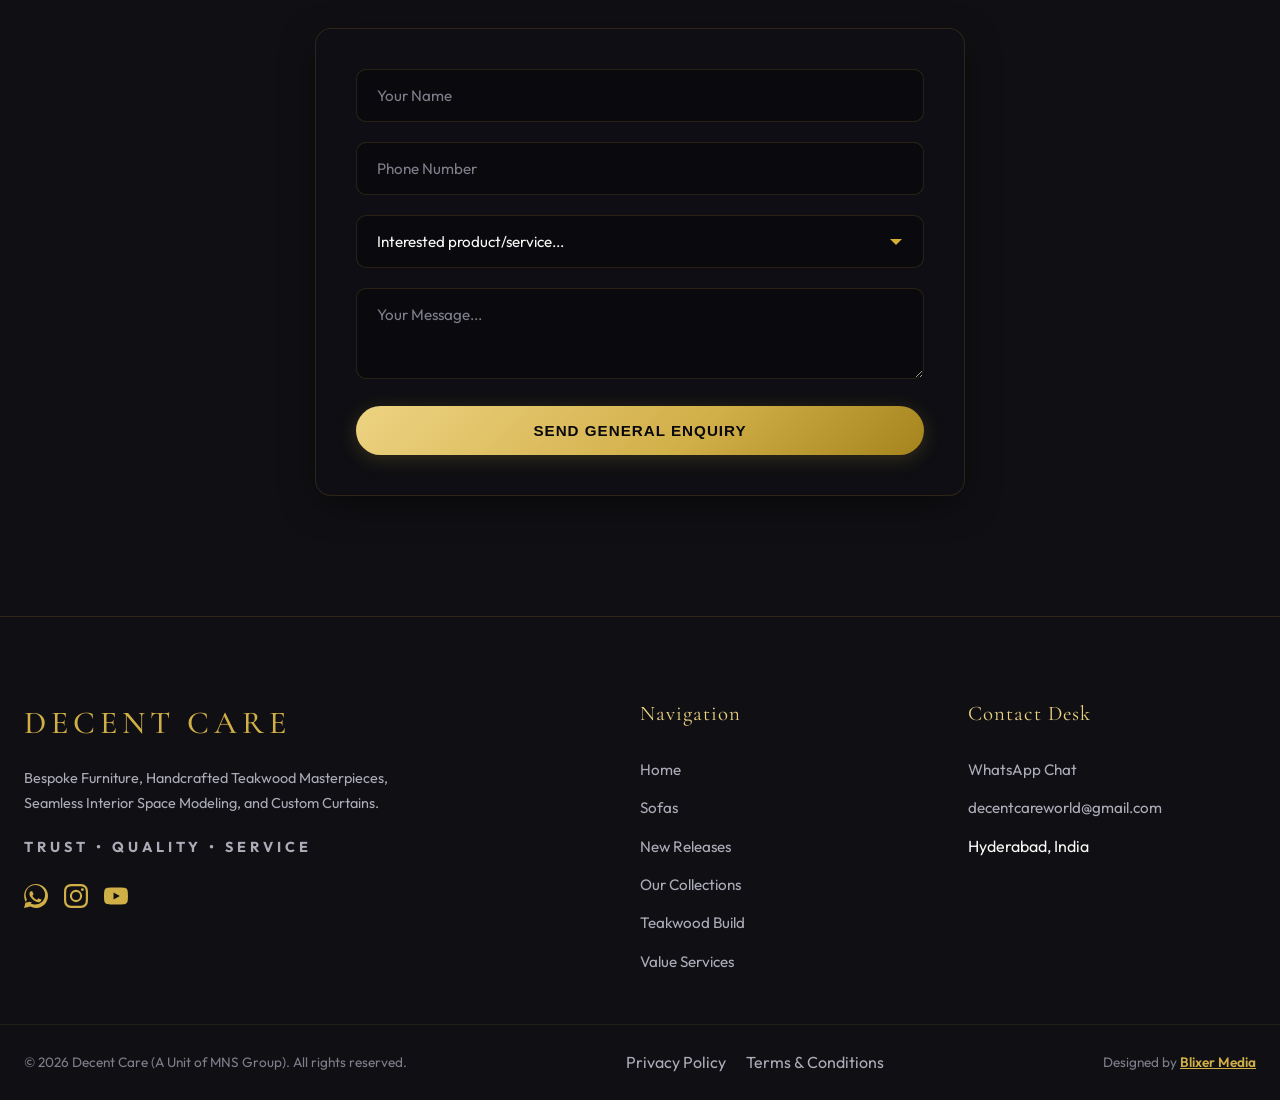
==== commit 93282594: "Sofa focus, footwear and gas cylinder cabinets; remove Pooja Mandir - Remove Pooja Mandir page, cata" ====
--- a/index.html
+++ b/index.html
@@ -6,17 +6,17 @@
   
   <!-- Critical SEO Optimization Tags -->
   <title>Decent Care | Luxury Furniture, Home Interior Design & Premium Curtains Hyderabad</title>
-  <meta name="description" content="Decent Care (A unit of MNS Group) is Hyderabad's premier brand for bespoke luxury furniture, full-scale home interior designs, and premium curtains. Explore customized sofa sets, teakwood beds, marble dining tables, and pooja mandirs. Sourced from Chhattisgarh & Maharashtra. Book a home visit now!">
-  <meta name="keywords" content="luxury furniture hyderabad, premium sofa sets, custom teakwood furniture, modern home interior design, designer headboards, marble dining table set, pooja mandir gopuram, bespoke curtains, home visit furniture, decore care mns group">
+  <meta name="description" content="Decent Care (A unit of MNS Group): customized sofa sets, beds, dining tables, footwear and gas cylinder cabinets, and complete interior works in Hyderabad. Teakwood furniture sourced from Chhattisgarh &amp; Maharashtra. Book a home visit now!">
+  <meta name="keywords" content="sofa sets hyderabad, l-shape sofa, u-shape sofa, modular sofa, recliner sofa, custom furniture hyderabad, teakwood furniture, footwear cabinet, gas cylinder cabinet, home interior works, decent care mns group">
   <meta name="author" content="Decent Care Furniture">
   <meta name="robots" content="index, follow">
   
   <!-- Open Graph / Facebook Social Sharing Cards -->
   <meta property="og:title" content="Decent Care | Luxury Custom Furniture & Home Interior Designs">
-  <meta property="og:description" content="Enhance your luxurious living with Decent Care. Handcrafted premium sofas, teakwood dining tables, custom curtains, and high-end doorstep interior works. Trust | Quality | Service.">
+  <meta property="og:description" content="Enhance your luxurious living with Decent Care. Customized sofa sets, beds, dining tables, cabinets, teakwood furniture and complete interior works at your doorstep. Trust | Quality | Service.">
   <meta property="og:type" content="website">
   <meta property="og:url" content="https://www.decentcare.in">
-  <meta property="og:image" content="images/hero/hero-banner.webp">
+  <meta property="og:image" content="https://www.decentcare.in/images/hero/hero-banner.webp">
   
   <!-- Twitter Card Details -->
   <meta name="twitter:card" content="summary_large_image">
@@ -38,13 +38,12 @@
     "@context": "https://schema.org",
     "@type": "HomeGoodsStore",
     "name": "Decent Care Furniture & Interior",
-    "description": "Hyderabad's elite brand for custom-crafted luxury sofas, premium teakwood beds, marble dining tables, and complete home interior works.",
+    "description": "Customized furniture and complete interior works in Hyderabad: sofa sets, beds, dining tables, dressing tables, office furniture, footwear and gas cylinder cabinets, and teakwood furniture.",
     "url": "https://www.decentcare.in",
     "logo": "https://www.decentcare.in/images/logo/decent-care-logo.webp",
     "image": "https://www.decentcare.in/images/hero/hero-banner.webp",
     "telephone": "+918498833736",
     "email": "decentcareworld@gmail.com",
-    "priceRange": "$$$$",
     "address": {
       "@type": "PostalAddress",
       "addressLocality": "Hyderabad",
@@ -52,16 +51,9 @@
       "addressCountry": "IN"
     },
     "sameAs": [
-      "https://youtube.com/@decentcareworld",
+      "https://youtube.com/@decentcarefurniture",
       "https://www.instagram.com/decentcarefurniture"
-    ],
-    "offers": {
-      "@type": "AggregateOffer",
-      "priceCurrency": "INR",
-      "lowPrice": "20000",
-      "highPrice": "500000",
-      "offerCount": "100"
-    }
+    ]
   }
   </script>
 </head>
@@ -78,7 +70,7 @@
   <!-- 2. Sticky Translucent Navigation Header -->
   <header class="header" id="header">
     <div class="container header-inner">
-      <a href="#" class="logo" aria-label="Decent Care Home">
+      <a href="#hero" class="logo" aria-label="Decent Care Home">
         <span class="logo-title">DECENT CARE</span>
         <span class="logo-sub">FURNITURE · INTERIOR · CURTAINS</span>
       </a>
@@ -89,7 +81,8 @@
       
       <nav class="nav" id="nav" role="navigation">
         <ul class="nav-list">
-          <li><a href="#" class="nav-link active">Home</a></li>
+          <li><a href="#hero" class="nav-link active">Home</a></li>
+          <li><a href="sofas.html" class="nav-link">Sofas</a></li>
           <li><a href="#newly-launched" class="nav-link">New Releases</a></li>
           <li><a href="#collections" class="nav-link">Collections</a></li>
           <li><a href="#craftsmanship" class="nav-link">Teakwood</a></li>
@@ -120,8 +113,39 @@
         <p class="hero-motto reveal-text">Trust &nbsp;•&nbsp; Quality &nbsp;•&nbsp; Service</p>
         
         <div class="hero-actions reveal-text">
-          <a href="#collections" class="btn btn-primary">Explore Catalog</a>
+          <a href="sofas.html" class="btn btn-primary">Explore Sofas</a>
           <a href="#booking" class="btn btn-secondary">Request Home Visit</a>
+        </div>
+      </div>
+    </section>
+
+    <!-- 3b. Sofa Collections (primary product focus) -->
+    <section class="section" id="sofas">
+      <div class="container">
+        <div class="section-header reveal-text">
+          <span class="section-badge">Sofa Collections</span>
+          <h2 class="section-title">Sofa <span class="gold">Sets</span> Made for Your Room</h2>
+          <p class="section-desc">Modular, L-shape, U-shape, 3+1+1 and 360° recliner sofas, fully customized.</p>
+        </div>
+
+        <div class="sofa-studio-grid">
+          <a class="sofa-studio-img reveal-text" href="sofas.html" aria-label="View all sofa sets">
+            <img src="images/sofas/premium-sofa-set-01.webp" alt="Premium L-shape sofa set in a living room" loading="lazy" width="1024" height="1024">
+          </a>
+          <div class="reveal-text">
+            <ul class="sofa-types" aria-label="Sofa types">
+              <li><a class="sofa-type" href="https://wa.me/918498833736?text=Hi%20Decent%20Care%21%20I%20am%20interested%20in%20Modular%20Sofa%20Sets.%20Please%20send%20me%20designs%20and%20prices." target="_blank" rel="noopener"><span>Modular Sofa Sets</span><span aria-hidden="true">Enquire</span></a></li>
+              <li><a class="sofa-type" href="https://wa.me/918498833736?text=Hi%20Decent%20Care%21%20I%20am%20interested%20in%20Premium%20Sofa%20Sets.%20Please%20send%20me%20designs%20and%20prices." target="_blank" rel="noopener"><span>Premium Sofa Sets</span><span aria-hidden="true">Enquire</span></a></li>
+              <li><a class="sofa-type" href="https://wa.me/918498833736?text=Hi%20Decent%20Care%21%20I%20am%20interested%20in%20U-Shape%20Sofa%20Sets.%20Please%20send%20me%20designs%20and%20prices." target="_blank" rel="noopener"><span>U-Shape Sofa Sets</span><span aria-hidden="true">Enquire</span></a></li>
+              <li><a class="sofa-type" href="https://wa.me/918498833736?text=Hi%20Decent%20Care%21%20I%20am%20interested%20in%20L-Shape%20Sofa%20Sets.%20Please%20send%20me%20designs%20and%20prices." target="_blank" rel="noopener"><span>L-Shape Sofa Sets</span><span aria-hidden="true">Enquire</span></a></li>
+              <li><a class="sofa-type" href="https://wa.me/918498833736?text=Hi%20Decent%20Care%21%20I%20am%20interested%20in%20Sofa%20Set%203%2B1%2B1.%20Please%20send%20me%20designs%20and%20prices." target="_blank" rel="noopener"><span>Sofa Set 3+1+1</span><span aria-hidden="true">Enquire</span></a></li>
+              <li><a class="sofa-type" href="https://wa.me/918498833736?text=Hi%20Decent%20Care%21%20I%20am%20interested%20in%20Recliner%20Sofa%20Sets%20with%20360%C2%B0%20Mechanism.%20Please%20send%20me%20designs%20and%20prices." target="_blank" rel="noopener"><span>Recliner Sofa Sets with 360° Mechanism</span><span aria-hidden="true">Enquire</span></a></li>
+            </ul>
+            <div class="sofa-studio-actions">
+              <a href="sofas.html" class="btn btn-primary">View All Sofas</a>
+              <a href="#booking" class="btn btn-secondary">Request Home Visit</a>
+            </div>
+          </div>
         </div>
       </div>
     </section>
@@ -187,14 +211,14 @@
           
           <div class="custom-card glass-panel reveal-text">
             <span class="custom-icon">✦</span>
-            <h3>Marriage Bundles</h3>
-            <p>Comprehensive home setup packages designed specifically for weddings. Hand-delivered on-time directly at your doorstep.</p>
+            <h3>Marriage Furniture Orders</h3>
+            <p>We undertake all kinds of marriage furniture orders and deliver directly at your doorstep.</p>
           </div>
           
           <div class="custom-card glass-panel reveal-text">
             <span class="custom-icon">✦</span>
             <h3>Uncompromising Quality</h3>
-            <p>Please excuse us because we do not compromise on wood standards or high-density foams. We build furniture to last lifetimes.</p>
+            <p>We don't compromise with quality, so we don't give cheap offer prices. You dream it, we deliver it.</p>
           </div>
         </div>
       </div>
@@ -210,20 +234,6 @@
         </div>
         
         <div class="services-grid" id="servicesGrid">
-          <!-- Dynamically populated via JS -->
-        </div>
-      </div>
-    </section>
-
-    <!-- 8. Premium Interactive Client Testimonials -->
-    <section class="section" id="testimonials">
-      <div class="container">
-        <div class="section-header reveal-text">
-          <span class="section-badge">Client Reviews</span>
-          <h2 class="section-title">What Our <span class="gold">Clients</span> Say</h2>
-        </div>
-        
-        <div class="testimonial-carousel" id="testimonialsGrid">
           <!-- Dynamically populated via JS -->
         </div>
       </div>
@@ -243,7 +253,7 @@
             <div class="contact-item">
               <span class="contact-label">Phone & WhatsApp Support</span>
               <a href="https://wa.me/918498833736" target="_blank" rel="noopener">
-                <span class="contact-value">+91 849 8833 736</span>
+                <span class="contact-value">+91 84988 33736</span>
               </a>
               <small>Kindly reach out via WhatsApp for immediate support</small>
             </div>
@@ -265,7 +275,7 @@
             <div class="contact-info-footer">
               <span class="contact-label">Connect Globally</span>
               <div class="contact-socials">
-                <a href="https://youtube.com/@decentcareworld" class="social-circle" target="_blank" rel="noopener" aria-label="Visit Decent Care YouTube Channel">YT</a>
+                <a href="https://youtube.com/@decentcarefurniture" class="social-circle" target="_blank" rel="noopener" aria-label="Visit Decent Care YouTube Channel">YT</a>
                 <a href="https://www.instagram.com/decentcarefurniture" class="social-circle" target="_blank" rel="noopener" aria-label="Visit Decent Care Instagram Page">IG</a>
                 <a href="https://wa.me/918498833736" class="social-circle" target="_blank" rel="noopener" aria-label="Open chat on WhatsApp">WA</a>
               </div>
@@ -295,7 +305,8 @@
                 <option value="Recliner Sofas">Swivel Recliner Sofa</option>
                 <option value="Luxury Beds">Luxury Bed & Headboard</option>
                 <option value="Dining Tables">Marble Dining Table</option>
-                <option value="Pooja Mandir">Pooja Mandir with Gopuram</option>
+                <option value="Footwear Cabinets">Footwear Cabinet with Extra Cupboards</option>
+                <option value="Gas Cylinder Cabinets">Gas Cylinder Cabinet</option>
                 <option value="Interior Works">Complete Interior Works</option>
                 <option value="Curtains">Premium Curtain Fabrics</option>
                 <option value="Custom Order">Bespoke Custom Furniture</option>
@@ -333,9 +344,10 @@
                 <option value="" disabled selected>Interested product/service...</option>
                 <option value="Sofa / Teapoy">Sofas & Teapoys</option>
                 <option value="Bed / Headboard">Beds & Upholsteries</option>
-                <option value="Teakwood / Mandir">Teakwood Furniture / Mandir</option>
-                <option value="Doorstep Services">Doorstep Hangers & Chimneys</option>
-                <option value="Interior Work">Modular Kitchen / Interior</option>
+                <option value="Teakwood Furniture">Teakwood Furniture</option>
+                <option value="Cabinets">Footwear & Gas Cylinder Cabinets</option>
+                <option value="Doorstep Services">Mesh Doors & Cloth Hangers</option>
+                <option value="Interior Work">Complete Interior Works</option>
               </select>
             </div>
             <div class="form-group">
@@ -359,10 +371,10 @@
           <a href="https://wa.me/918498833736" target="_blank" rel="noopener" aria-label="WhatsApp" style="color: var(--gold-primary); font-size: 1.5rem; transition: var(--transition-smooth);" onmouseover="this.style.color='var(--gold-light)'" onmouseout="this.style.color='var(--gold-primary)'">
             <svg style="width: 24px; height: 24px; fill: currentColor;" viewBox="0 0 24 24"><path d="M.057 24l1.687-6.163c-1.041-1.804-1.588-3.849-1.587-5.946C.06 5.348 5.397.01 12.008.01c3.202.001 6.212 1.246 8.477 3.513 2.266 2.268 3.507 5.28 3.505 8.484-.004 6.657-5.34 11.997-11.953 11.997-2.005-.001-3.973-.5-5.739-1.453L0 24zm6.59-4.846c1.6.95 3.188 1.449 4.625 1.451 5.403.002 9.803-4.394 9.806-9.8.001-2.605-1.012-5.054-2.852-6.895C16.388 2.07 13.937.89 11.39.89c-5.411 0-9.815 4.398-9.817 9.8-.001 1.568.419 3.09 1.217 4.474l-.993 3.624 3.702-.971c1.373.748 2.8.117 3.555-.263zm10.233-3.806c-.294-.147-1.738-.858-2.006-.955-.269-.098-.465-.147-.659.147-.195.295-.756.955-.927 1.151-.17.196-.341.219-.635.072-1.959-.979-3.07-1.879-4.043-3.554-.255-.44-.092-.676.055-.823.132-.132.294-.342.44-.512.146-.169.195-.291.293-.487.097-.195.048-.366-.024-.513-.073-.146-.659-1.586-.903-2.172-.238-.574-.479-.496-.659-.505-.17-.008-.366-.01-.561-.01-.195 0-.513.073-.78.366-.269.293-1.025 1.001-1.025 2.441 0 1.439 1.048 2.83 1.195 3.025.147.195 2.062 3.149 4.996 4.413.698.301 1.243.481 1.667.615.7.223 1.34.191 1.844.116.563-.083 1.739-.711 1.983-1.396.244-.684.244-1.27.171-1.396-.073-.122-.269-.195-.562-.342z"/></svg>
           </a>
-          <a href="https://instagram.com" target="_blank" rel="noopener" aria-label="Instagram" style="color: var(--gold-primary); font-size: 1.5rem; transition: var(--transition-smooth);" onmouseover="this.style.color='var(--gold-light)'" onmouseout="this.style.color='var(--gold-primary)'">
+          <a href="https://instagram.com/decentcarefurniture" target="_blank" rel="noopener" aria-label="Instagram" style="color: var(--gold-primary); font-size: 1.5rem; transition: var(--transition-smooth);" onmouseover="this.style.color='var(--gold-light)'" onmouseout="this.style.color='var(--gold-primary)'">
             <svg style="width: 24px; height: 24px; fill: currentColor;" viewBox="0 0 24 24"><path d="M12 2.163c3.204 0 3.584.012 4.85.07 3.252.148 4.771 1.691 4.919 4.919.058 1.265.069 1.645.069 4.849 0 3.205-.012 3.584-.069 4.849-.149 3.225-1.664 4.771-4.919 4.919-1.266.058-1.644.07-4.85.07-3.204 0-3.584-.012-4.849-.07-3.26-.149-4.771-1.699-4.919-4.92-.058-1.265-.07-1.644-.07-4.849 0-3.204.013-3.583.07-4.849.149-3.227 1.664-4.771 4.919-4.919 1.266-.057 1.645-.069 4.849-.069zM12 0C8.741 0 8.333.014 7.053.072 2.695.272.273 2.69.073 7.051.014 8.333 0 8.741 0 12c0 3.259.014 3.668.072 4.948.2 4.358 2.618 6.78 6.98 6.98 1.281.058 1.689.072 4.948.072 3.259 0 3.668-.014 4.948-.072 4.354-.2 6.782-2.618 6.979-6.98.059-1.28.073-1.689.073-4.948 0-3.259-.014-3.667-.072-4.947-.196-4.354-2.617-6.78-6.979-6.98C15.668.014 15.259 0 12 0zm0 5.838a6.162 6.162 0 100 12.324 6.162 6.162 0 000-12.324zM12 16a4 4 0 110-8 4 4 0 010 8zm6.406-11.845a1.44 1.44 0 100 2.881 1.44 1.44 0 000-2.881z"/></svg>
           </a>
-          <a href="https://youtube.com" target="_blank" rel="noopener" aria-label="YouTube" style="color: var(--gold-primary); font-size: 1.5rem; transition: var(--transition-smooth);" onmouseover="this.style.color='var(--gold-light)'" onmouseout="this.style.color='var(--gold-primary)'">
+          <a href="https://youtube.com/@decentcarefurniture" target="_blank" rel="noopener" aria-label="YouTube" style="color: var(--gold-primary); font-size: 1.5rem; transition: var(--transition-smooth);" onmouseover="this.style.color='var(--gold-light)'" onmouseout="this.style.color='var(--gold-primary)'">
             <svg style="width: 24px; height: 24px; fill: currentColor;" viewBox="0 0 24 24"><path d="M23.498 6.163a3.003 3.003 0 00-2.11-2.11C19.518 3.545 12 3.545 12 3.545s-7.518 0-9.388.508a3.003 3.003 0 00-2.11 2.11C0 8.033 0 12 0 12s0 3.967.502 5.837a3.003 3.003 0 002.11 2.11c1.87.508 9.388.508 9.388.508s7.518 0 9.388-.508a3.003 3.003 0 002.11-2.11C24 15.967 24 12 24 12s0-3.967-.502-5.837zM9.545 15.568V8.432L15.818 12l-6.273 3.568z"/></svg>
           </a>
         </div>
@@ -371,7 +383,8 @@
       <div class="footer-links-col">
         <h4>Navigation</h4>
         <ul>
-          <li><a href="#">Home</a></li>
+          <li><a href="#hero">Home</a></li>
+          <li><a href="sofas.html">Sofas</a></li>
           <li><a href="#newly-launched">New Releases</a></li>
           <li><a href="#collections">Our Collections</a></li>
           <li><a href="#craftsmanship">Teakwood Build</a></li>
@@ -404,7 +417,7 @@
   <!-- 12. Floating Action Elements -->
   <div class="floating-actions-container">
     <button class="float-btn scroll-top-float" id="scrollTopBtn" aria-label="Scroll back to top">↑</button>
-    <a class="float-btn whatsapp-float" href="https://wa.me/918498833736?text=Hi%20Decent%20Care!%20I'm%20very%20interested%20in%20your%20luxury%20furniture." target="_blank" rel="noopener" aria-label="Open chat on WhatsApp">💬</a>
+    <a class="float-btn whatsapp-float" href="https://wa.me/918498833736?text=Hi%20Decent%20Care!%20I'm%20very%20interested%20in%20your%20luxury%20furniture." target="_blank" rel="noopener" aria-label="Open chat on WhatsApp"><svg style="width: 26px; height: 26px; fill: currentColor;" viewBox="0 0 24 24" aria-hidden="true"><path d="M.057 24l1.687-6.163c-1.041-1.804-1.588-3.849-1.587-5.946C.06 5.348 5.397.01 12.008.01c3.202.001 6.212 1.246 8.477 3.513 2.266 2.268 3.507 5.28 3.505 8.484-.004 6.657-5.34 11.997-11.953 11.997-2.005-.001-3.973-.5-5.739-1.453L0 24zm6.59-4.846c1.6.95 3.188 1.449 4.625 1.451 5.403.002 9.803-4.394 9.806-9.8.001-2.605-1.012-5.054-2.852-6.895C16.388 2.07 13.937.89 11.39.89c-5.411 0-9.815 4.398-9.817 9.8-.001 1.568.419 3.09 1.217 4.474l-.993 3.624 3.702-.971c1.373.748 2.8.117 3.555-.263zm10.233-3.806c-.294-.147-1.738-.858-2.006-.955-.269-.098-.465-.147-.659.147-.195.295-.756.955-.927 1.151-.17.196-.341.219-.635.072-1.959-.979-3.07-1.879-4.043-3.554-.255-.44-.092-.676.055-.823.132-.132.294-.342.44-.512.146-.169.195-.291.293-.487.097-.195.048-.366-.024-.513-.073-.146-.659-1.586-.903-2.172-.238-.574-.479-.496-.659-.505-.17-.008-.366-.01-.561-.01-.195 0-.513.073-.78.366-.269.293-1.025 1.001-1.025 2.441 0 1.439 1.048 2.83 1.195 3.025.147.195 2.062 3.149 4.996 4.413.698.301 1.243.481 1.667.615.7.223 1.34.191 1.844.116.563-.083 1.739-.711 1.983-1.396.244-.684.244-1.27.171-1.396-.073-.122-.269-.195-.562-.342z"/></svg></a>
   </div>
 
   <!-- 13. Dynamic Collection Detail Modal Overlay -->
--- a/css/style.css
+++ b/css/style.css
@@ -1466,3 +1466,79 @@
     margin-bottom: 32px !important;
   }
 }
+
+/* ==========================================
+   SOFA FOCUS (home section + sofas page)
+   ========================================== */
+.sofa-studio-grid {
+  display: grid;
+  grid-template-columns: 1fr;
+  gap: 40px;
+  align-items: center;
+}
+.sofa-studio-img {
+  display: block;
+  aspect-ratio: 4/3;
+  border-radius: var(--radius-lg);
+  overflow: hidden;
+  border: 1px solid var(--border-light);
+}
+.sofa-studio-img img {
+  width: 100%;
+  height: 100%;
+  object-fit: cover;
+  transition: var(--transition-smooth);
+}
+.sofa-studio-img:hover img { transform: scale(1.04); }
+.sofa-studio-actions {
+  display: flex;
+  flex-wrap: wrap;
+  gap: 12px;
+  margin-top: 28px;
+}
+.sofa-types {
+  list-style: none;
+  display: grid;
+  grid-template-columns: 1fr;
+  gap: 12px;
+}
+.sofa-type {
+  display: flex;
+  justify-content: space-between;
+  align-items: center;
+  gap: 12px;
+  min-height: 48px;
+  padding: 12px 18px;
+  border: 1px solid var(--border-light);
+  border-radius: var(--radius-md);
+  color: var(--text-primary);
+  transition: var(--transition-smooth);
+}
+.sofa-type:hover,
+.sofa-type:focus-visible {
+  border-color: var(--gold-primary);
+  color: var(--gold-light);
+}
+.sofa-type span:last-child {
+  flex-shrink: 0;
+  color: var(--gold-primary);
+  font-size: 0.78rem;
+  letter-spacing: 0.08em;
+  text-transform: uppercase;
+}
+.sofa-types-sec {
+  padding: 60px 0 0;
+}
+.sofa-types-title {
+  font-family: var(--font-heading);
+  font-weight: 600;
+  font-size: clamp(1.6rem, 4vw, 2.2rem);
+  text-align: center;
+  margin-bottom: 28px;
+}
+@media (min-width: 640px) {
+  .sofa-types { grid-template-columns: repeat(2, 1fr); }
+}
+@media (min-width: 992px) {
+  .sofa-studio-grid { grid-template-columns: 1.1fr 1fr; gap: 60px; }
+}
--- a/css/style.css
+++ b/css/style.css
@@ -1466,3 +1466,79 @@
     margin-bottom: 32px !important;
   }
 }
+
+/* ==========================================
+   SOFA FOCUS (home section + sofas page)
+   ========================================== */
+.sofa-studio-grid {
+  display: grid;
+  grid-template-columns: 1fr;
+  gap: 40px;
+  align-items: center;
+}
+.sofa-studio-img {
+  display: block;
+  aspect-ratio: 4/3;
+  border-radius: var(--radius-lg);
+  overflow: hidden;
+  border: 1px solid var(--border-light);
+}
+.sofa-studio-img img {
+  width: 100%;
+  height: 100%;
+  object-fit: cover;
+  transition: var(--transition-smooth);
+}
+.sofa-studio-img:hover img { transform: scale(1.04); }
+.sofa-studio-actions {
+  display: flex;
+  flex-wrap: wrap;
+  gap: 12px;
+  margin-top: 28px;
+}
+.sofa-types {
+  list-style: none;
+  display: grid;
+  grid-template-columns: 1fr;
+  gap: 12px;
+}
+.sofa-type {
+  display: flex;
+  justify-content: space-between;
+  align-items: center;
+  gap: 12px;
+  min-height: 48px;
+  padding: 12px 18px;
+  border: 1px solid var(--border-light);
+  border-radius: var(--radius-md);
+  color: var(--text-primary);
+  transition: var(--transition-smooth);
+}
+.sofa-type:hover,
+.sofa-type:focus-visible {
+  border-color: var(--gold-primary);
+  color: var(--gold-light);
+}
+.sofa-type span:last-child {
+  flex-shrink: 0;
+  color: var(--gold-primary);
+  font-size: 0.78rem;
+  letter-spacing: 0.08em;
+  text-transform: uppercase;
+}
+.sofa-types-sec {
+  padding: 60px 0 0;
+}
+.sofa-types-title {
+  font-family: var(--font-heading);
+  font-weight: 600;
+  font-size: clamp(1.6rem, 4vw, 2.2rem);
+  text-align: center;
+  margin-bottom: 28px;
+}
+@media (min-width: 640px) {
+  .sofa-types { grid-template-columns: repeat(2, 1fr); }
+}
+@media (min-width: 992px) {
+  .sofa-studio-grid { grid-template-columns: 1.1fr 1fr; gap: 60px; }
+}
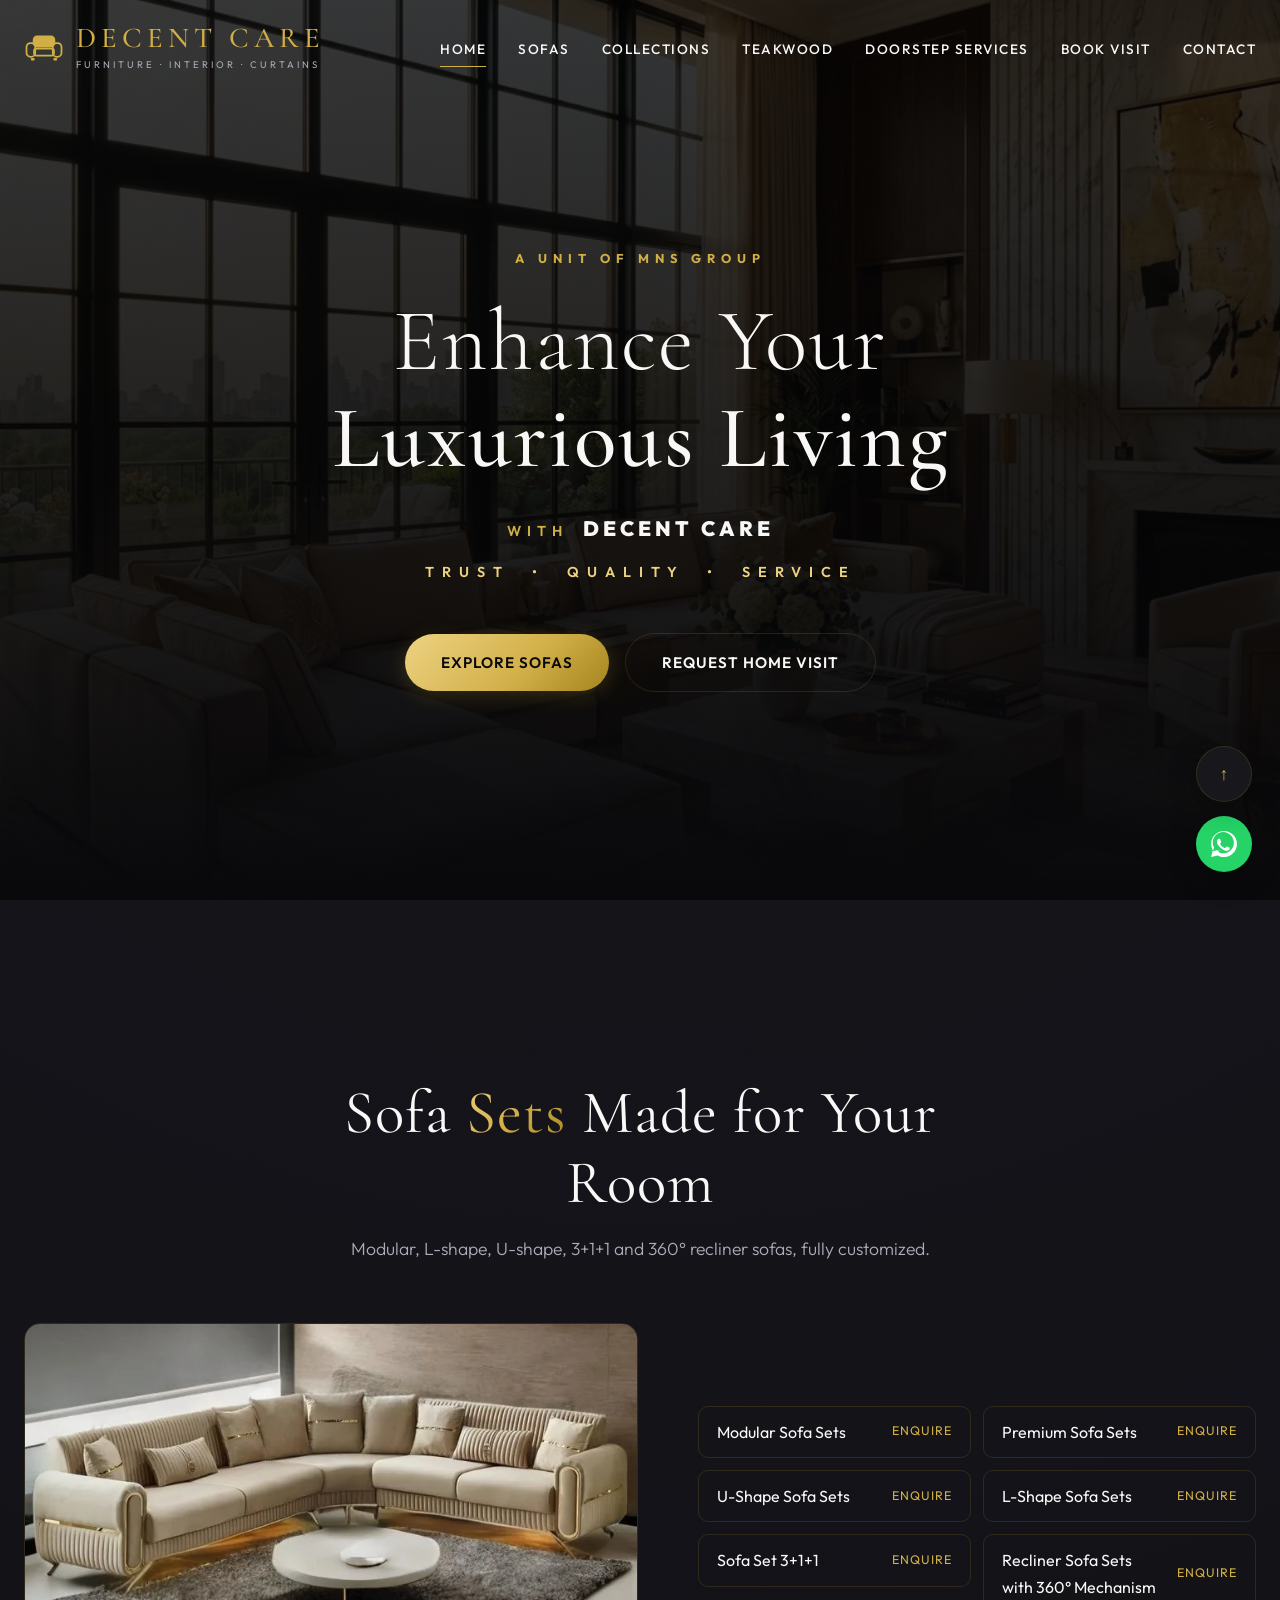
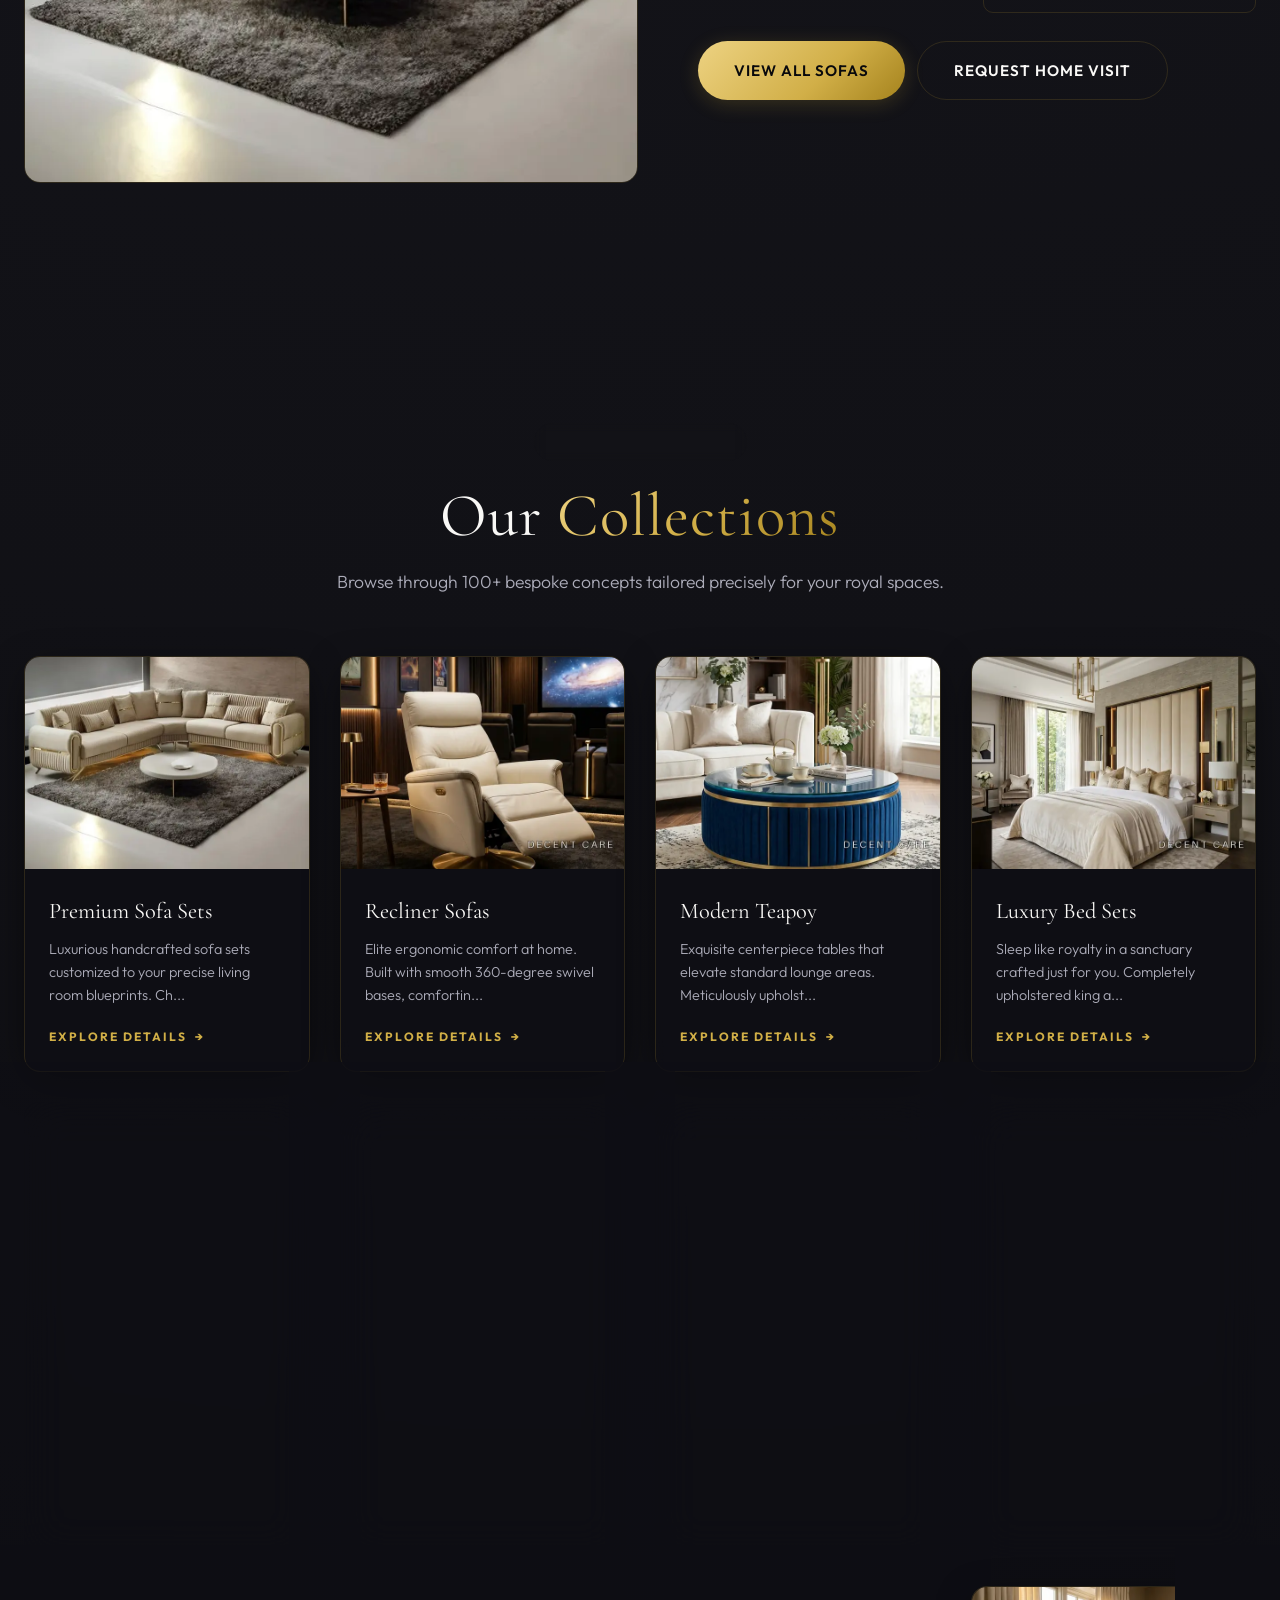
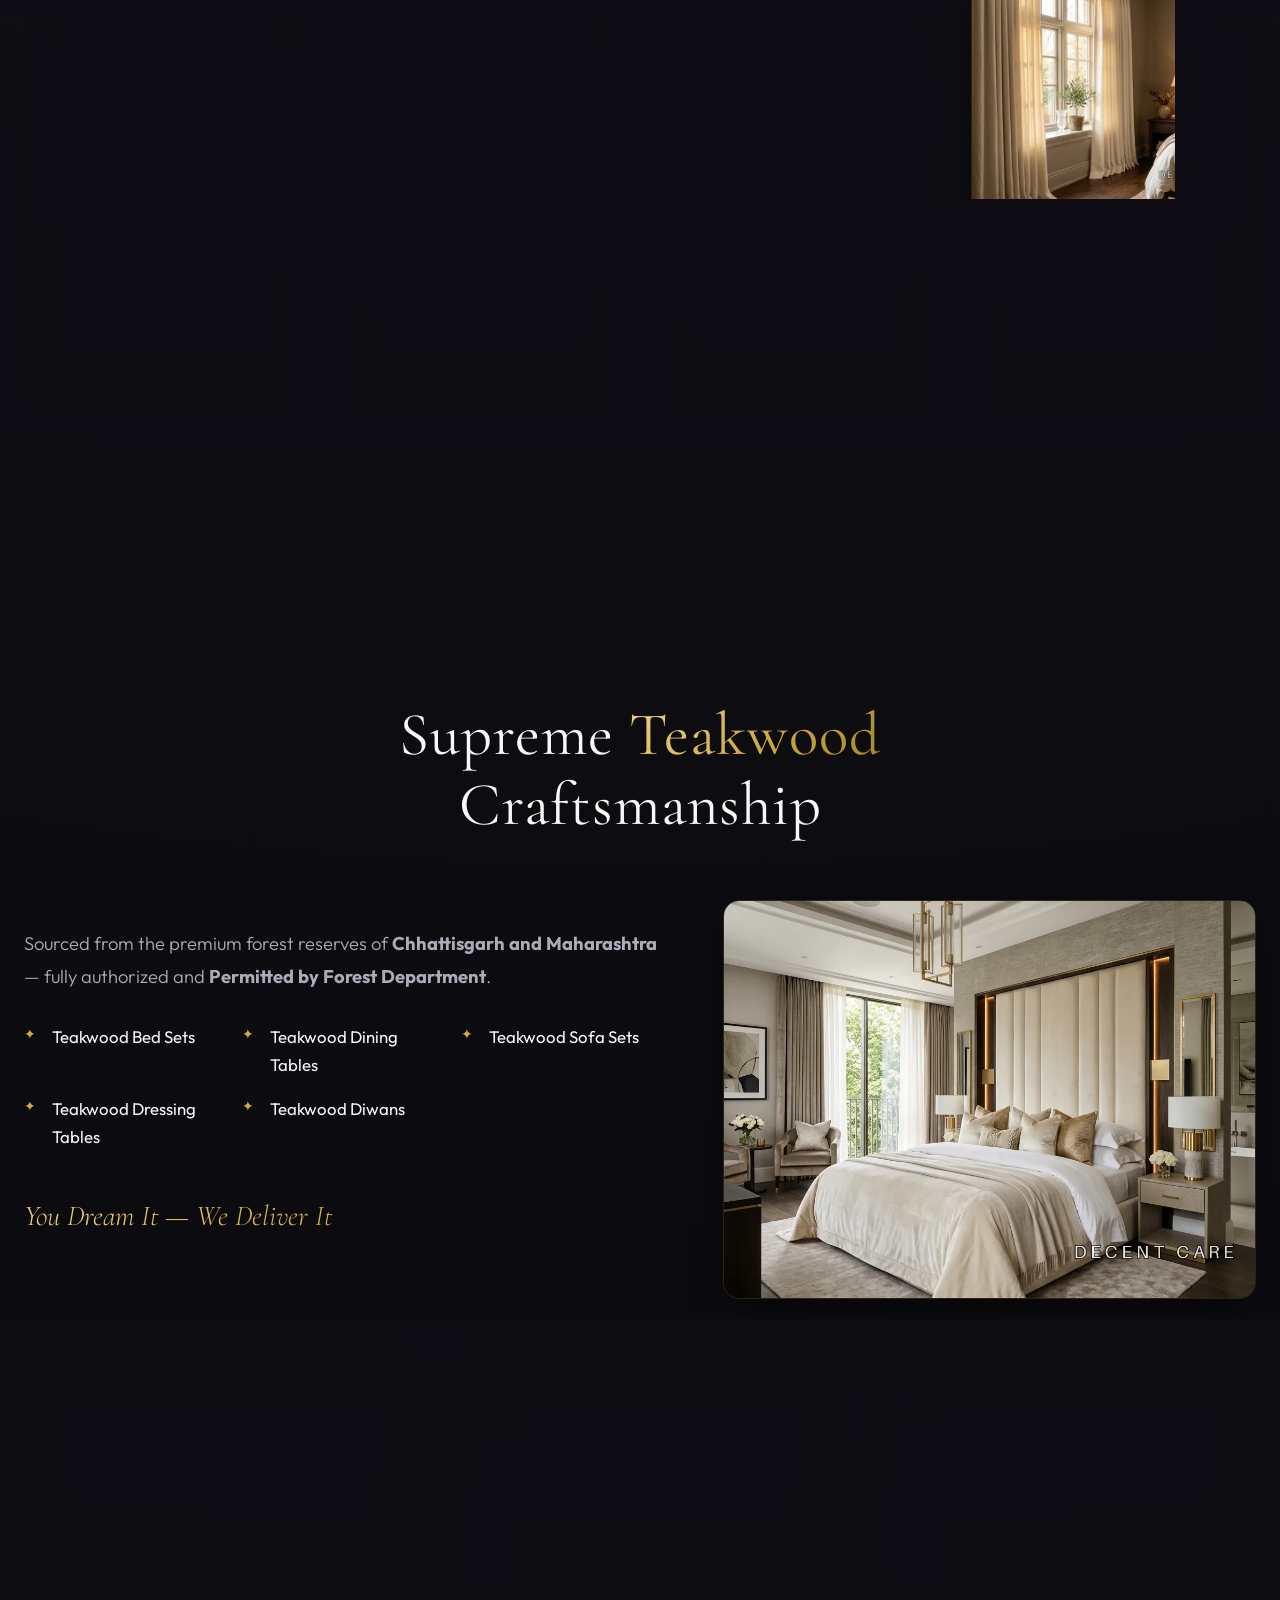
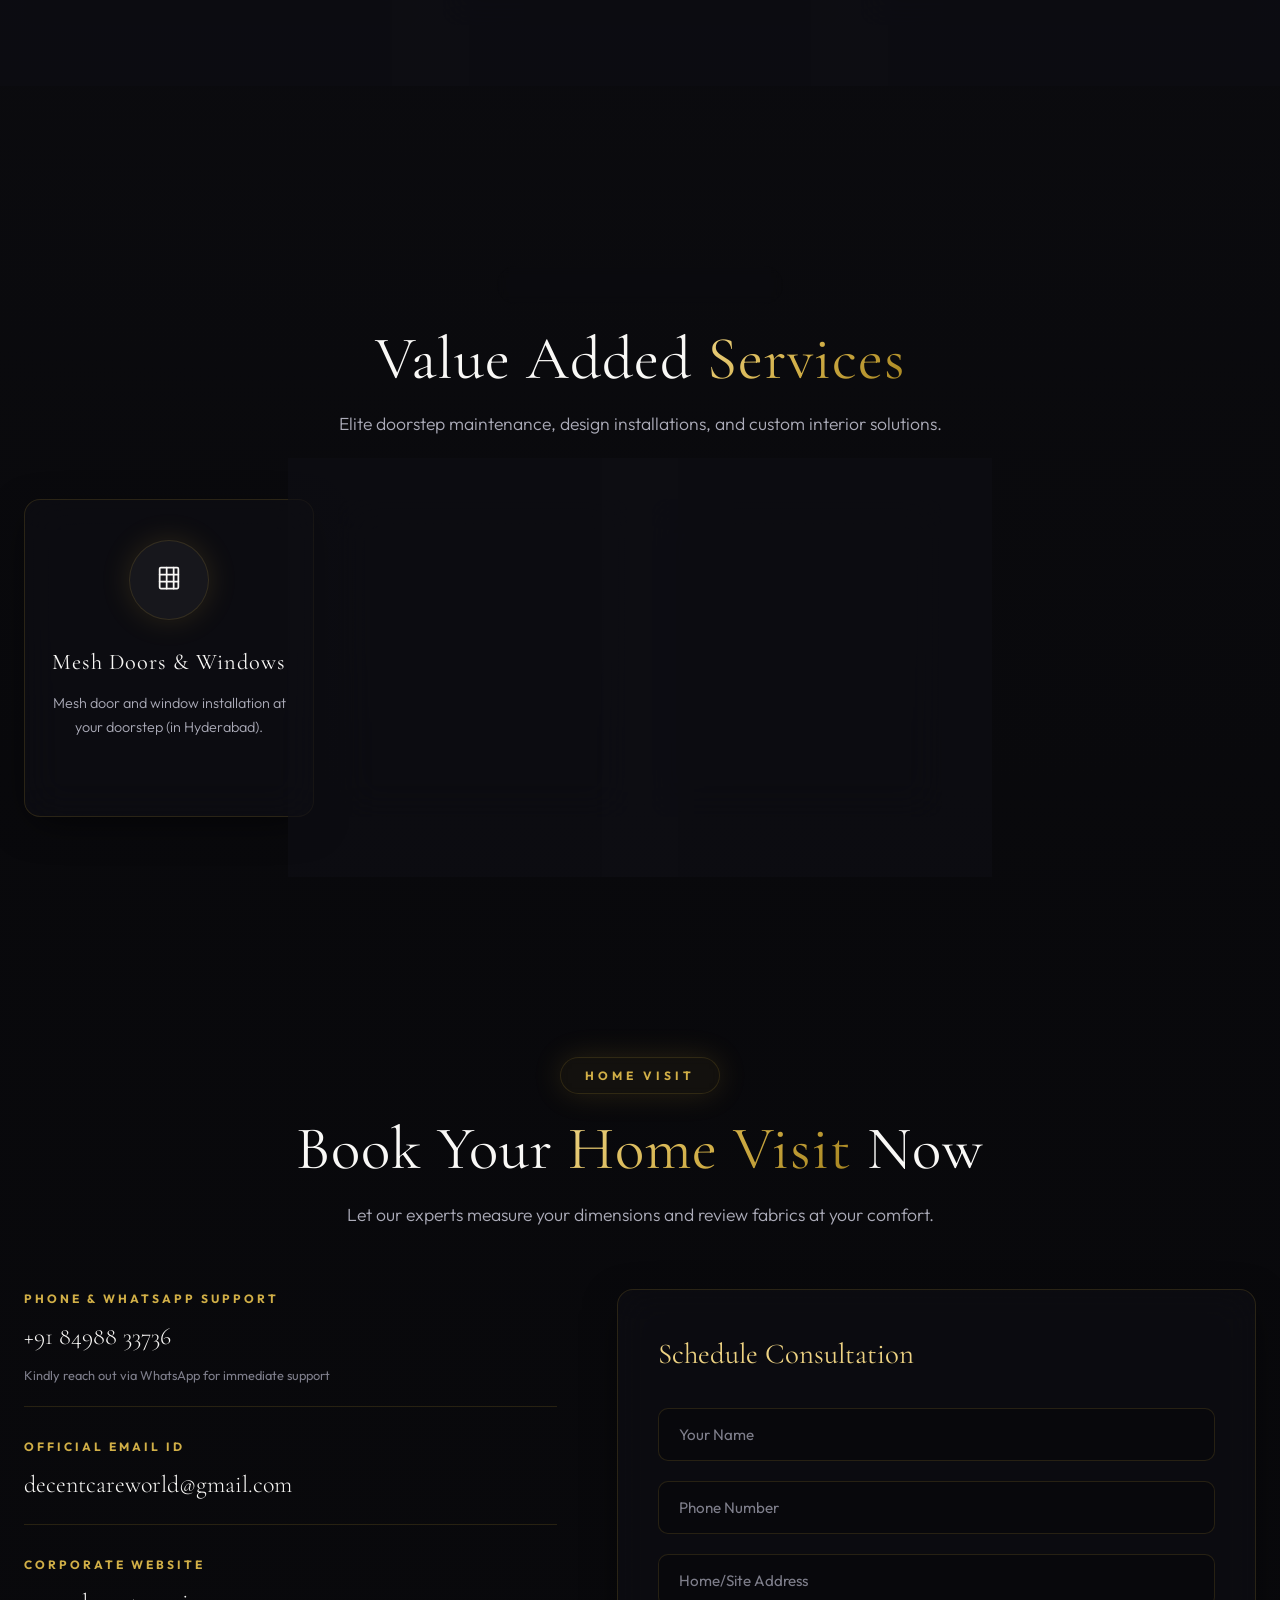
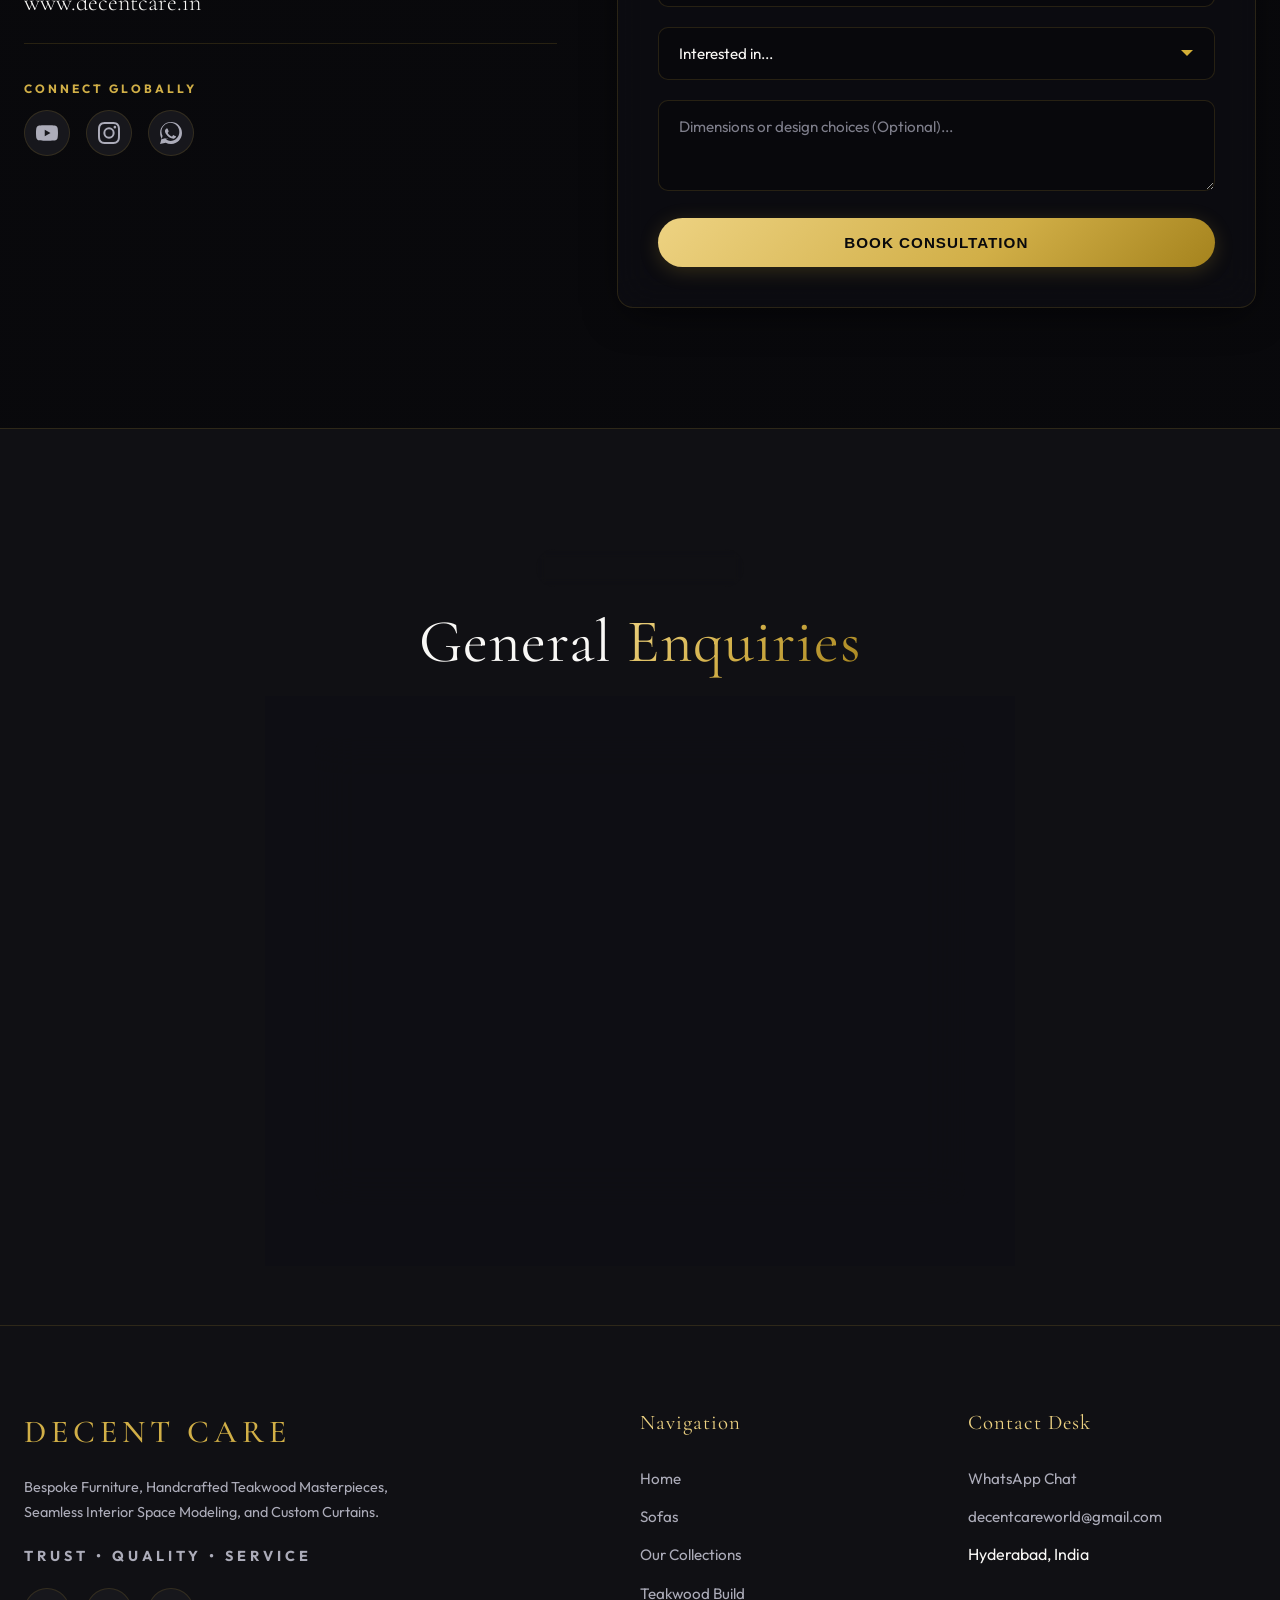
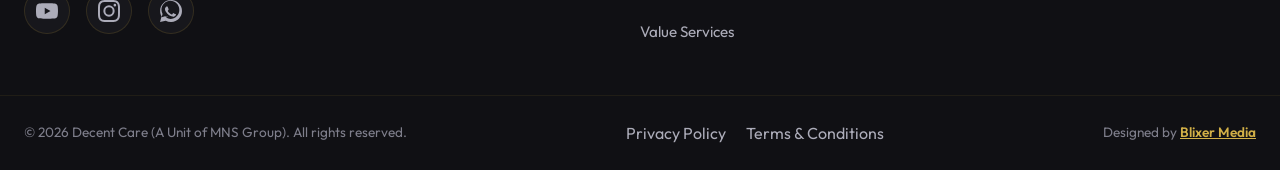
==== commit 595a7197: "Sofa logo and favicon, social icons, 2-column phone grid, faster cards - New vector sofa mark (site " ====
--- a/index.html
+++ b/index.html
@@ -25,7 +25,9 @@
   
   <!-- Theme Branding & Favicon -->
   <meta name="theme-color" content="#060608">
-  <link rel="icon" type="image/webp" href="images/logo/decent-care-favicon.webp">
+  <link rel="icon" type="image/svg+xml" href="images/logo/favicon.svg">
+  <link rel="icon" type="image/png" sizes="32x32" href="images/logo/favicon-32.png">
+  <link rel="apple-touch-icon" href="images/logo/apple-touch-icon.png">
   <link rel="canonical" href="https://www.decentcare.in">
 
   <!-- Preloads & Style Links -->
@@ -40,7 +42,7 @@
     "name": "Decent Care Furniture & Interior",
     "description": "Customized furniture and complete interior works in Hyderabad: sofa sets, beds, dining tables, dressing tables, office furniture, footwear and gas cylinder cabinets, and teakwood furniture.",
     "url": "https://www.decentcare.in",
-    "logo": "https://www.decentcare.in/images/logo/decent-care-logo.webp",
+    "logo": "https://www.decentcare.in/images/logo/decent-care-logo.png",
     "image": "https://www.decentcare.in/images/hero/hero-banner.webp",
     "telephone": "+918498833736",
     "email": "decentcareworld@gmail.com",
@@ -71,8 +73,11 @@
   <header class="header" id="header">
     <div class="container header-inner">
       <a href="#hero" class="logo" aria-label="Decent Care Home">
-        <span class="logo-title">DECENT CARE</span>
+        <img class="logo-mark" src="images/logo/decent-care-mark.svg" alt="" width="40" height="40">
+        <span class="logo-text">
+          <span class="logo-title">DECENT CARE</span>
         <span class="logo-sub">FURNITURE · INTERIOR · CURTAINS</span>
+        </span>
       </a>
       
       <button class="hamburger" id="hamburger" aria-label="Toggle Navigation Menu" aria-expanded="false" aria-controls="nav">
@@ -83,7 +88,6 @@
         <ul class="nav-list">
           <li><a href="#hero" class="nav-link active">Home</a></li>
           <li><a href="sofas.html" class="nav-link">Sofas</a></li>
-          <li><a href="#newly-launched" class="nav-link">New Releases</a></li>
           <li><a href="#collections" class="nav-link">Collections</a></li>
           <li><a href="#craftsmanship" class="nav-link">Teakwood</a></li>
           <li><a href="#services" class="nav-link">Doorstep Services</a></li>
@@ -150,21 +154,6 @@
       </div>
     </section>
 
-    <!-- 4. Dynamic Spotlight / Newly Launched Showcase -->
-    <section class="section newly-launched-sec" id="newly-launched">
-      <div class="container">
-        <div class="section-header reveal-text">
-          <span class="section-badge">Exclusive Release</span>
-          <h2 class="section-title">Newly <span class="gold">Launched</span></h2>
-          <p class="section-desc">Spotlighting our latest design concepts and premium custom arrivals.</p>
-        </div>
-        
-        <div class="collection-grid" id="newlyLaunchedGrid">
-          <!-- Dynamically populated via JS -->
-        </div>
-      </div>
-    </section>
-
     <!-- 5. Core Collection Catalog Grid -->
     <section class="section" id="collections">
       <div class="container">
@@ -198,7 +187,7 @@
           </div>
           
           <div class="teakwood-img-panel reveal-text">
-            <img src="images/beds/luxury-bed-set-01.webp" alt="Supreme quality teakwood handcrafted luxury furniture by Decent Care" loading="lazy">
+            <img src="images/beds/luxury-bed-set-01.webp" alt="Supreme quality teakwood handcrafted luxury furniture by Decent Care" loading="lazy" decoding="async">
           </div>
         </div>
 
@@ -275,9 +264,9 @@
             <div class="contact-info-footer">
               <span class="contact-label">Connect Globally</span>
               <div class="contact-socials">
-                <a href="https://youtube.com/@decentcarefurniture" class="social-circle" target="_blank" rel="noopener" aria-label="Visit Decent Care YouTube Channel">YT</a>
-                <a href="https://www.instagram.com/decentcarefurniture" class="social-circle" target="_blank" rel="noopener" aria-label="Visit Decent Care Instagram Page">IG</a>
-                <a href="https://wa.me/918498833736" class="social-circle" target="_blank" rel="noopener" aria-label="Open chat on WhatsApp">WA</a>
+                <a href="https://youtube.com/@decentcarefurniture" class="social-circle" target="_blank" rel="noopener" aria-label="Decent Care on YouTube"><svg viewBox="0 0 24 24" aria-hidden="true"><path d="M23.498 6.163a3.003 3.003 0 00-2.11-2.11C19.518 3.545 12 3.545 12 3.545s-7.518 0-9.388.508a3.003 3.003 0 00-2.11 2.11C0 8.033 0 12 0 12s0 3.967.502 5.837a3.003 3.003 0 002.11 2.11c1.87.508 9.388.508 9.388.508s7.518 0 9.388-.508a3.003 3.003 0 002.11-2.11C24 15.967 24 12 24 12s0-3.967-.502-5.837zM9.545 15.568V8.432L15.818 12l-6.273 3.568z"/></svg></a>
+                <a href="https://instagram.com/decentcarefurniture" class="social-circle" target="_blank" rel="noopener" aria-label="Decent Care on Instagram"><svg viewBox="0 0 24 24" aria-hidden="true"><path d="M12 2.163c3.204 0 3.584.012 4.85.07 3.252.148 4.771 1.691 4.919 4.919.058 1.265.069 1.645.069 4.849 0 3.205-.012 3.584-.069 4.849-.149 3.225-1.664 4.771-4.919 4.919-1.266.058-1.644.07-4.85.07-3.204 0-3.584-.012-4.849-.07-3.26-.149-4.771-1.699-4.919-4.92-.058-1.265-.07-1.644-.07-4.849 0-3.204.013-3.583.07-4.849.149-3.227 1.664-4.771 4.919-4.919 1.266-.057 1.645-.069 4.849-.069zM12 0C8.741 0 8.333.014 7.053.072 2.695.272.273 2.69.073 7.051.014 8.333 0 8.741 0 12c0 3.259.014 3.668.072 4.948.2 4.358 2.618 6.78 6.98 6.98 1.281.058 1.689.072 4.948.072 3.259 0 3.668-.014 4.948-.072 4.354-.2 6.782-2.618 6.979-6.98.059-1.28.073-1.689.073-4.948 0-3.259-.014-3.667-.072-4.947-.196-4.354-2.617-6.78-6.979-6.98C15.668.014 15.259 0 12 0zm0 5.838a6.162 6.162 0 100 12.324 6.162 6.162 0 000-12.324zM12 16a4 4 0 110-8 4 4 0 010 8zm6.406-11.845a1.44 1.44 0 100 2.881 1.44 1.44 0 000-2.881z"/></svg></a>
+                <a href="https://wa.me/918498833736" class="social-circle" target="_blank" rel="noopener" aria-label="Chat with Decent Care on WhatsApp"><svg viewBox="0 0 24 24" aria-hidden="true"><path d="M.057 24l1.687-6.163c-1.041-1.804-1.588-3.849-1.587-5.946C.06 5.348 5.397.01 12.008.01c3.202.001 6.212 1.246 8.477 3.513 2.266 2.268 3.507 5.28 3.505 8.484-.004 6.657-5.34 11.997-11.953 11.997-2.005-.001-3.973-.5-5.739-1.453L0 24zm6.59-4.846c1.6.95 3.188 1.449 4.625 1.451 5.403.002 9.803-4.394 9.806-9.8.001-2.605-1.012-5.054-2.852-6.895C16.388 2.07 13.937.89 11.39.89c-5.411 0-9.815 4.398-9.817 9.8-.001 1.568.419 3.09 1.217 4.474l-.993 3.624 3.702-.971c1.373.748 2.8.117 3.555-.263zm10.233-3.806c-.294-.147-1.738-.858-2.006-.955-.269-.098-.465-.147-.659.147-.195.295-.756.955-.927 1.151-.17.196-.341.219-.635.072-1.959-.979-3.07-1.879-4.043-3.554-.255-.44-.092-.676.055-.823.132-.132.294-.342.44-.512.146-.169.195-.291.293-.487.097-.195.048-.366-.024-.513-.073-.146-.659-1.586-.903-2.172-.238-.574-.479-.496-.659-.505-.17-.008-.366-.01-.561-.01-.195 0-.513.073-.78.366-.269.293-1.025 1.001-1.025 2.441 0 1.439 1.048 2.83 1.195 3.025.147.195 2.062 3.149 4.996 4.413.698.301 1.243.481 1.667.615.7.223 1.34.191 1.844.116.563-.083 1.739-.711 1.983-1.396.244-.684.244-1.27.171-1.396-.073-.122-.269-.195-.562-.342z"/></svg></a>
               </div>
             </div>
           </div>
@@ -367,16 +356,10 @@
         <div class="footer-logo">DECENT CARE</div>
         <p>Bespoke Furniture, Handcrafted Teakwood Masterpieces, Seamless Interior Space Modeling, and Custom Curtains.</p>
         <p class="footer-motto-line">Trust • Quality • Service</p>
-        <div class="footer-socials" style="margin-top: 20px; display: flex; gap: 16px;">
-          <a href="https://wa.me/918498833736" target="_blank" rel="noopener" aria-label="WhatsApp" style="color: var(--gold-primary); font-size: 1.5rem; transition: var(--transition-smooth);" onmouseover="this.style.color='var(--gold-light)'" onmouseout="this.style.color='var(--gold-primary)'">
-            <svg style="width: 24px; height: 24px; fill: currentColor;" viewBox="0 0 24 24"><path d="M.057 24l1.687-6.163c-1.041-1.804-1.588-3.849-1.587-5.946C.06 5.348 5.397.01 12.008.01c3.202.001 6.212 1.246 8.477 3.513 2.266 2.268 3.507 5.28 3.505 8.484-.004 6.657-5.34 11.997-11.953 11.997-2.005-.001-3.973-.5-5.739-1.453L0 24zm6.59-4.846c1.6.95 3.188 1.449 4.625 1.451 5.403.002 9.803-4.394 9.806-9.8.001-2.605-1.012-5.054-2.852-6.895C16.388 2.07 13.937.89 11.39.89c-5.411 0-9.815 4.398-9.817 9.8-.001 1.568.419 3.09 1.217 4.474l-.993 3.624 3.702-.971c1.373.748 2.8.117 3.555-.263zm10.233-3.806c-.294-.147-1.738-.858-2.006-.955-.269-.098-.465-.147-.659.147-.195.295-.756.955-.927 1.151-.17.196-.341.219-.635.072-1.959-.979-3.07-1.879-4.043-3.554-.255-.44-.092-.676.055-.823.132-.132.294-.342.44-.512.146-.169.195-.291.293-.487.097-.195.048-.366-.024-.513-.073-.146-.659-1.586-.903-2.172-.238-.574-.479-.496-.659-.505-.17-.008-.366-.01-.561-.01-.195 0-.513.073-.78.366-.269.293-1.025 1.001-1.025 2.441 0 1.439 1.048 2.83 1.195 3.025.147.195 2.062 3.149 4.996 4.413.698.301 1.243.481 1.667.615.7.223 1.34.191 1.844.116.563-.083 1.739-.711 1.983-1.396.244-.684.244-1.27.171-1.396-.073-.122-.269-.195-.562-.342z"/></svg>
-          </a>
-          <a href="https://instagram.com/decentcarefurniture" target="_blank" rel="noopener" aria-label="Instagram" style="color: var(--gold-primary); font-size: 1.5rem; transition: var(--transition-smooth);" onmouseover="this.style.color='var(--gold-light)'" onmouseout="this.style.color='var(--gold-primary)'">
-            <svg style="width: 24px; height: 24px; fill: currentColor;" viewBox="0 0 24 24"><path d="M12 2.163c3.204 0 3.584.012 4.85.07 3.252.148 4.771 1.691 4.919 4.919.058 1.265.069 1.645.069 4.849 0 3.205-.012 3.584-.069 4.849-.149 3.225-1.664 4.771-4.919 4.919-1.266.058-1.644.07-4.85.07-3.204 0-3.584-.012-4.849-.07-3.26-.149-4.771-1.699-4.919-4.92-.058-1.265-.07-1.644-.07-4.849 0-3.204.013-3.583.07-4.849.149-3.227 1.664-4.771 4.919-4.919 1.266-.057 1.645-.069 4.849-.069zM12 0C8.741 0 8.333.014 7.053.072 2.695.272.273 2.69.073 7.051.014 8.333 0 8.741 0 12c0 3.259.014 3.668.072 4.948.2 4.358 2.618 6.78 6.98 6.98 1.281.058 1.689.072 4.948.072 3.259 0 3.668-.014 4.948-.072 4.354-.2 6.782-2.618 6.979-6.98.059-1.28.073-1.689.073-4.948 0-3.259-.014-3.667-.072-4.947-.196-4.354-2.617-6.78-6.979-6.98C15.668.014 15.259 0 12 0zm0 5.838a6.162 6.162 0 100 12.324 6.162 6.162 0 000-12.324zM12 16a4 4 0 110-8 4 4 0 010 8zm6.406-11.845a1.44 1.44 0 100 2.881 1.44 1.44 0 000-2.881z"/></svg>
-          </a>
-          <a href="https://youtube.com/@decentcarefurniture" target="_blank" rel="noopener" aria-label="YouTube" style="color: var(--gold-primary); font-size: 1.5rem; transition: var(--transition-smooth);" onmouseover="this.style.color='var(--gold-light)'" onmouseout="this.style.color='var(--gold-primary)'">
-            <svg style="width: 24px; height: 24px; fill: currentColor;" viewBox="0 0 24 24"><path d="M23.498 6.163a3.003 3.003 0 00-2.11-2.11C19.518 3.545 12 3.545 12 3.545s-7.518 0-9.388.508a3.003 3.003 0 00-2.11 2.11C0 8.033 0 12 0 12s0 3.967.502 5.837a3.003 3.003 0 002.11 2.11c1.87.508 9.388.508 9.388.508s7.518 0 9.388-.508a3.003 3.003 0 002.11-2.11C24 15.967 24 12 24 12s0-3.967-.502-5.837zM9.545 15.568V8.432L15.818 12l-6.273 3.568z"/></svg>
-          </a>
+        <div class="footer-socials contact-socials">
+          <a href="https://youtube.com/@decentcarefurniture" class="social-circle" target="_blank" rel="noopener" aria-label="Decent Care on YouTube"><svg viewBox="0 0 24 24" aria-hidden="true"><path d="M23.498 6.163a3.003 3.003 0 00-2.11-2.11C19.518 3.545 12 3.545 12 3.545s-7.518 0-9.388.508a3.003 3.003 0 00-2.11 2.11C0 8.033 0 12 0 12s0 3.967.502 5.837a3.003 3.003 0 002.11 2.11c1.87.508 9.388.508 9.388.508s7.518 0 9.388-.508a3.003 3.003 0 002.11-2.11C24 15.967 24 12 24 12s0-3.967-.502-5.837zM9.545 15.568V8.432L15.818 12l-6.273 3.568z"/></svg></a>
+          <a href="https://instagram.com/decentcarefurniture" class="social-circle" target="_blank" rel="noopener" aria-label="Decent Care on Instagram"><svg viewBox="0 0 24 24" aria-hidden="true"><path d="M12 2.163c3.204 0 3.584.012 4.85.07 3.252.148 4.771 1.691 4.919 4.919.058 1.265.069 1.645.069 4.849 0 3.205-.012 3.584-.069 4.849-.149 3.225-1.664 4.771-4.919 4.919-1.266.058-1.644.07-4.85.07-3.204 0-3.584-.012-4.849-.07-3.26-.149-4.771-1.699-4.919-4.92-.058-1.265-.07-1.644-.07-4.849 0-3.204.013-3.583.07-4.849.149-3.227 1.664-4.771 4.919-4.919 1.266-.057 1.645-.069 4.849-.069zM12 0C8.741 0 8.333.014 7.053.072 2.695.272.273 2.69.073 7.051.014 8.333 0 8.741 0 12c0 3.259.014 3.668.072 4.948.2 4.358 2.618 6.78 6.98 6.98 1.281.058 1.689.072 4.948.072 3.259 0 3.668-.014 4.948-.072 4.354-.2 6.782-2.618 6.979-6.98.059-1.28.073-1.689.073-4.948 0-3.259-.014-3.667-.072-4.947-.196-4.354-2.617-6.78-6.979-6.98C15.668.014 15.259 0 12 0zm0 5.838a6.162 6.162 0 100 12.324 6.162 6.162 0 000-12.324zM12 16a4 4 0 110-8 4 4 0 010 8zm6.406-11.845a1.44 1.44 0 100 2.881 1.44 1.44 0 000-2.881z"/></svg></a>
+          <a href="https://wa.me/918498833736" class="social-circle" target="_blank" rel="noopener" aria-label="Chat with Decent Care on WhatsApp"><svg viewBox="0 0 24 24" aria-hidden="true"><path d="M.057 24l1.687-6.163c-1.041-1.804-1.588-3.849-1.587-5.946C.06 5.348 5.397.01 12.008.01c3.202.001 6.212 1.246 8.477 3.513 2.266 2.268 3.507 5.28 3.505 8.484-.004 6.657-5.34 11.997-11.953 11.997-2.005-.001-3.973-.5-5.739-1.453L0 24zm6.59-4.846c1.6.95 3.188 1.449 4.625 1.451 5.403.002 9.803-4.394 9.806-9.8.001-2.605-1.012-5.054-2.852-6.895C16.388 2.07 13.937.89 11.39.89c-5.411 0-9.815 4.398-9.817 9.8-.001 1.568.419 3.09 1.217 4.474l-.993 3.624 3.702-.971c1.373.748 2.8.117 3.555-.263zm10.233-3.806c-.294-.147-1.738-.858-2.006-.955-.269-.098-.465-.147-.659.147-.195.295-.756.955-.927 1.151-.17.196-.341.219-.635.072-1.959-.979-3.07-1.879-4.043-3.554-.255-.44-.092-.676.055-.823.132-.132.294-.342.44-.512.146-.169.195-.291.293-.487.097-.195.048-.366-.024-.513-.073-.146-.659-1.586-.903-2.172-.238-.574-.479-.496-.659-.505-.17-.008-.366-.01-.561-.01-.195 0-.513.073-.78.366-.269.293-1.025 1.001-1.025 2.441 0 1.439 1.048 2.83 1.195 3.025.147.195 2.062 3.149 4.996 4.413.698.301 1.243.481 1.667.615.7.223 1.34.191 1.844.116.563-.083 1.739-.711 1.983-1.396.244-.684.244-1.27.171-1.396-.073-.122-.269-.195-.562-.342z"/></svg></a>
         </div>
       </div>
       
@@ -385,7 +368,6 @@
         <ul>
           <li><a href="#hero">Home</a></li>
           <li><a href="sofas.html">Sofas</a></li>
-          <li><a href="#newly-launched">New Releases</a></li>
           <li><a href="#collections">Our Collections</a></li>
           <li><a href="#craftsmanship">Teakwood Build</a></li>
           <li><a href="#services">Value Services</a></li>
--- a/css/style.css
+++ b/css/style.css
@@ -330,8 +330,20 @@
 
 .logo {
   display: flex;
+  align-items: center;
+  gap: 12px;
+  z-index: 1002;
+}
+
+.logo-mark {
+  width: 40px;
+  height: 40px;
+  flex-shrink: 0;
+}
+
+.logo-text {
+  display: flex;
   flex-direction: column;
-  z-index: 1002;
 }
 
 .logo-title {
@@ -606,7 +618,7 @@
 }
 
 .card-img.img-missing::after {
-  content: '📷 Image Showcase';
+  content: 'Photo coming soon';
   color: var(--text-muted);
   font-size: 0.95rem;
   letter-spacing: 1px;
@@ -941,8 +953,8 @@
 }
 
 .social-circle {
-  width: 50px;
-  height: 50px;
+  width: 46px;
+  height: 46px;
   border-radius: 50%;
   border: 1px solid var(--border-light);
   background: var(--bg-dark-panel);
@@ -960,6 +972,16 @@
   color: var(--gold-light);
   transform: scale(1.1);
   box-shadow: var(--shadow-gold-glow);
+}
+
+.social-circle svg {
+  width: 22px;
+  height: 22px;
+  fill: currentColor;
+}
+
+.footer-socials {
+  margin-top: 20px;
 }
 
 /* Luxury Interactive Forms */
@@ -1542,3 +1564,28 @@
 @media (min-width: 992px) {
   .sofa-studio-grid { grid-template-columns: 1.1fr 1fr; gap: 60px; }
 }
+
+/* ==========================================
+   PHONE LAYOUT: two products per row
+   ========================================== */
+@media (max-width: 639px) {
+  .logo { gap: 9px; }
+  .logo-mark { width: 32px; height: 32px; }
+  .logo-title { font-size: 1.35rem; letter-spacing: 3px; }
+  .logo-sub { font-size: 0.5rem; letter-spacing: 1.6px; }
+
+  .collection-grid {
+    grid-template-columns: repeat(2, 1fr);
+    gap: 12px;
+  }
+  .collection-card .card-body { padding: 12px 12px 14px; }
+  .collection-card .card-body h3 { font-size: 1.05rem; line-height: 1.25; }
+  .collection-card .card-body p,
+  .collection-card .card-tag { display: none; }
+  .collection-card .card-header-line { margin-bottom: 10px; }
+  .collection-card .card-btn { font-size: 0.65rem; letter-spacing: 1px; gap: 6px; }
+
+  .sofa-types { grid-template-columns: repeat(2, 1fr); gap: 10px; }
+  .sofa-type { padding: 10px 12px; font-size: 0.9rem; line-height: 1.3; min-height: 56px; }
+  .sofa-type span:last-child { display: none; }
+}
--- a/css/style.css
+++ b/css/style.css
@@ -330,8 +330,20 @@
 
 .logo {
   display: flex;
+  align-items: center;
+  gap: 12px;
+  z-index: 1002;
+}
+
+.logo-mark {
+  width: 40px;
+  height: 40px;
+  flex-shrink: 0;
+}
+
+.logo-text {
+  display: flex;
   flex-direction: column;
-  z-index: 1002;
 }
 
 .logo-title {
@@ -606,7 +618,7 @@
 }
 
 .card-img.img-missing::after {
-  content: '📷 Image Showcase';
+  content: 'Photo coming soon';
   color: var(--text-muted);
   font-size: 0.95rem;
   letter-spacing: 1px;
@@ -941,8 +953,8 @@
 }
 
 .social-circle {
-  width: 50px;
-  height: 50px;
+  width: 46px;
+  height: 46px;
   border-radius: 50%;
   border: 1px solid var(--border-light);
   background: var(--bg-dark-panel);
@@ -960,6 +972,16 @@
   color: var(--gold-light);
   transform: scale(1.1);
   box-shadow: var(--shadow-gold-glow);
+}
+
+.social-circle svg {
+  width: 22px;
+  height: 22px;
+  fill: currentColor;
+}
+
+.footer-socials {
+  margin-top: 20px;
 }
 
 /* Luxury Interactive Forms */
@@ -1542,3 +1564,28 @@
 @media (min-width: 992px) {
   .sofa-studio-grid { grid-template-columns: 1.1fr 1fr; gap: 60px; }
 }
+
+/* ==========================================
+   PHONE LAYOUT: two products per row
+   ========================================== */
+@media (max-width: 639px) {
+  .logo { gap: 9px; }
+  .logo-mark { width: 32px; height: 32px; }
+  .logo-title { font-size: 1.35rem; letter-spacing: 3px; }
+  .logo-sub { font-size: 0.5rem; letter-spacing: 1.6px; }
+
+  .collection-grid {
+    grid-template-columns: repeat(2, 1fr);
+    gap: 12px;
+  }
+  .collection-card .card-body { padding: 12px 12px 14px; }
+  .collection-card .card-body h3 { font-size: 1.05rem; line-height: 1.25; }
+  .collection-card .card-body p,
+  .collection-card .card-tag { display: none; }
+  .collection-card .card-header-line { margin-bottom: 10px; }
+  .collection-card .card-btn { font-size: 0.65rem; letter-spacing: 1px; gap: 6px; }
+
+  .sofa-types { grid-template-columns: repeat(2, 1fr); gap: 10px; }
+  .sofa-type { padding: 10px 12px; font-size: 0.9rem; line-height: 1.3; min-height: 56px; }
+  .sofa-type span:last-child { display: none; }
+}
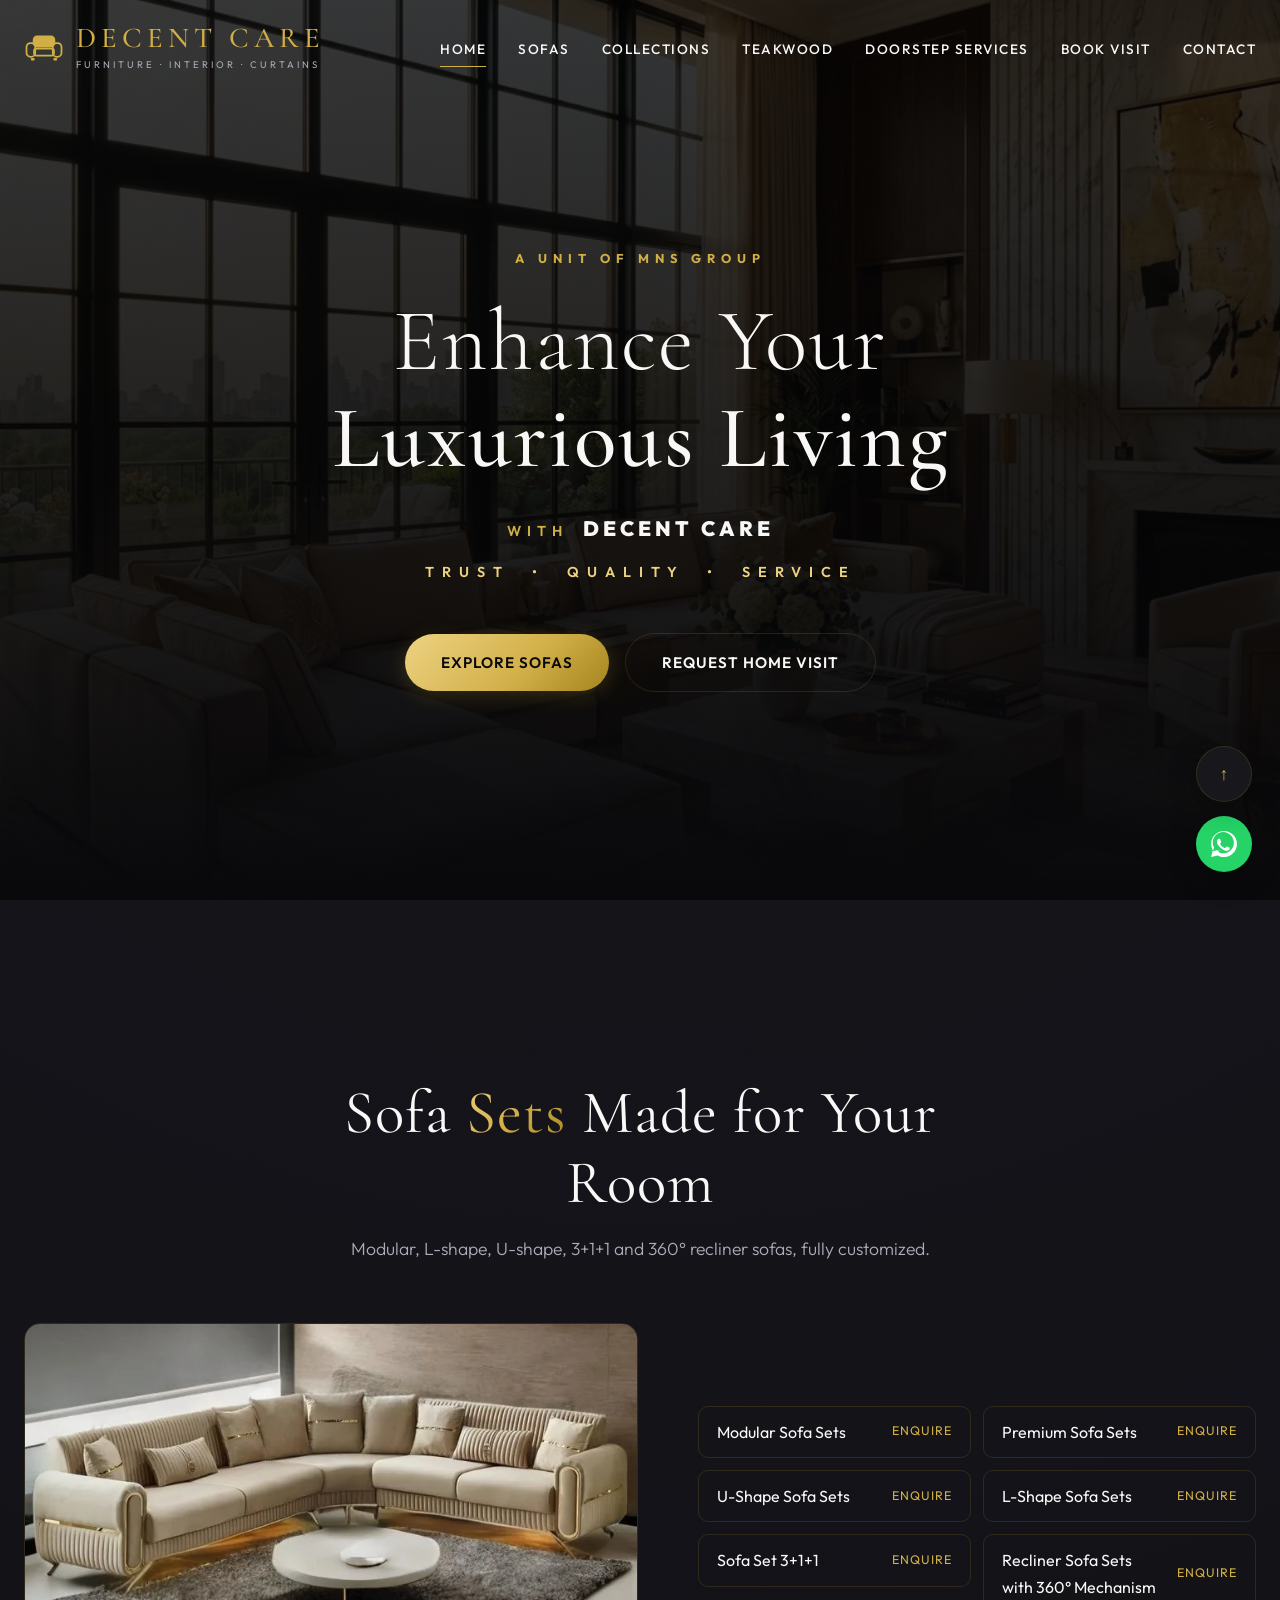
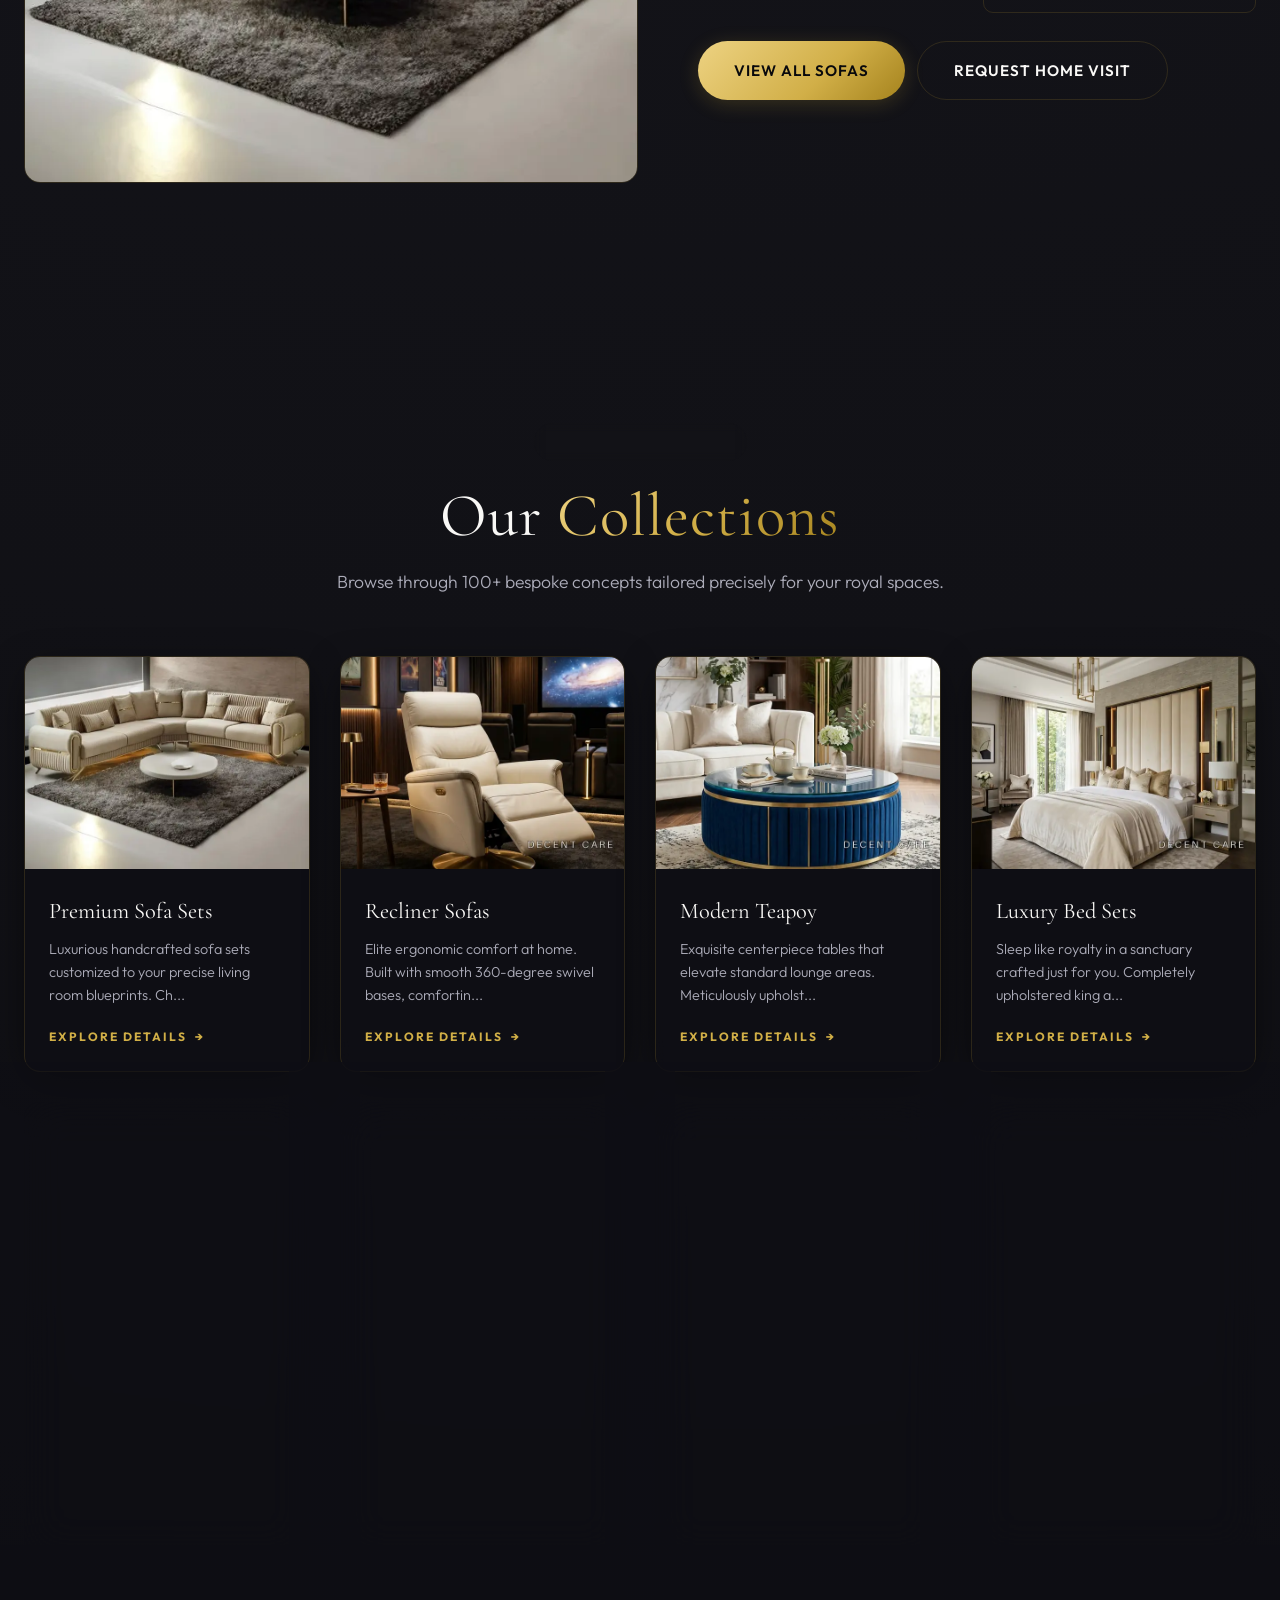
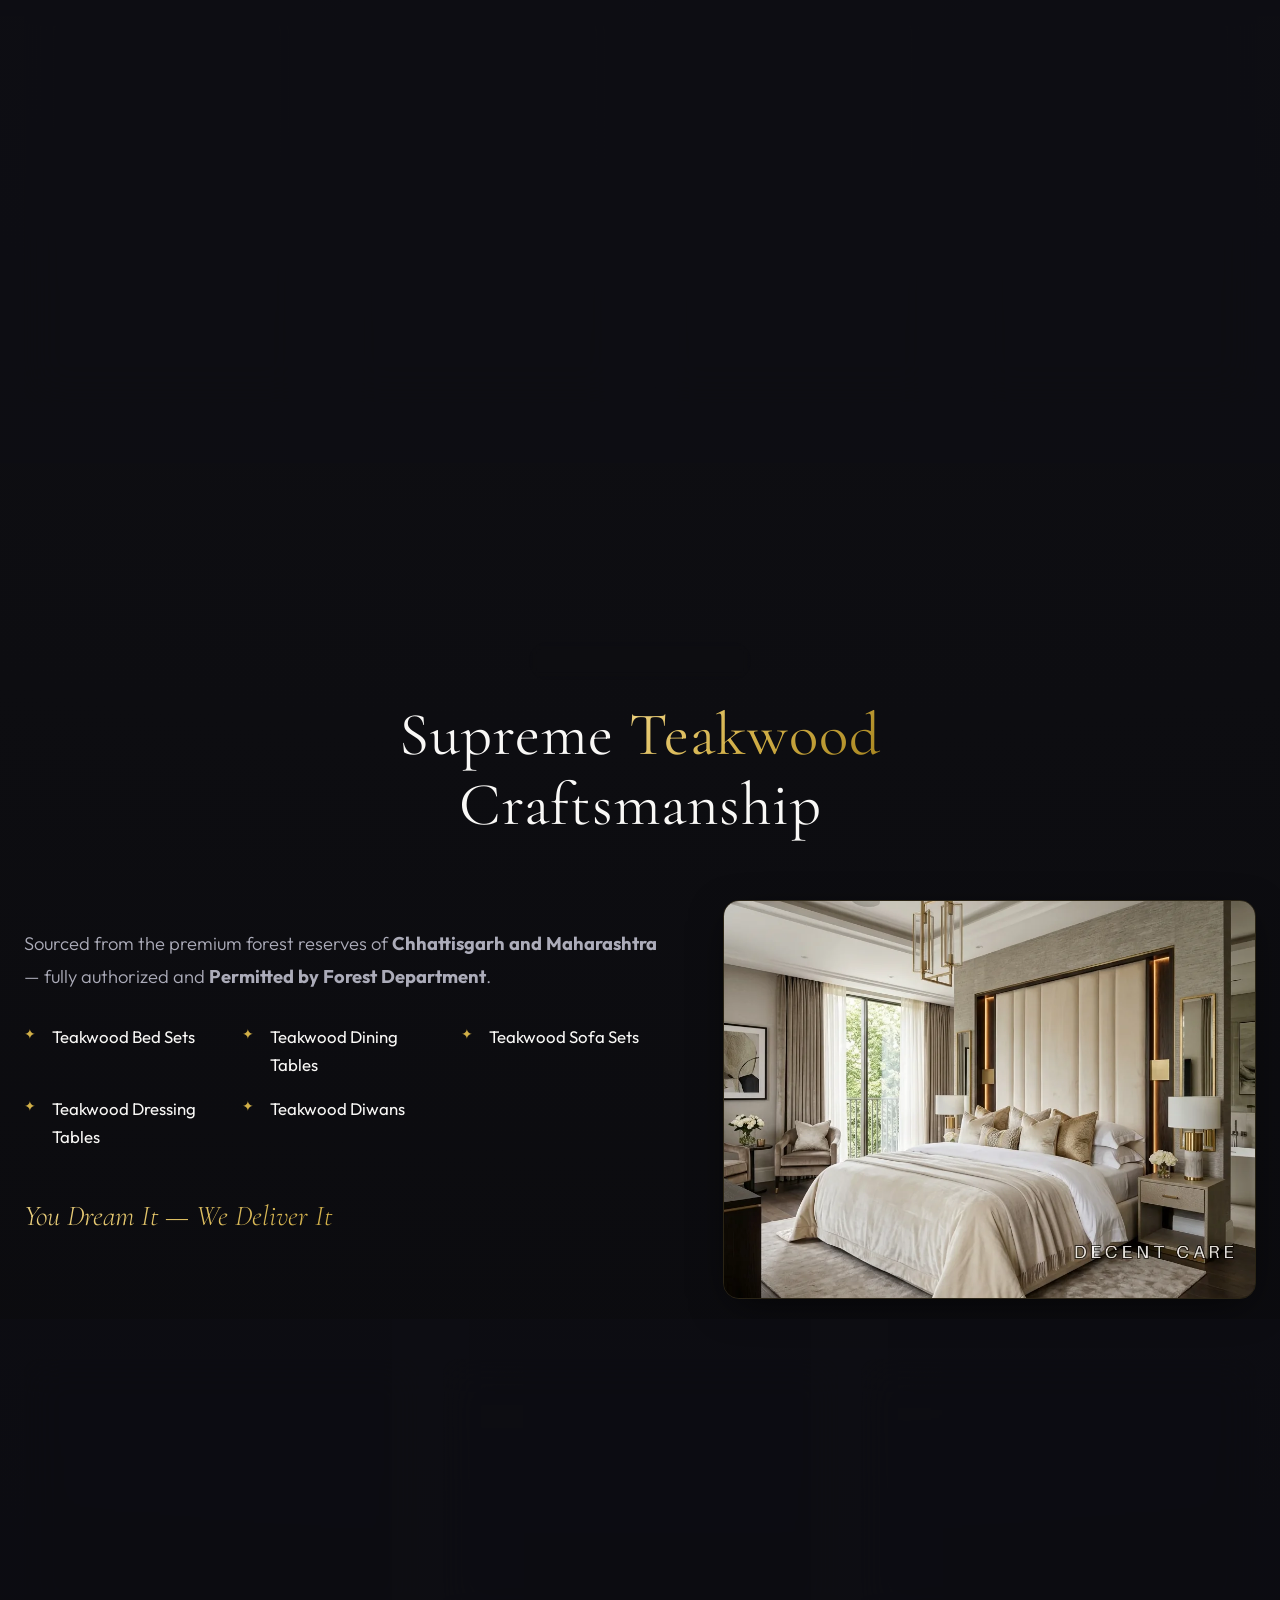
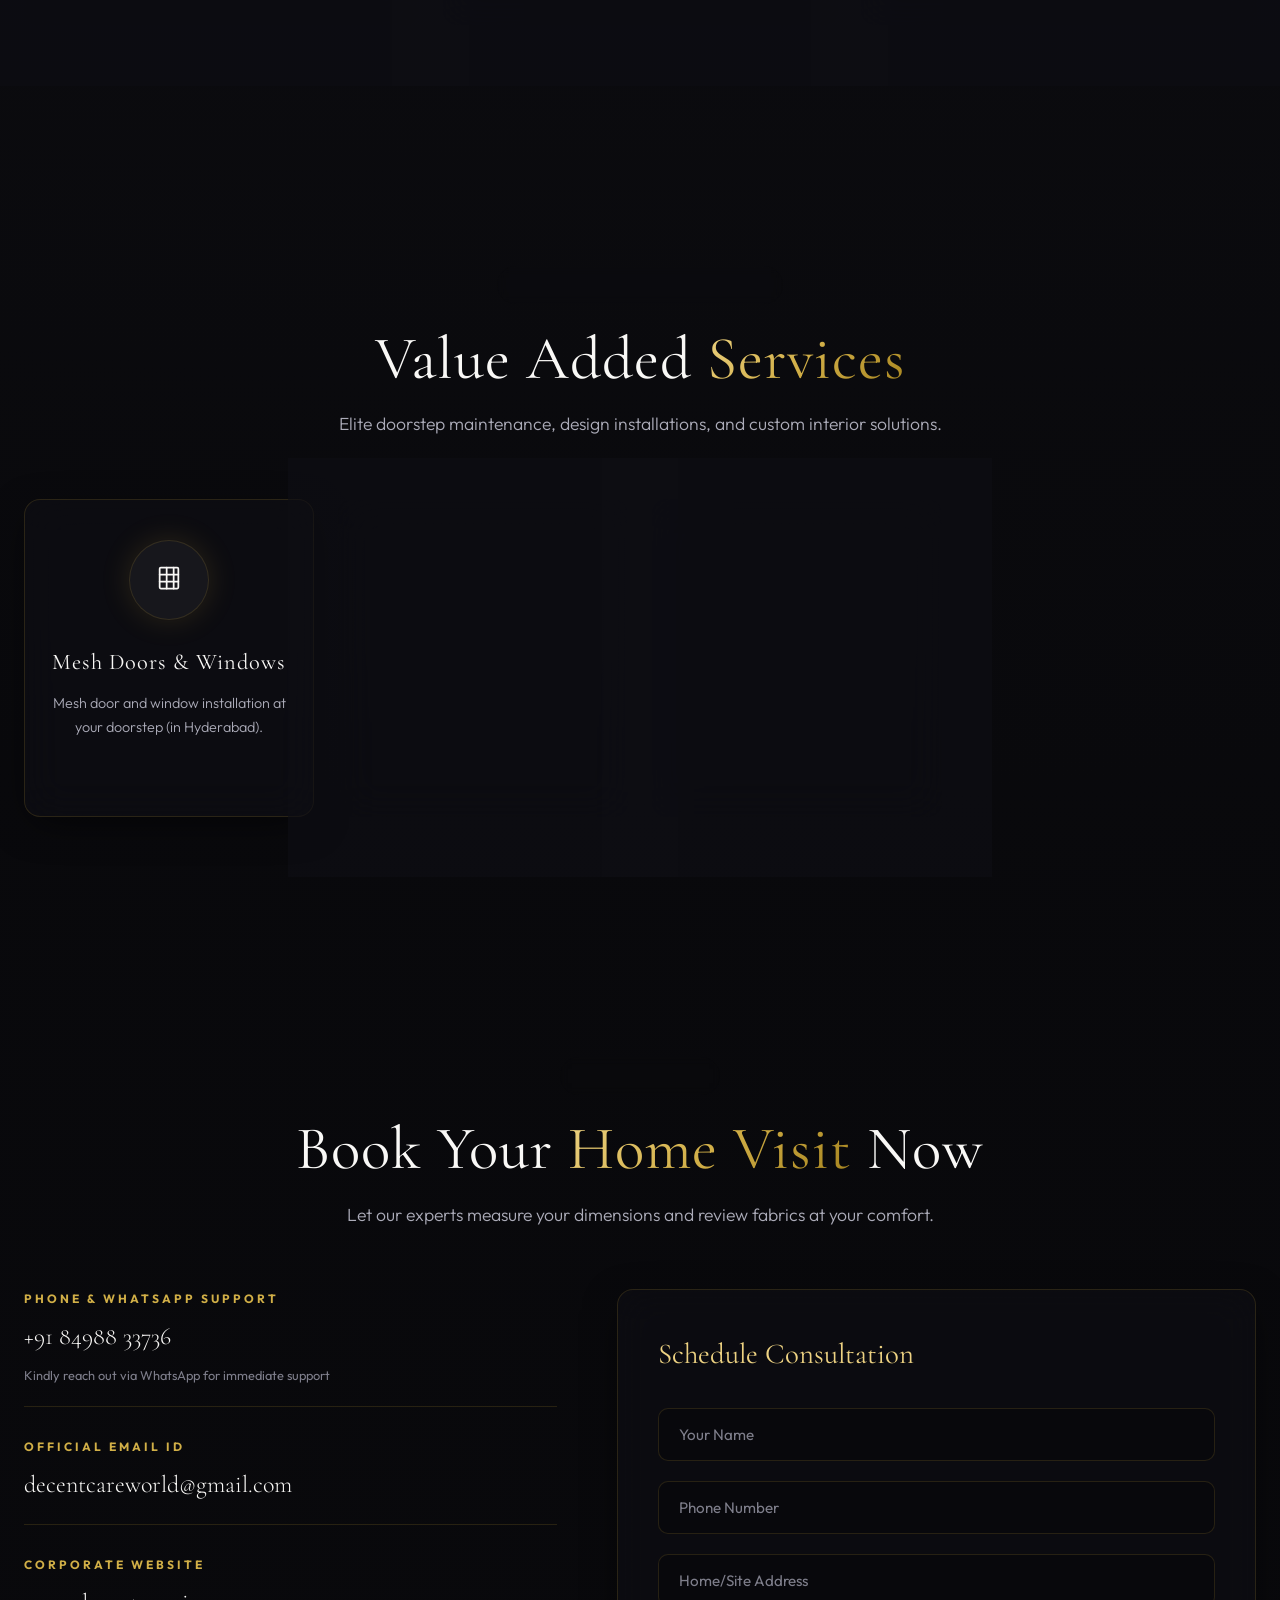
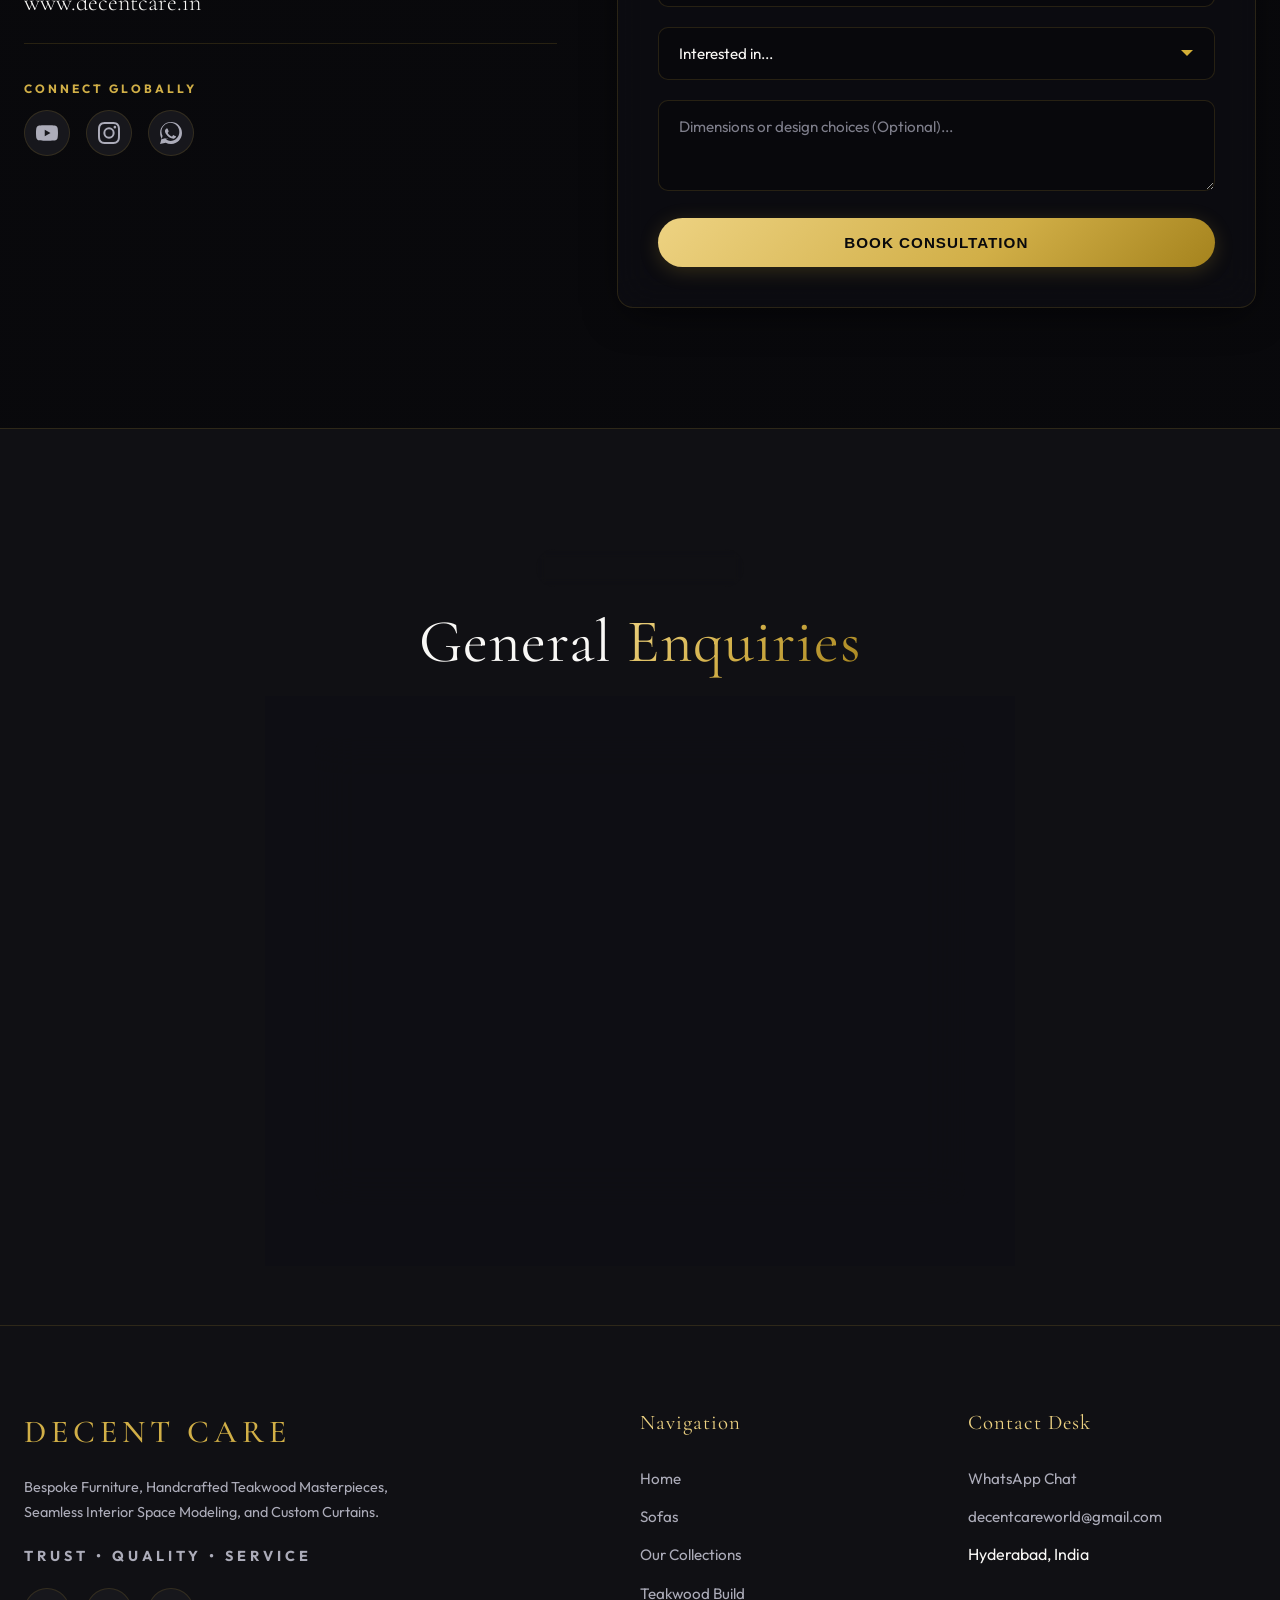
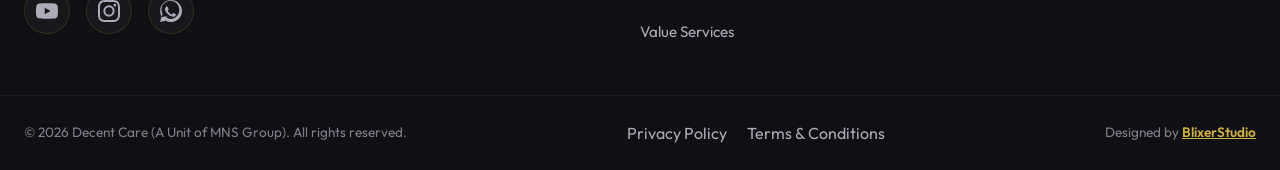
==== commit 19fb745f: "Update footer credit to BlixerStudio with per-page WhatsApp message Co-Authored-By: Claude Opus 5.5 " ====
--- a/index.html
+++ b/index.html
@@ -391,7 +391,7 @@
           <a href="privacy-policy.html" style="color: var(--text-secondary); transition: var(--transition-smooth);" onmouseover="this.style.color='var(--gold-primary)'" onmouseout="this.style.color='var(--text-secondary)'">Privacy Policy</a>
           <a href="terms.html" style="color: var(--text-secondary); transition: var(--transition-smooth);" onmouseover="this.style.color='var(--gold-primary)'" onmouseout="this.style.color='var(--text-secondary)'">Terms & Conditions</a>
         </div>
-        <p>Designed by <a href="https://wa.me/916302092709?text=Hey%20Blixer%20Media!%20I%20came%20from%20DecentCare%27s%20website%20and%20I%20need%20a%20website%20too." target="_blank" rel="noopener" style="color: var(--gold-primary); font-weight: 600; text-decoration: underline; transition: var(--transition-smooth);" onmouseover="this.style.color='var(--gold-light)'" onmouseout="this.style.color='var(--gold-primary)'">Blixer Media</a></p>
+        <p>Designed by <a href="https://wa.me/916302092709?text=Hi%20BlixerStudio%21%20%F0%9F%91%8B%20I%20came%20from%20this%20website%20page%3A%20https%3A%2F%2Fwww.decentcare.in%20and%20I%20loved%20the%20design.%20Can%20we%20catch%20up%20about%20a%20website%20for%20my%20business%3F" target="_blank" rel="noopener" style="color: var(--gold-primary); font-weight: 600; text-decoration: underline; transition: var(--transition-smooth);" onmouseover="this.style.color='var(--gold-light)'" onmouseout="this.style.color='var(--gold-primary)'">BlixerStudio</a></p>
       </div>
     </div>
   </footer>
